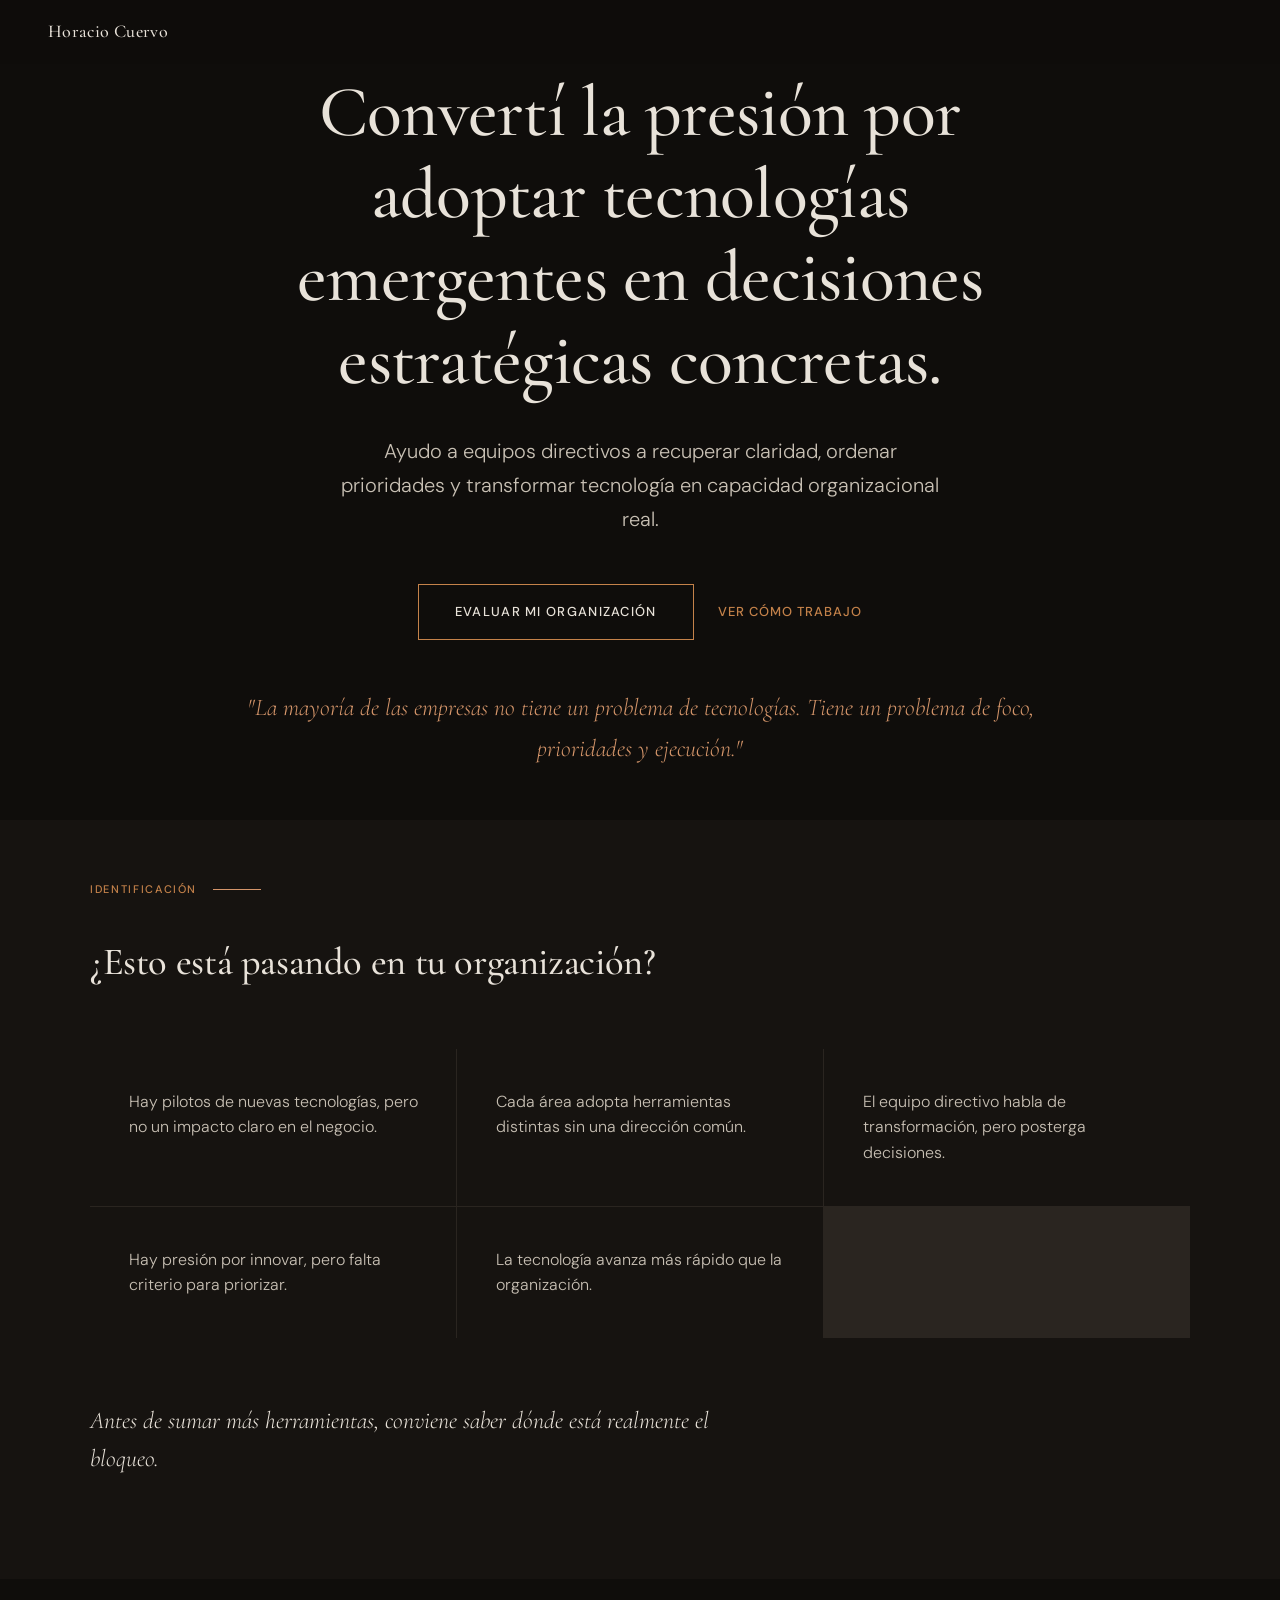
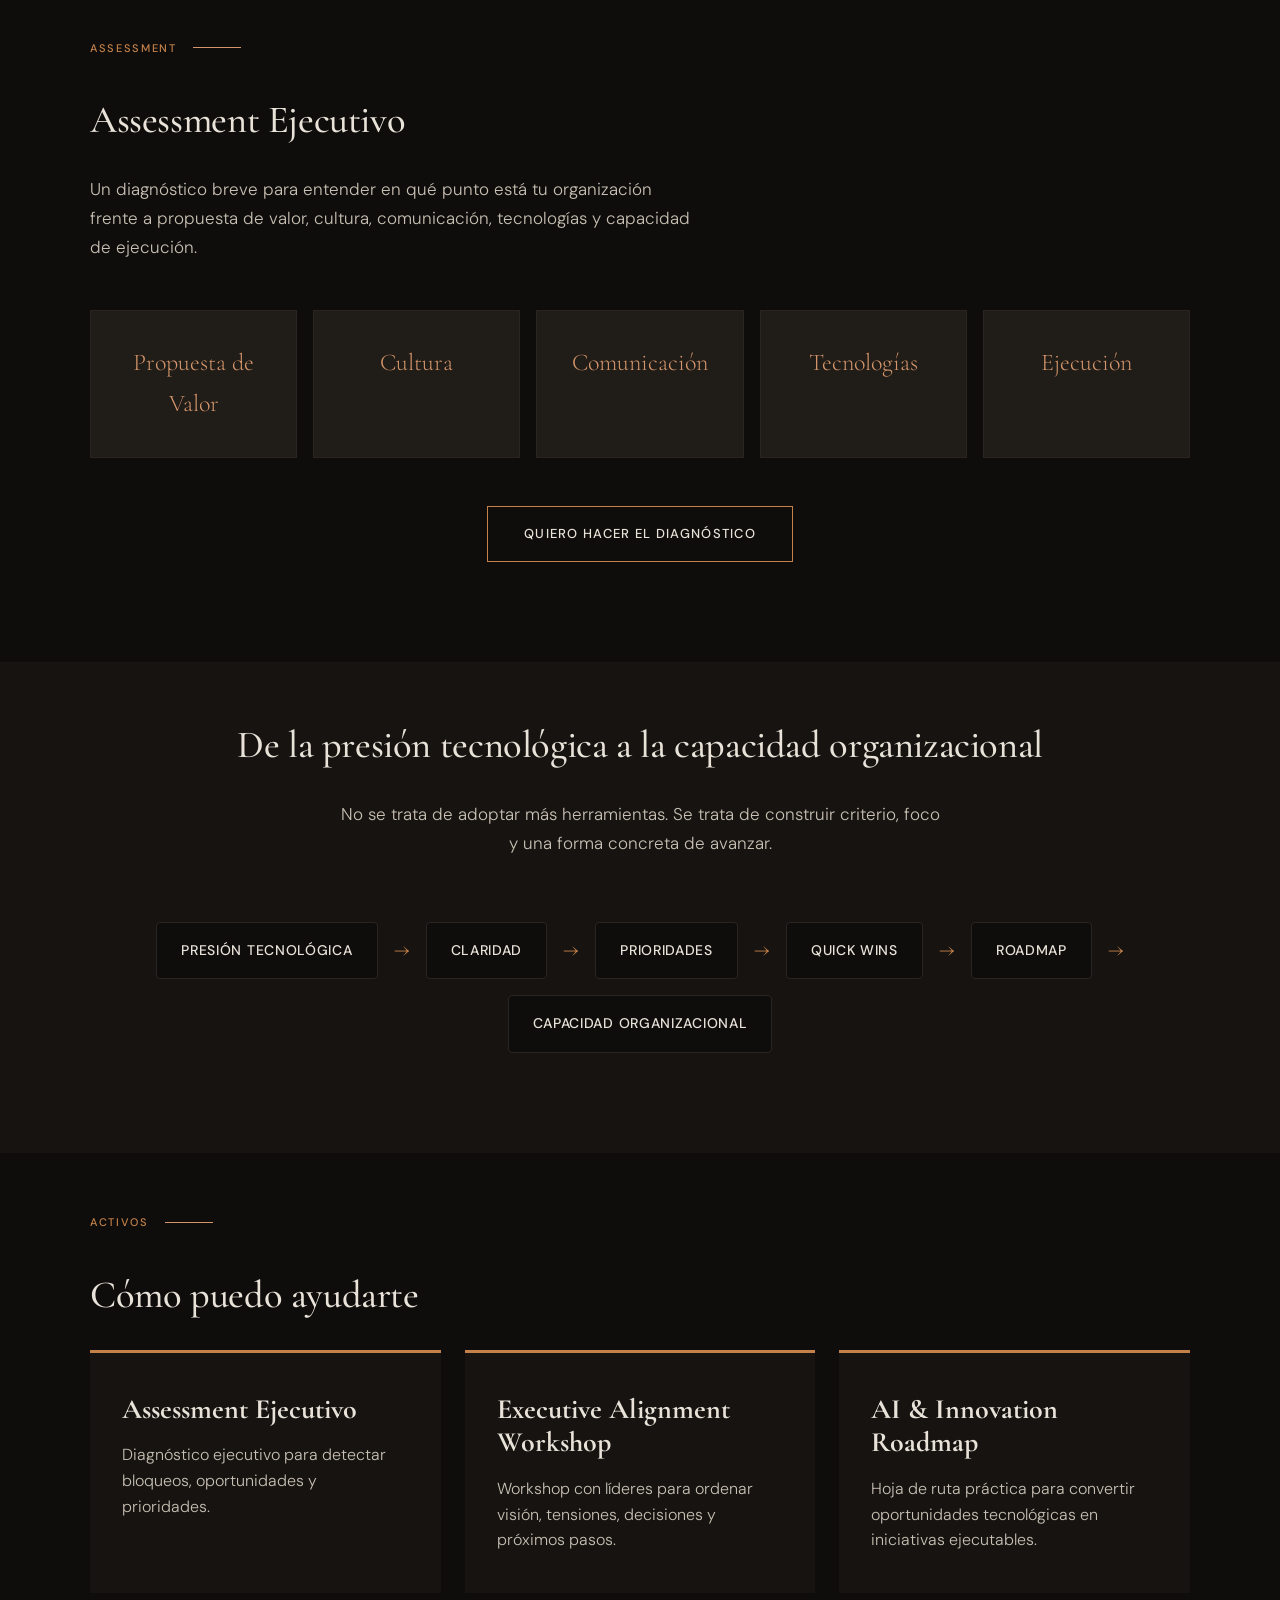
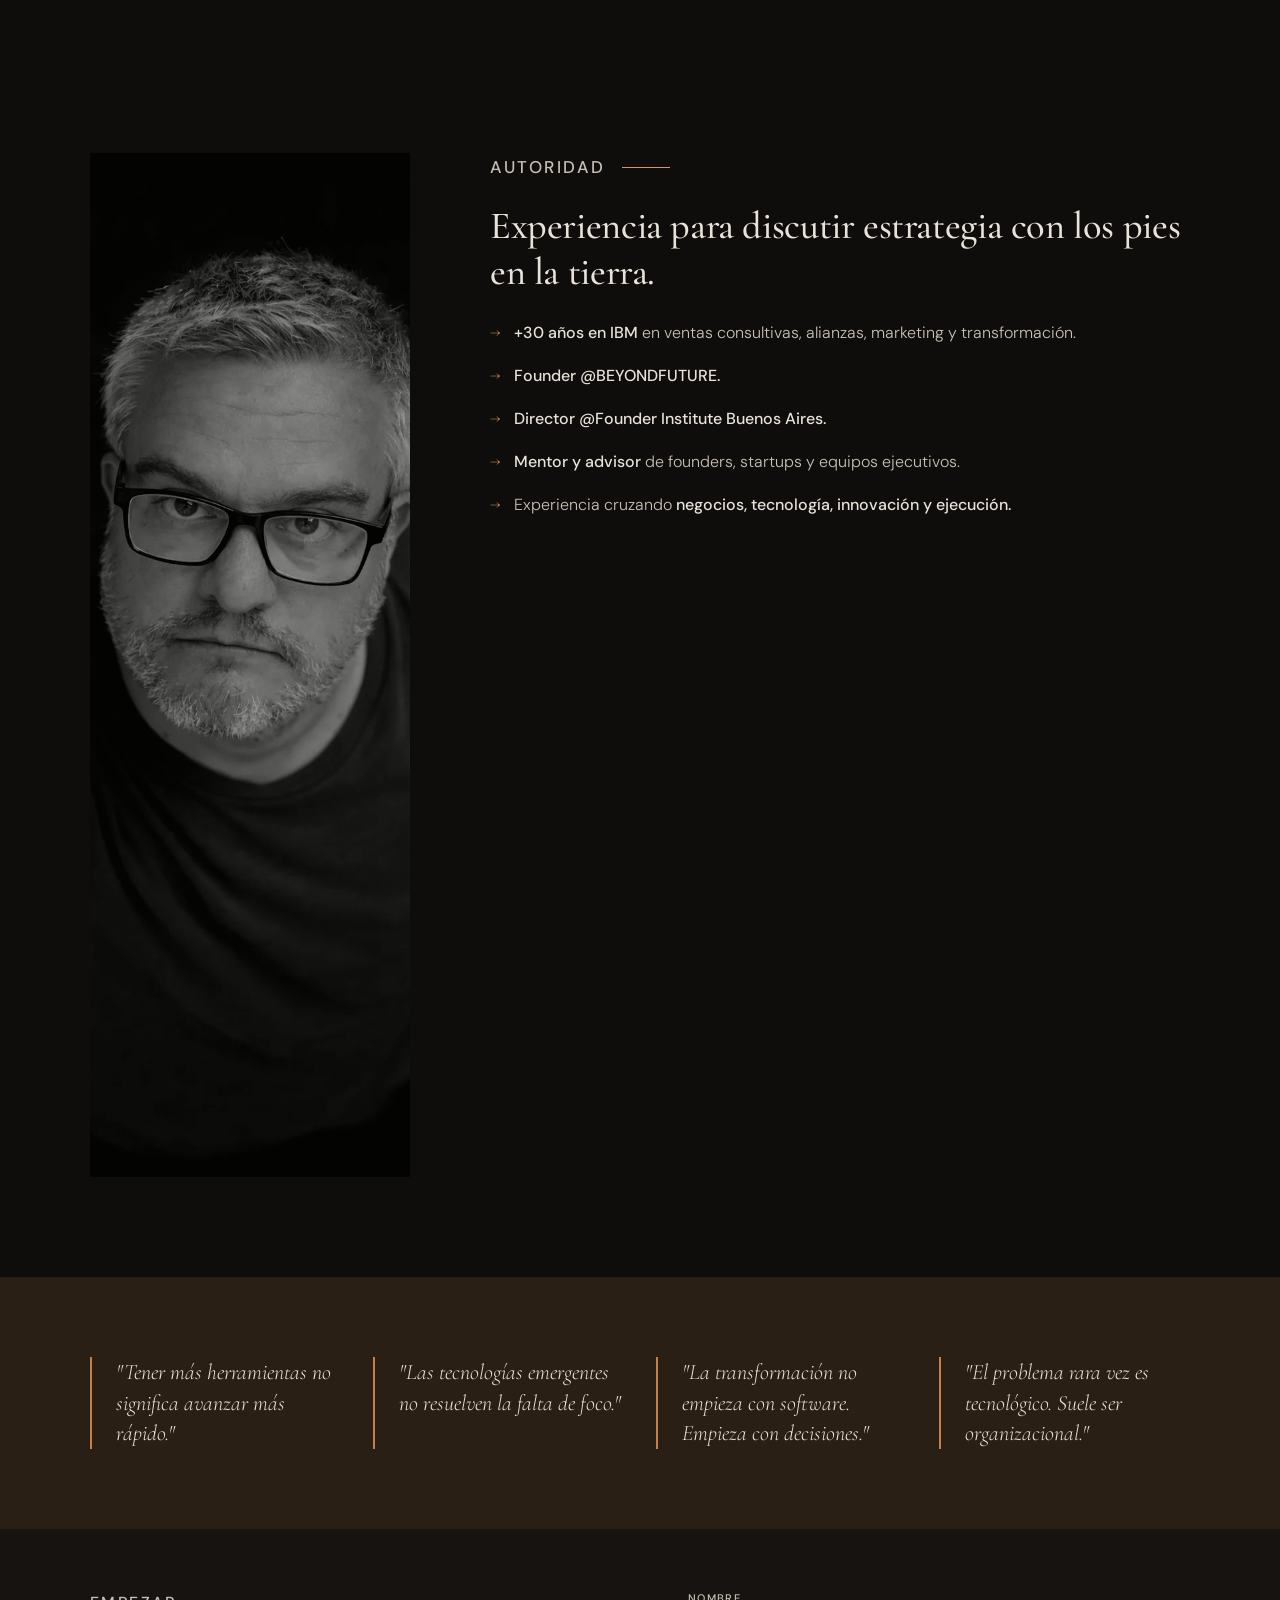
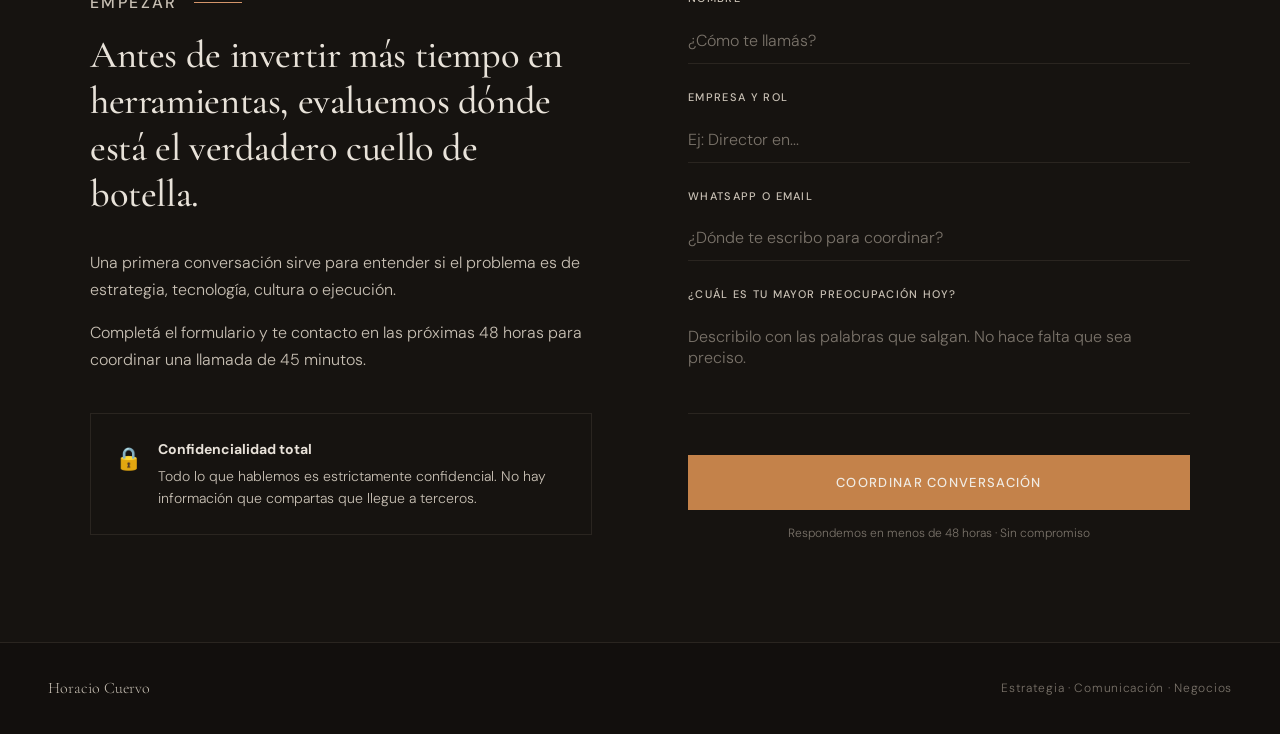
==== index.html @ ceb9e543 "Update copy to focus on technologies and update assessment terms" ====
<!DOCTYPE html>
<html lang="es">

<head>
    <meta charset="UTF-8">
    <!-- Google Tag Manager -->
    <script>(function(w,d,s,l,i){w[l]=w[l]||[];w[l].push({'gtm.start':
    new Date().getTime(),event:'gtm.js'});var f=d.getElementsByTagName(s)[0],
    j=d.createElement(s),dl=l!='dataLayer'?'&l='+l:'';j.async=true;j.src=
    'https://www.googletagmanager.com/gtm.js?id='+i+dl;f.parentNode.insertBefore(j,f);
    })(window,document,'script','dataLayer','GTM-P83WDJL');</script>
    <!-- End Google Tag Manager -->
    <!-- Google tag (gtag.js) -->
    <script async src="https://www.googletagmanager.com/gtag/js?id=G-YVP7J36B8G"></script>
    <script>
      window.dataLayer = window.dataLayer || [];
      function gtag(){dataLayer.push(arguments);}
      gtag('js', new Date());

      gtag('config', 'G-YVP7J36B8G');
    </script>
    <meta name="viewport" content="width=device-width, initial-scale=1.0">
    <title>Horacio Cuervo — Estrategia y Claridad para Empresas en Crecimiento</title>
    <meta name="description" content="Estrategia de negocios y comunicación para empresas que atraviesan cambios importantes. Claridad para decidir, ordenar prioridades y comunicar mejor.">
    <meta name="robots" content="index, follow">
    <link rel="canonical" href="https://horaciocuervo.netlify.app">

    <!-- Open Graph / Facebook -->
    <meta property="og:type" content="website">
    <meta property="og:url" content="https://horaciocuervo.netlify.app">
    <meta property="og:title" content="Horacio Cuervo — Estrategia y Claridad para Empresas en Crecimiento">
    <meta property="og:description" content="Estrategia de negocios y comunicación para empresas que atraviesan cambios importantes. Claridad para decidir, ordenar prioridades y comunicar mejor.">
    <meta property="og:image" content="https://horaciocuervo.netlify.app/img/social-share.webp">

    <!-- Twitter -->
    <meta property="twitter:card" content="summary_large_image">
    <meta property="twitter:url" content="https://horaciocuervo.netlify.app">
    <meta property="twitter:title" content="Horacio Cuervo — Estrategia y Claridad para Empresas en Crecimiento">
    <meta property="twitter:description" content="Estrategia de negocios y comunicación para empresas que atraviesan cambios importantes. Claridad para decidir, ordenar prioridades y comunicar mejor.">
    <meta property="twitter:image" content="https://horaciocuervo.netlify.app/img/social-share.webp">
    <link rel="preconnect" href="https://fonts.googleapis.com">
    <link rel="preconnect" href="https://fonts.gstatic.com" crossorigin>
    <link
        href="https://fonts.googleapis.com/css2?family=Cormorant+Garamond:ital,wght@0,400;0,500;0,600;1,400;1,500&family=DM+Sans:wght@300;400;500&display=swap"
        rel="stylesheet">
    <link rel="icon" type="image/png" href="img/favicon.png">

    <link rel="stylesheet" href="styles.css">

    <!-- Structured Data -->
    <script type="application/ld+json">
    {
      "@context": "https://schema.org",
      "@type": "Person",
      "name": "Horacio Cuervo",
      "jobTitle": "Consultor de Estrategia",
      "url": "https://horaciocuervo.netlify.app",
      "image": "https://horaciocuervo.netlify.app/img/hcuervo-hero.webp",
      "description": "Estrategia de negocios y comunicación para empresas que atraviesan cambios importantes. Claridad para decidir, ordenar prioridades y comunicar mejor.",
      "sameAs": [
        "http://linkedin.com/in/horaciocuervo"
      ]
    }
    </script>
</head>

<body>
    <!-- Google Tag Manager (noscript) -->
    <noscript><iframe src="https://www.googletagmanager.com/ns.html?id=GTM-P83WDJL"
    height="0" width="0" style="display:none;visibility:hidden"></iframe></noscript>
    <!-- End Google Tag Manager (noscript) -->

    <!-- NAV -->
    <nav id="main-nav">
        <a href="#hero" class="nav-name">Horacio Cuervo</a>
    </nav>

    <!-- HERO -->
    <section id="hero" style="display: flex; flex-direction: column; align-items: center; text-align: center; justify-content: center; padding-top: 120px;">
        <div class="hero-content" style="max-width: 800px;">
            <h1 class="hero-headline" style="font-size: clamp(48px, 6vw, 72px); margin-bottom: 32px;">
                Convertí la presión por adoptar tecnologías emergentes en decisiones estratégicas concretas.
            </h1>
            <p class="hero-sub" style="margin: 0 auto 48px auto; max-width: 600px; font-size: 20px;">
                Ayudo a equipos directivos a recuperar claridad, ordenar prioridades y transformar tecnología en capacidad organizacional real.
            </p>
            <div class="hero-actions" style="display: flex; gap: 24px; align-items: center; justify-content: center; flex-wrap: wrap;">
                <a href="#contacto" class="btn-primary">Evaluar mi organización</a>
                <a href="#reconocimiento" class="nav-cta" style="border: none; padding-bottom: 0;">Ver cómo trabajo</a>
            </div>
            <p class="hero-note" style="margin-top: 48px; font-family: var(--font-display); font-size: 24px; font-style: italic; color: var(--amber-light);">
                "La mayoría de las empresas no tiene un problema de tecnologías. Tiene un problema de foco, prioridades y ejecución."
            </p>
        </div>
    </section>

    <!-- RECONOCIMIENTO / PROBLEMA -->
    <section id="reconocimiento">
        <div class="section-inner">
            <p class="section-label">Identificación</p>
            <h2 style="font-family:var(--font-display); font-size:clamp(32px, 3vw, 48px); margin-bottom: 64px;">¿Esto está pasando en tu organización?</h2>
            <div class="rec-grid">
                <div class="rec-item">
                    <p class="rec-text">Hay pilotos de nuevas tecnologías, pero no un impacto claro en el negocio.</p>
                </div>
                <div class="rec-item">
                    <p class="rec-text">Cada área adopta herramientas distintas sin una dirección común.</p>
                </div>
                <div class="rec-item">
                    <p class="rec-text">El equipo directivo habla de transformación, pero posterga decisiones.</p>
                </div>
                <div class="rec-item">
                    <p class="rec-text">Hay presión por innovar, pero falta criterio para priorizar.</p>
                </div>
                <div class="rec-item">
                    <p class="rec-text">La tecnología avanza más rápido que la organización.</p>
                </div>
            </div>
            <p class="rec-intro" style="margin-top: 64px; margin-bottom: 0; font-size: 24px; color: var(--cream);">
                Antes de sumar más herramientas, conviene saber dónde está realmente el bloqueo.
            </p>
        </div>
    </section>

    <!-- DIAGNOSTICO -->
    <section id="diagnostico">
        <div class="section-inner">
            <p class="section-label">Assessment</p>
            <h2>Assessment Ejecutivo</h2>
            <p class="diag-intro">Un diagnóstico breve para entender en qué punto está tu organización frente a propuesta de valor, cultura, comunicación, tecnologías y capacidad de ejecución.</p>
            
            <div class="diag-grid">
                <div class="diag-item">Propuesta de Valor</div>
                <div class="diag-item">Cultura</div>
                <div class="diag-item">Comunicación</div>
                <div class="diag-item">Tecnologías</div>
                <div class="diag-item">Ejecución</div>
            </div>

            <div style="margin-top: 48px; text-align: center;">
                <a href="#contacto" class="btn-primary">Quiero hacer el diagnóstico</a>
            </div>
        </div>
    </section>

    <!-- METODO -->
    <section id="metodo">
        <div class="section-inner" style="text-align: center;">
            <h2>De la presión tecnológica a la capacidad organizacional</h2>
            <p class="metodo-intro">No se trata de adoptar más herramientas. Se trata de construir criterio, foco y una forma concreta de avanzar.</p>
            
            <div class="metodo-flow">
                <div class="metodo-step">Presión tecnológica</div>
                <div class="metodo-arrow">→</div>
                <div class="metodo-step">Claridad</div>
                <div class="metodo-arrow">→</div>
                <div class="metodo-step">Prioridades</div>
                <div class="metodo-arrow">→</div>
                <div class="metodo-step">Quick wins</div>
                <div class="metodo-arrow">→</div>
                <div class="metodo-step">Roadmap</div>
                <div class="metodo-arrow">→</div>
                <div class="metodo-step">Capacidad organizacional</div>
            </div>
        </div>
    </section>

    <!-- SERVICIOS / QUE HAGO -->
    <section id="que-hago">
        <div class="section-inner">
            <p class="section-label">Activos</p>
            <h2>Cómo puedo ayudarte</h2>
            
            <div class="srv-grid">
                <div class="srv-card">
                    <h3>Assessment Ejecutivo</h3>
                    <p>Diagnóstico ejecutivo para detectar bloqueos, oportunidades y prioridades.</p>
                </div>
                <div class="srv-card">
                    <h3>Executive Alignment Workshop</h3>
                    <p>Workshop con líderes para ordenar visión, tensiones, decisiones y próximos pasos.</p>
                </div>
                <div class="srv-card">
                    <h3>AI & Innovation Roadmap</h3>
                    <p>Hoja de ruta práctica para convertir oportunidades tecnológicas en iniciativas ejecutables.</p>
                </div>
            </div>
        </div>
    </section>

    <!-- CONTEXTO / AUTORIDAD -->
    <section id="contexto">
        <div class="section-inner">
            <div class="ctx-layout">
                <div class="ctx-photo-wrap">
                    <img src="img/hcuervo-hero.webp" alt="Horacio Cuervo"
                        class="ctx-photo" loading="lazy" width="1024" height="1024"
                        onerror="this.style.display='none'; this.nextElementSibling.style.display='flex';">
                    <div class="ctx-photo-placeholder" style="display:none;">
                        <span>HC</span>
                    </div>
                </div>
                <div class="ctx-content">
                    <p class="section-label">Autoridad</p>
                    <h2>Experiencia para discutir estrategia con los pies en la tierra.</h2>
                    <ul class="ctx-bullets">
                        <li><strong>+30 años en IBM</strong> en ventas consultivas, alianzas, marketing y transformación.</li>
                        <li><strong>Founder @BEYONDFUTURE.</strong></li>
                        <li><strong>Director @Founder Institute Buenos Aires.</strong></li>
                        <li><strong>Mentor y advisor</strong> de founders, startups y equipos ejecutivos.</li>
                        <li>Experiencia cruzando <strong>negocios, tecnología, innovación y ejecución.</strong></li>
                    </ul>
                </div>
            </div>
        </div>
    </section>

    <!-- TENSION -->
    <section id="tension">
        <div class="section-inner tension-grid">
            <div class="tension-card">"Tener más herramientas no significa avanzar más rápido."</div>
            <div class="tension-card">"Las tecnologías emergentes no resuelven la falta de foco."</div>
            <div class="tension-card">"La transformación no empieza con software. Empieza con decisiones."</div>
            <div class="tension-card">"El problema rara vez es tecnológico. Suele ser organizacional."</div>
        </div>
    </section>

    <!-- CONTACTO -->
    <section id="contacto">
        <div class="section-inner">
            <div class="contact-layout">
                <div class="contact-left">
                    <p class="section-label">Empezar</p>
                    <h2>Antes de invertir más tiempo en herramientas, evaluemos dónde está el verdadero cuello de botella.</h2>
                    <p>
                        Una primera conversación sirve para entender si el problema es de estrategia, tecnología, cultura o ejecución.
                    </p>
                    <p>
                        Completá el formulario y te contacto en las próximas 48 horas para coordinar una llamada de 45 minutos.
                    </p>
                    <div class="contact-promise">
                        <div class="contact-promise-icon">🔒</div>
                        <div class="contact-promise-text">
                            <strong>Confidencialidad total</strong>
                            Todo lo que hablemos es estrictamente confidencial. No hay información que compartas que
                            llegue a terceros.
                        </div>
                    </div>
                </div>

                <div class="contact-right">
                    <form id="contact-form" action="https://api.web3forms.com/submit" method="POST">
                        <input type="hidden" name="access_key" value="aba62cd6-cd6f-48d6-8502-794e293ac5af">
                        <input type="hidden" name="subject" value="Nuevo contacto desde horaciocuervo.netlify.app">
                        <!-- Honeypot Antispam -->
                        <input type="checkbox" name="botcheck" class="hidden" style="display: none;">
                        <div class="form-group">
                            <label for="nombre">Nombre</label>
                            <input type="text" id="nombre" name="nombre" placeholder="¿Cómo te llamás?" required>
                        </div>
                        <div class="form-group">
                            <label for="empresa">Empresa y rol</label>
                            <input type="text" id="empresa" name="empresa" placeholder="Ej: Director en..."
                                required>
                        </div>
                        <div class="form-group">
                            <label for="contacto-input">WhatsApp o email</label>
                            <input type="text" id="contacto-input" name="contacto"
                                placeholder="¿Dónde te escribo para coordinar?" required>
                        </div>
                        <div class="form-group">
                            <label for="preocupacion">¿Cuál es tu mayor preocupación hoy?</label>
                            <textarea id="preocupacion" name="preocupacion"
                                placeholder="Describilo con las palabras que salgan. No hace falta que sea preciso."
                                required></textarea>
                        </div>
                        <button type="submit" class="btn-submit">Coordinar conversación</button>
                        <p class="form-disclaimer">Respondemos en menos de 48 horas · Sin compromiso</p>
                    </form>

                    <div class="form-success" id="form-success">
                        <div class="form-success-icon">✓</div>
                        <h3>Mensaje recibido.</h3>
                        <p>Me contacto con vos en las próximas 48 horas para coordinar la conversación.</p>
                    </div>
                </div>
            </div>
        </div>
    </section>

    <!-- FOOTER -->
    <footer>
        <a href="http://linkedin.com/in/horaciocuervo" target="_blank" rel="noopener noreferrer" class="footer-link">
            <span class="footer-name">Horacio Cuervo</span>
            <span class="footer-tagline">Estrategia · Comunicación · Negocios</span>
        </a>
    </footer>

    <script src="script.js" defer></script>
</body>

</html>
---- styles.css ----
:root {
    --bg: #0F0D0B;
    --bg-2: #161310;
    --bg-3: #1C1814;
    --bg-card: #201C18;
    --cream: #E8E2D9;
    --text: #C8C0B4;
    --text-dim: #7A736A;
    --amber: #C4824A;
    --amber-light: #D4956A;
    --amber-pale: #2A1F14;
    --rule: #2A2520;
    --white: #F0EBE3;

    --font-display: 'Cormorant Garamond', Georgia, serif;
    --font-body: 'DM Sans', sans-serif;
}

*,
*::before,
*::after {
    box-sizing: border-box;
    margin: 0;
    padding: 0;
}

html {
    scroll-behavior: smooth;
}

body {
    background: var(--bg);
    color: var(--text);
    font-family: var(--font-body);
    font-weight: 300;
    font-size: 17px;
    line-height: 1.7;
    overflow-x: hidden;
}

/* ── NAV ── */
nav {
    position: fixed;
    top: 0;
    left: 0;
    right: 0;
    z-index: 100;
    display: flex;
    justify-content: space-between;
    align-items: center;
    padding: 16px 48px;
    background: rgba(15, 13, 11, 0.95);
    backdrop-filter: blur(8px);
    border-bottom: 1px solid transparent;
    transition: border-color 0.3s;
}

nav.scrolled {
    border-bottom-color: var(--rule);
}

.nav-name {
    font-family: var(--font-display);
    font-size: 18px;
    font-weight: 500;
    letter-spacing: 0.02em;
    color: var(--cream);
    text-decoration: none;
}

.nav-cta {
    font-family: var(--font-body);
    font-size: 13px;
    font-weight: 500;
    letter-spacing: 0.08em;
    text-transform: uppercase;
    color: var(--amber);
    text-decoration: none;
    border-bottom: 1px solid var(--amber-light);
    padding-bottom: 2px;
    transition: color 0.2s, border-color 0.2s;
}

.nav-cta:hover {
    color: var(--cream);
    border-color: var(--cream);
}

/* ── HERO ── */
#hero {
    min-height: calc(100vh - 80px);
    max-height: 750px;
    display: grid;
    grid-template-columns: 1fr 1fr;
    padding-top: 80px;
}

.hero-left {
    padding: 60px 48px 80px 48px;
    display: flex;
    flex-direction: column;
    justify-content: center;
}

.hero-eyebrow {
    font-family: var(--font-body);
    font-size: 11px;
    font-weight: 500;
    letter-spacing: 0.15em;
    text-transform: uppercase;
    color: var(--amber);
    margin-bottom: 28px;
}

.hero-headline {
    font-family: var(--font-display);
    font-size: clamp(40px, 4.5vw, 64px);
    font-weight: 500;
    line-height: 1.15;
    letter-spacing: -0.01em;
    color: var(--cream);
    margin-bottom: 28px;
}

.hero-headline em {
    font-style: italic;
    color: var(--amber);
}

.hero-sub {
    font-size: 17px;
    line-height: 1.7;
    color: var(--text);
    max-width: 420px;
    margin-bottom: 48px;
}

.btn-primary {
    display: inline-block;
    background: transparent;
    color: var(--cream);
    border: 1px solid var(--amber);
    font-family: var(--font-body);
    font-size: 13px;
    font-weight: 500;
    letter-spacing: 0.1em;
    text-transform: uppercase;
    text-decoration: none;
    padding: 16px 36px;
    transition: background 0.3s ease, color 0.3s ease, transform 0.2s ease;
    width: fit-content;
}

.btn-primary:hover {
    background: var(--amber);
    color: var(--white);
    transform: translateY(-1px);
}

.btn-primary:active {
    transform: translateY(0);
}

.hero-note {
    margin-top: 20px;
    font-size: 13px;
    color: var(--text-dim);
}

.hero-right {
    background: var(--bg);
    position: relative;
    overflow: hidden;
    display: flex;
    align-items: center;
    justify-content: center;
}

.hero-photo {
    width: 80%;
    height: 80%;
    object-fit: cover;
    object-position: top center;
    display: block;
    opacity: 0.75;
    mix-blend-mode: luminosity;
    filter: contrast(1.1) brightness(0.9) grayscale(100%);
}

.hero-photo-fallback {
    width: 100%;
    height: 100%;
    display: flex;
    align-items: center;
    justify-content: center;
    background: linear-gradient(160deg, #1C1410 0%, #2A1A0A 100%);
}

.hero-photo-initials {
    font-family: var(--font-display);
    font-size: 120px;
    font-weight: 400;
    color: var(--amber-light);
    opacity: 0.4;
    user-select: none;
}

/* ── SECTIONS GENERAL ── */
section {
    padding: 60px 48px 100px;
}

.section-inner {
    max-width: 1100px;
    margin: 0 auto;
}

.section-label {
    font-family: var(--font-body);
    font-size: 11px;
    font-weight: 500;
    letter-spacing: 0.15em;
    text-transform: uppercase;
    color: var(--amber);
    margin-bottom: 40px;
    display: flex;
    align-items: center;
    gap: 16px;
}

.section-label::after {
    content: '';
    display: block;
    height: 1px;
    width: 48px;
    background: var(--amber-light);
}

h2 {
    font-family: var(--font-display);
    font-size: clamp(32px, 3vw, 48px);
    font-weight: 500;
    line-height: 1.2;
    letter-spacing: -0.01em;
    margin-bottom: 32px;
    color: var(--cream);
}

/* ── RECONOCIMIENTO ── */
#reconocimiento {
    background: var(--bg-2);
}

.rec-intro {
    font-size: 20px;
    line-height: 1.6;
    color: var(--text);
    max-width: 640px;
    margin-bottom: 64px;
    font-family: var(--font-display);
    font-style: italic;
}

.rec-grid {
    display: grid;
    grid-template-columns: repeat(auto-fit, minmax(280px, 1fr));
    gap: 1px;
    background: var(--rule);
}

.rec-item {
    background: var(--bg-2);
    padding: 40px 36px;
    border-left: 3px solid transparent;
    transition: border-color 0.2s, background 0.2s;
}

.rec-item:hover {
    border-left-color: var(--amber);
    background: var(--bg-3);
}

.rec-number {
    font-family: var(--font-display);
    font-size: 48px;
    font-weight: 400;
    color: var(--amber);
    opacity: 0.4;
    line-height: 1;
    margin-bottom: 16px;
}

.rec-text {
    font-size: 16px;
    line-height: 1.6;
    color: var(--text);
}

/* ── QUÉ HAGO ── */
#que-hago {
    background: var(--bg);
}

.qh-layout {
    display: grid;
    grid-template-columns: 1fr 1fr;
    gap: 80px;
    align-items: start;
}

.qh-left p {
    font-size: 17px;
    line-height: 1.75;
    color: var(--text);
    margin-bottom: 20px;
}

.qh-left p strong {
    color: var(--cream);
    font-weight: 500;
}

.qh-mechanics {
    background: var(--bg-3);
    padding: 40px;
    border-left: 3px solid var(--amber);
}

.qh-mechanics-title {
    font-family: var(--font-body);
    font-size: 11px;
    font-weight: 500;
    letter-spacing: 0.12em;
    text-transform: uppercase;
    color: var(--amber);
    margin-bottom: 24px;
}

.qh-mechanic-item {
    display: flex;
    gap: 16px;
    margin-bottom: 24px;
    padding-bottom: 24px;
    border-bottom: 1px solid var(--rule);
}

.qh-mechanic-item:last-child {
    margin-bottom: 0;
    padding-bottom: 0;
    border-bottom: none;
}

.qh-mechanic-icon {
    font-family: var(--font-display);
    font-size: 22px;
    color: var(--amber);
    flex-shrink: 0;
    margin-top: 2px;
}

.qh-mechanic-text strong {
    display: block;
    font-size: 15px;
    font-weight: 500;
    color: var(--cream);
    margin-bottom: 4px;
}

.qh-mechanic-text span {
    font-size: 14px;
    color: var(--text);
    line-height: 1.5;
}

/* ── TESTIMONIOS ── */
#testimonios {
    background: var(--bg-2);
}

.test-grid {
    display: grid;
    grid-template-columns: repeat(3, 1fr);
    gap: 32px;
    margin-top: 48px;
}

.test-card {
    background: var(--bg-card);
    padding: 36px 32px;
    position: relative;
}

.test-card::before {
    content: '\201C';
    font-family: var(--font-display);
    font-size: 72px;
    color: var(--amber);
    opacity: 0.2;
    position: absolute;
    top: 16px;
    left: 24px;
    line-height: 1;
}

.test-quote {
    font-family: var(--font-display);
    font-size: 18px;
    font-style: italic;
    line-height: 1.6;
    color: var(--cream);
    margin-bottom: 24px;
    padding-top: 20px;
}

.test-rule {
    height: 1px;
    background: var(--rule);
    margin-bottom: 20px;
}

.test-author {
    font-size: 13px;
    color: var(--text-dim);
}

.test-author strong {
    display: block;
    font-size: 14px;
    font-weight: 500;
    color: var(--text);
    margin-bottom: 2px;
}

/* ── CONTEXTO / BIO ── */
#contexto {
    background: var(--bg);
}

.ctx-layout {
    display: grid;
    grid-template-columns: 320px 1fr;
    gap: 80px;
    align-items: start;
}

.ctx-photo-wrap {
    position: sticky;
    top: 120px;
}

.ctx-photo {
    width: 100%;
    aspect-ratio: 3/4;
    object-fit: cover;
    object-position: top center;
    display: block;
    opacity: 0.75;
    mix-blend-mode: luminosity;
    filter: contrast(1.1) brightness(0.9) grayscale(100%);
}

.ctx-photo-placeholder {
    width: 100%;
    aspect-ratio: 3/4;
    background: linear-gradient(150deg, #1C1410 0%, #2A1A0A 100%);
    display: flex;
    align-items: center;
    justify-content: center;
}

.ctx-photo-placeholder span {
    font-family: var(--font-display);
    font-size: 96px;
    color: var(--amber);
    opacity: 0.2;
}

.ctx-content h2 {
    margin-bottom: 24px;
    color: var(--cream);
}

.ctx-content p {
    font-size: 17px;
    line-height: 1.75;
    color: var(--text);
    margin-bottom: 20px;
}

.ctx-content p strong {
    color: var(--cream);
    font-weight: 500;
}

.ctx-tags {
    display: flex;
    flex-wrap: wrap;
    gap: 10px;
    margin-top: 40px;
}

.ctx-tag {
    font-size: 12px;
    font-weight: 500;
    letter-spacing: 0.06em;
    text-transform: uppercase;
    color: var(--text-dim);
    border: 1px solid var(--rule);
    padding: 6px 14px;
}

/* ── CONTACTO ── */
#contacto {
    background: var(--bg-2);
}

.contact-layout {
    display: grid;
    grid-template-columns: 1fr 1fr;
    gap: 96px;
    align-items: start;
}

.contact-left h2 {
    color: var(--cream);
}

.contact-left p {
    font-size: 16px;
    line-height: 1.7;
    color: var(--text);
    margin-bottom: 16px;
}

.contact-promise {
    margin-top: 40px;
    padding: 24px;
    border: 1px solid var(--rule);
    display: flex;
    gap: 16px;
    align-items: flex-start;
}

.contact-promise-icon {
    font-size: 22px;
    flex-shrink: 0;
    margin-top: 2px;
}

.contact-promise-text {
    font-size: 14px;
    line-height: 1.6;
    color: var(--text);
}

.contact-promise-text strong {
    display: block;
    color: var(--cream);
    margin-bottom: 4px;
}

/* Form */
.form-group {
    margin-bottom: 24px;
}

label {
    display: block;
    font-size: 11px;
    font-weight: 500;
    letter-spacing: 0.12em;
    text-transform: uppercase;
    color: var(--ink-faint);
    margin-bottom: 10px;
}

input,
textarea,
select {
    width: 100%;
    background: transparent;
    border: none;
    border-bottom: 1px solid var(--rule);
    color: var(--cream);
    font-family: var(--font-body);
    font-size: 16px;
    font-weight: 300;
    padding: 12px 0;
    outline: none;
    transition: border-color 0.2s;
    appearance: none;
    -webkit-appearance: none;
    -moz-appearance: none;
    border-radius: 0;
}

input::placeholder,
textarea::placeholder {
    color: var(--text-dim);
}

input:focus,
textarea:focus {
    border-bottom-color: var(--amber-light);
    outline: none;
}

/* Accessibility focus states */
a:focus-visible,
button:focus-visible {
    outline: 2px solid var(--amber);
    outline-offset: 4px;
}

textarea {
    resize: none;
    height: 100px;
}

.btn-submit {
    background: var(--amber);
    color: var(--white);
    border: 1px solid var(--amber);
    font-family: var(--font-body);
    font-size: 13px;
    font-weight: 500;
    letter-spacing: 0.1em;
    text-transform: uppercase;
    padding: 18px 48px;
    cursor: pointer;
    width: 100%;
    margin-top: 8px;
    transition: background 0.3s ease, border-color 0.3s ease, transform 0.2s ease;
}

.btn-submit:hover {
    background: transparent;
    color: var(--cream);
    border-color: var(--cream);
    transform: translateY(-1px);
}

.btn-submit:active {
    transform: translateY(0);
}

.form-disclaimer {
    margin-top: 14px;
    font-size: 12px;
    color: var(--text-dim);
    line-height: 1.5;
    text-align: center;
}

.form-success {
    display: none;
    text-align: center;
    padding: 48px 24px;
}

.form-success-icon {
    font-size: 40px;
    margin-bottom: 20px;
    color: var(--amber);
}

.form-success h3 {
    font-family: var(--font-display);
    font-size: 28px;
    color: var(--cream);
    margin-bottom: 12px;
}

.form-success p {
    font-size: 15px;
    color: var(--text);
}

/* ── FOOTER ── */
footer {
    background: rgba(22, 19, 16, 0.5); /* Lighter background with 50% transparency */
    padding: 32px 48px;
    border-top: 1px solid var(--rule);
    backdrop-filter: blur(8px);
}

.footer-link {
    display: flex;
    justify-content: space-between;
    align-items: center;
    text-decoration: none;
    width: 100%;
    transition: opacity 0.25s ease;
}

.footer-link:hover .footer-name {
    color: var(--amber-light);
}

.footer-name {
    font-family: var(--font-display);
    font-size: 16px;
    color: var(--text); /* More visible than text-dim */
    transition: color 0.25s ease;
}

.footer-tagline {
    font-size: 12px;
    color: var(--text-dim); /* Significantly more visible than #3A3530 */
    letter-spacing: 0.06em;
}

/* ── NUEVAS SECCIONES LANDING CONVERSION ── */

/* DIAGNOSTICO */
#diagnostico {
    background: var(--bg);
}

.diag-intro {
    font-size: 17px;
    line-height: 1.7;
    color: var(--text);
    max-width: 600px;
    margin-bottom: 48px;
}

.diag-grid {
    display: grid;
    grid-template-columns: repeat(auto-fit, minmax(200px, 1fr));
    gap: 16px;
}

.diag-item {
    background: var(--bg-card);
    border: 1px solid var(--rule);
    padding: 32px 24px;
    text-align: center;
    font-family: var(--font-display);
    font-size: 24px;
    color: var(--amber-light);
    transition: background 0.3s;
}

.diag-item:hover {
    background: var(--bg-3);
    border-color: var(--amber);
}

/* METODO */
#metodo {
    background: var(--bg-2);
}

.metodo-intro {
    font-size: 17px;
    color: var(--text);
    margin: 0 auto 64px auto;
    max-width: 600px;
}

.metodo-flow {
    display: flex;
    flex-wrap: wrap;
    align-items: center;
    justify-content: center;
    gap: 16px;
}

.metodo-step {
    background: var(--bg);
    border: 1px solid var(--rule);
    padding: 16px 24px;
    font-weight: 500;
    font-size: 14px;
    text-transform: uppercase;
    letter-spacing: 0.05em;
    color: var(--cream);
    border-radius: 4px;
}

.metodo-arrow {
    color: var(--amber);
    font-size: 24px;
    font-family: var(--font-display);
}

/* SERVICIOS / ACTIVOS */
#que-hago {
    background: var(--bg);
}

.srv-grid {
    display: grid;
    grid-template-columns: repeat(auto-fit, minmax(300px, 1fr));
    gap: 24px;
}

.srv-card {
    background: var(--bg-2);
    border-top: 3px solid var(--amber);
    padding: 40px 32px;
}

.srv-card h3 {
    font-family: var(--font-display);
    font-size: 28px;
    color: var(--cream);
    margin-bottom: 16px;
    line-height: 1.2;
}

.srv-card p {
    font-size: 16px;
    color: var(--text);
    line-height: 1.6;
}

/* AUTORIDAD (Contexto update) */
.ctx-bullets {
    list-style: none;
    margin-top: 24px;
}

.ctx-bullets li {
    margin-bottom: 16px;
    font-size: 16px;
    color: var(--text);
    position: relative;
    padding-left: 24px;
}

.ctx-bullets li::before {
    content: '→';
    position: absolute;
    left: 0;
    color: var(--amber);
    font-family: var(--font-display);
}

.ctx-bullets strong {
    color: var(--cream);
    font-weight: 500;
}

/* TENSION */
#tension {
    background: var(--amber-pale);
    padding: 80px 48px;
}

.tension-grid {
    display: grid;
    grid-template-columns: repeat(auto-fit, minmax(250px, 1fr));
    gap: 32px;
}

.tension-card {
    font-family: var(--font-display);
    font-size: 22px;
    font-style: italic;
    color: var(--cream);
    line-height: 1.4;
    border-left: 2px solid var(--amber);
    padding-left: 24px;
}

/* ── ANIMATIONS ── */
/* Simplificadas para evitar el efecto artificial de IA */

/* Hero animation on load */
@keyframes heroIn {
    from {
        opacity: 0;
        transform: translateY(20px);
    }

    to {
        opacity: 1;
        transform: translateY(0);
    }
}

.hero-eyebrow {
    animation: heroIn 0.8s ease 0.2s both;
}

.hero-headline {
    animation: heroIn 0.8s ease 0.4s both;
}

.hero-sub {
    animation: heroIn 0.8s ease 0.55s both;
}

.hero-actions {
    animation: heroIn 0.8s ease 0.7s both;
}

@keyframes photoIn {
    from {
        opacity: 0;
    }

    to {
        opacity: 0.92;
    }
}

.hero-right {
    animation: heroIn 1s ease 0.3s both;
}

/* ── RESPONSIVE ── */
/* ── RESPONSIVE ── */
@media (max-width: 768px) {
    /* General */
    body {
        font-size: 16px;
    }

    section {
        padding: 56px 20px;
    }

    h2 {
        font-size: 28px;
        line-height: 1.2;
        margin-bottom: 20px;
    }

    /* Nav */
    nav {
        padding: 12px 20px;
    }
    
    .nav-name {
        font-size: 16px;
    }

    /* Hero */
    #hero {
        grid-template-columns: 1fr;
        min-height: auto;
        max-height: none;
        padding-top: 60px;
    }

    .hero-left {
        padding: 40px 0 0;
        text-align: left;
    }

    .hero-eyebrow {
        font-size: 10px;
        margin-bottom: 16px;
    }

    .hero-headline {
        font-size: 34px;
        line-height: 1.15;
        margin-bottom: 20px;
    }

    .hero-sub {
        font-size: 16px;
        margin-bottom: 28px;
        max-width: 100%;
    }

    .hero-actions {
        display: flex;
        flex-direction: column;
        gap: 16px;
    }

    .btn-primary {
        width: 100%;
        text-align: center;
        padding: 18px 24px;
    }

    .hero-note {
        margin-top: 0;
        font-size: 12px;
    }

    .hero-right {
        height: 300px;
        margin-top: 40px;
        padding: 0;
    }

    .hero-photo {
        width: 100%;
        height: 100%;
        object-fit: cover;
        object-position: top center;
        opacity: 0.8;
    }

    /* El Problema */
    .rec-intro {
        font-size: 18px;
        margin-bottom: 32px;
    }

    .rec-grid {
        background: transparent;
        display: block;
    }

    .rec-item {
        padding: 24px 0;
        border-left: none;
        border-bottom: 1px solid var(--rule);
        background: transparent !important;
    }

    .rec-item:last-child {
        border-bottom: none;
    }

    .rec-number {
        font-size: 28px;
        margin-bottom: 8px;
        opacity: 0.6;
    }

    .rec-text {
        font-size: 15px;
    }



    /* Cómo Trabajo */
    .qh-layout {
        grid-template-columns: 1fr;
        gap: 40px;
    }

    .qh-left h2 {
        font-size: 26px;
    }

    .qh-left p {
        font-size: 16px;
        margin-bottom: 16px;
    }

    .qh-mechanics {
        padding: 24px;
    }

    .qh-mechanic-item {
        gap: 12px;
        margin-bottom: 16px;
        padding-bottom: 16px;
    }

    .qh-mechanic-text strong {
        font-size: 14px;
    }

    .qh-mechanic-text span {
        font-size: 13px;
    }

    /* Trayectoria */
    .ctx-layout {
        grid-template-columns: 1fr;
        gap: 0;
    }

    .ctx-photo-wrap {
        display: none;
    }

    .ctx-content h2 {
        font-size: 24px;
        margin-bottom: 16px;
    }

    .ctx-content p {
        font-size: 16px;
        margin-bottom: 16px;
    }

    .ctx-tags {
        margin-top: 24px;
        gap: 6px;
    }

    .ctx-tag {
        font-size: 10px;
        padding: 4px 10px;
    }

    /* Contacto */
    .contact-layout {
        display: flex;
        flex-direction: column;
    }

    .contact-left {
        order: 1;
        margin-bottom: 32px;
    }

    .contact-right {
        order: 2;
    }

    .contact-left p {
        display: none; /* Hide long paragraphs on mobile to prioritize the form */
    }

    .contact-left .section-label, 
    .contact-left h2 {
        display: block; /* Keep the headline */
    }

    .contact-promise {
        margin-top: 24px;
        padding: 16px;
        order: 3; /* Move promise below the form */
    }

    input, textarea {
        font-size: 16px;
        padding: 14px 0;
    }

    .btn-submit {
        padding: 20px;
        font-size: 14px;
    }

    /* Footer */
    footer {
        padding: 32px 20px;
    }

    .footer-link {
        flex-direction: column;
        gap: 8px;
        text-align: center;
    }

    .footer-tagline {
        font-size: 11px;
    }

}

@media (max-width: 480px) {
    .hero-headline {
        font-size: 30px;
    }
}

@media (prefers-reduced-motion: reduce) {
    * {
        animation: none !important;
        transition: none !important;
    }
}
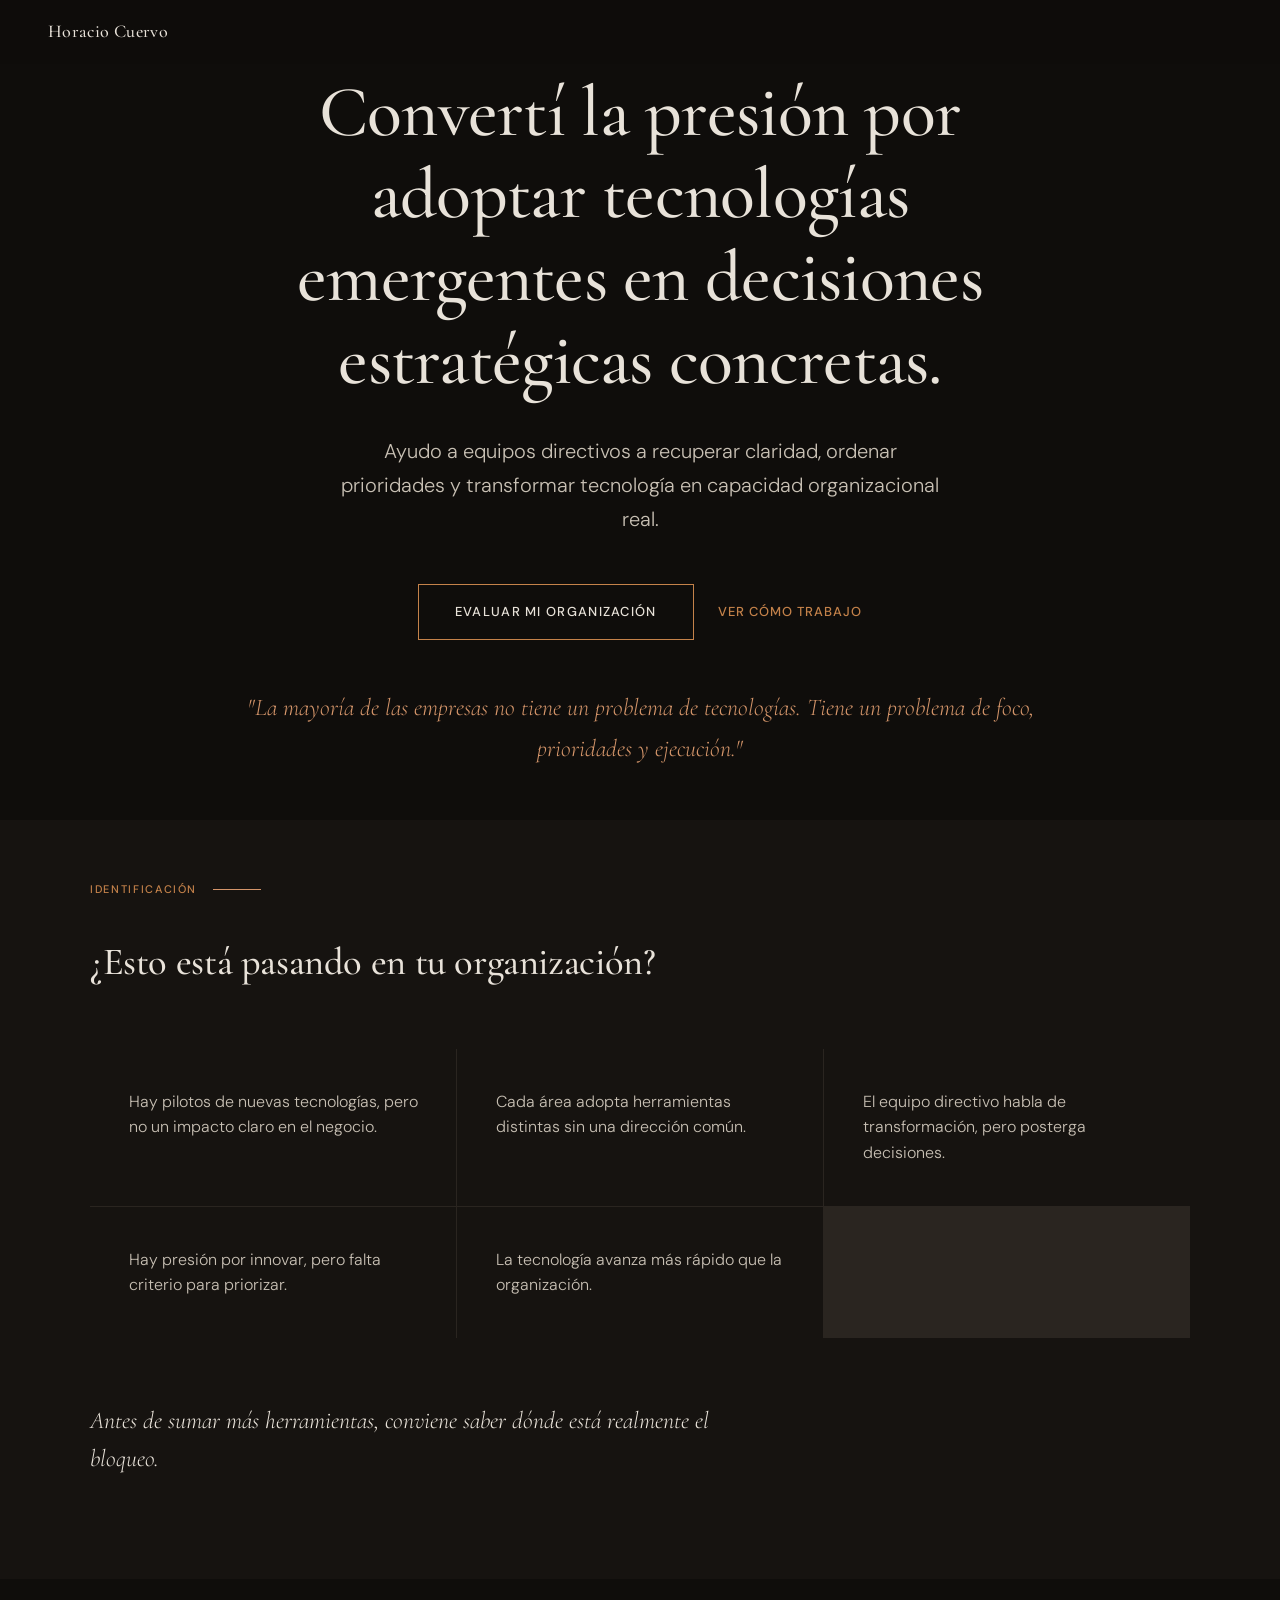
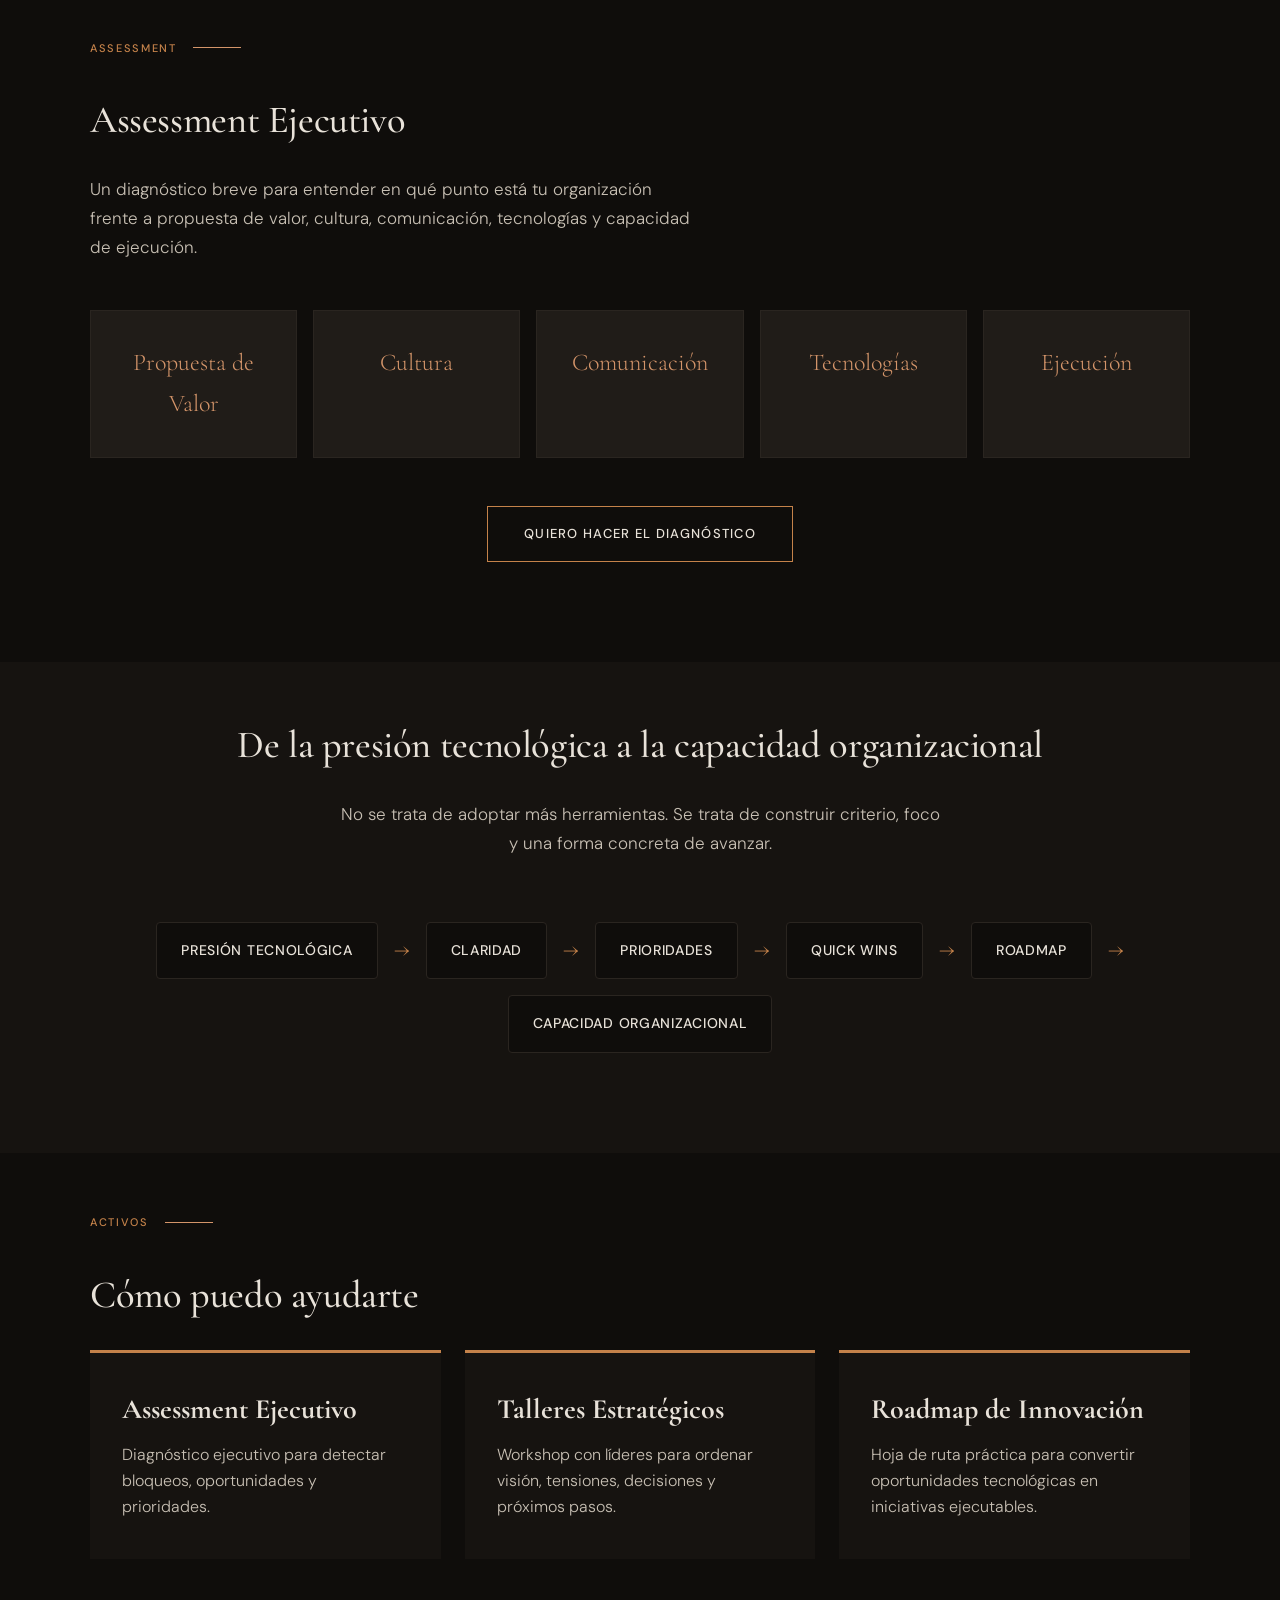
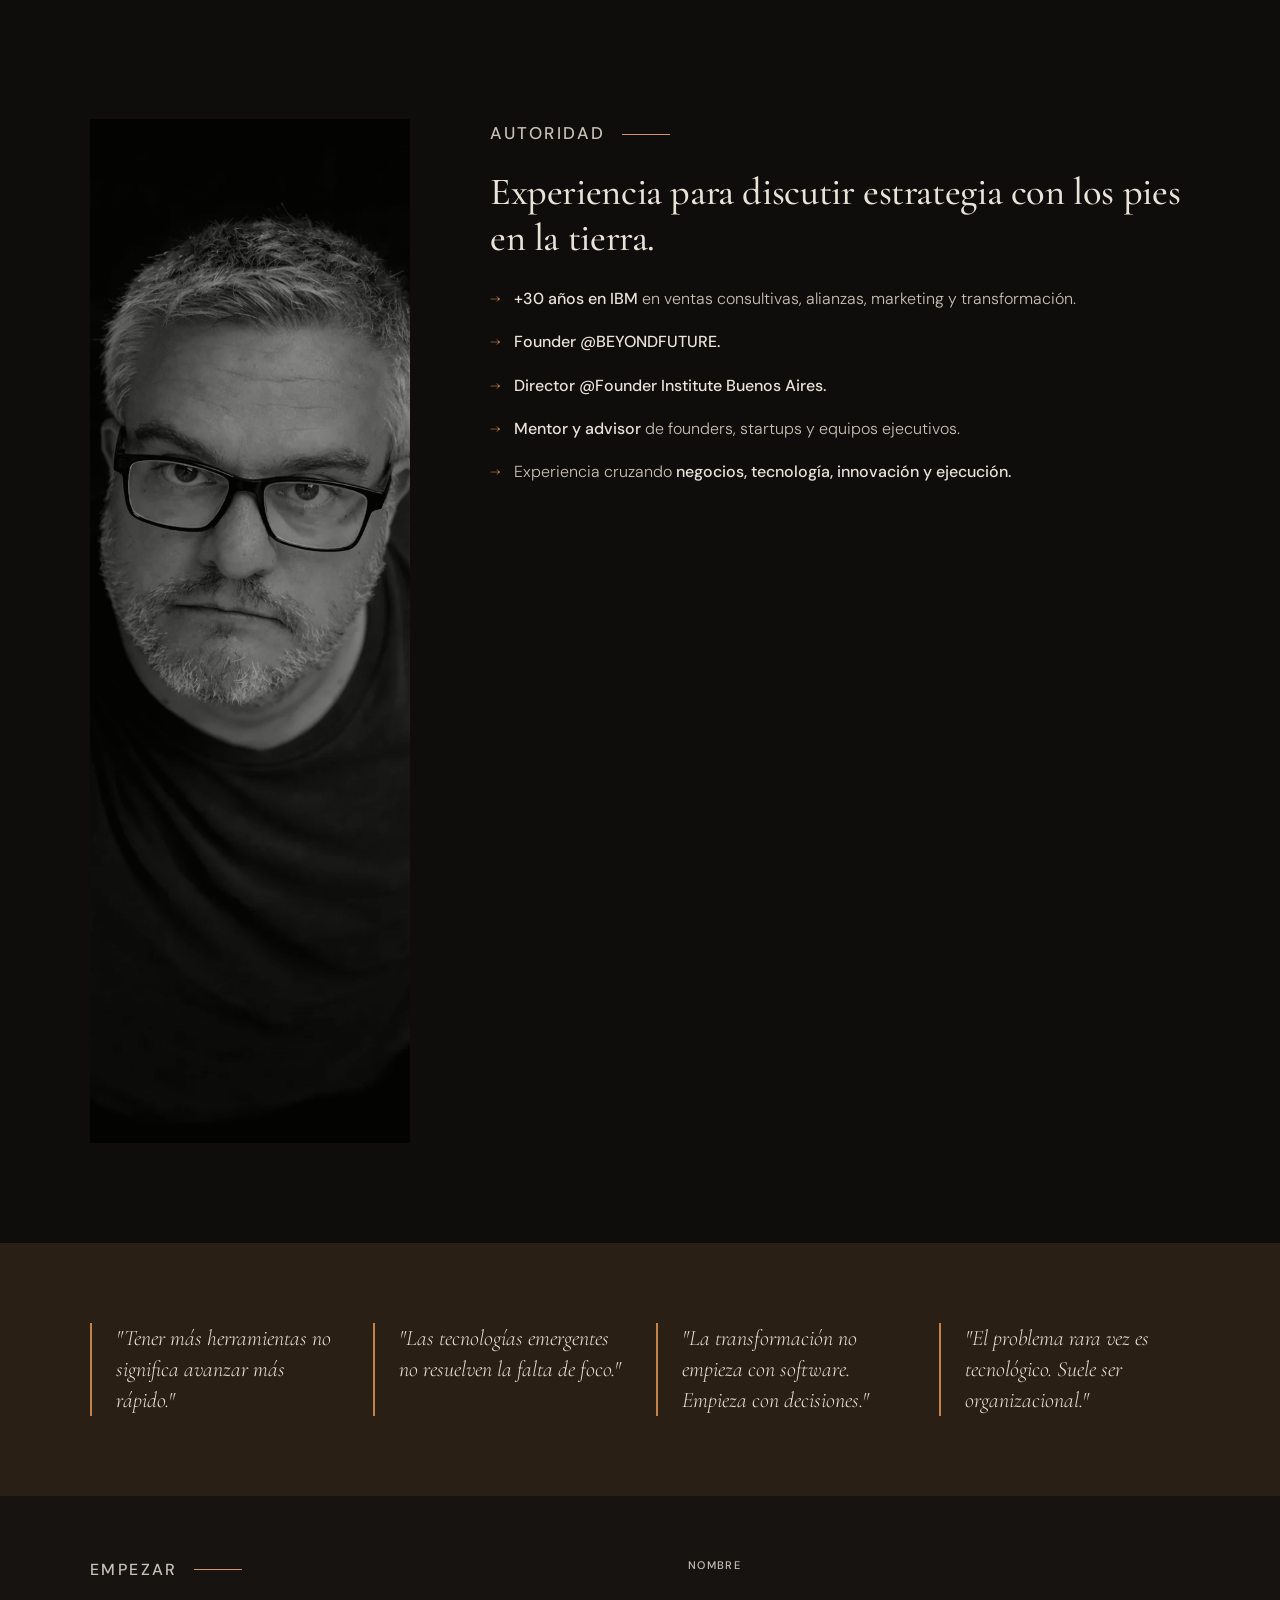
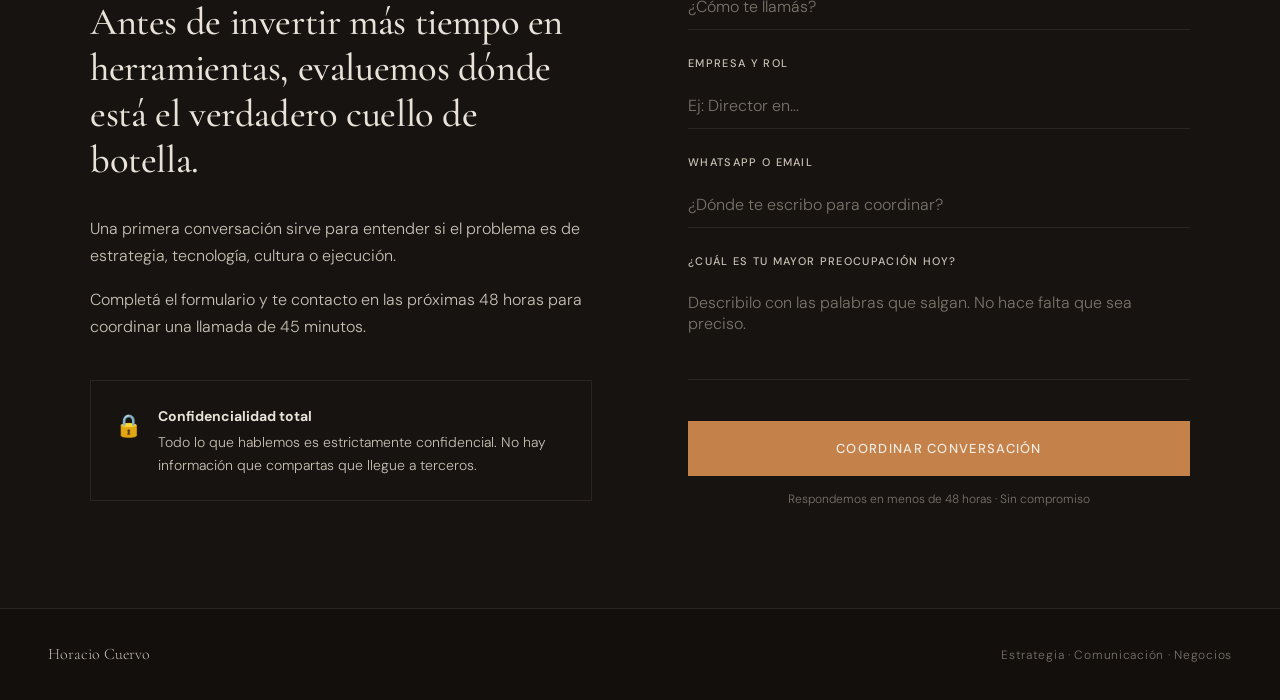
==== commit a3036aa0: "Update service titles to Spanish" ====
--- a/index.html
+++ b/index.html
@@ -177,11 +177,11 @@
                     <p>Diagnóstico ejecutivo para detectar bloqueos, oportunidades y prioridades.</p>
                 </div>
                 <div class="srv-card">
-                    <h3>Executive Alignment Workshop</h3>
+                    <h3>Talleres Estratégicos</h3>
                     <p>Workshop con líderes para ordenar visión, tensiones, decisiones y próximos pasos.</p>
                 </div>
                 <div class="srv-card">
-                    <h3>AI & Innovation Roadmap</h3>
+                    <h3>Roadmap de Innovación</h3>
                     <p>Hoja de ruta práctica para convertir oportunidades tecnológicas en iniciativas ejecutables.</p>
                 </div>
             </div>
--- a/styles.css
+++ b/styles.css
@@ -777,6 +777,7 @@
     letter-spacing: 0.05em;
     color: var(--cream);
     border-radius: 4px;
+    white-space: nowrap;
 }
 
 .metodo-arrow {
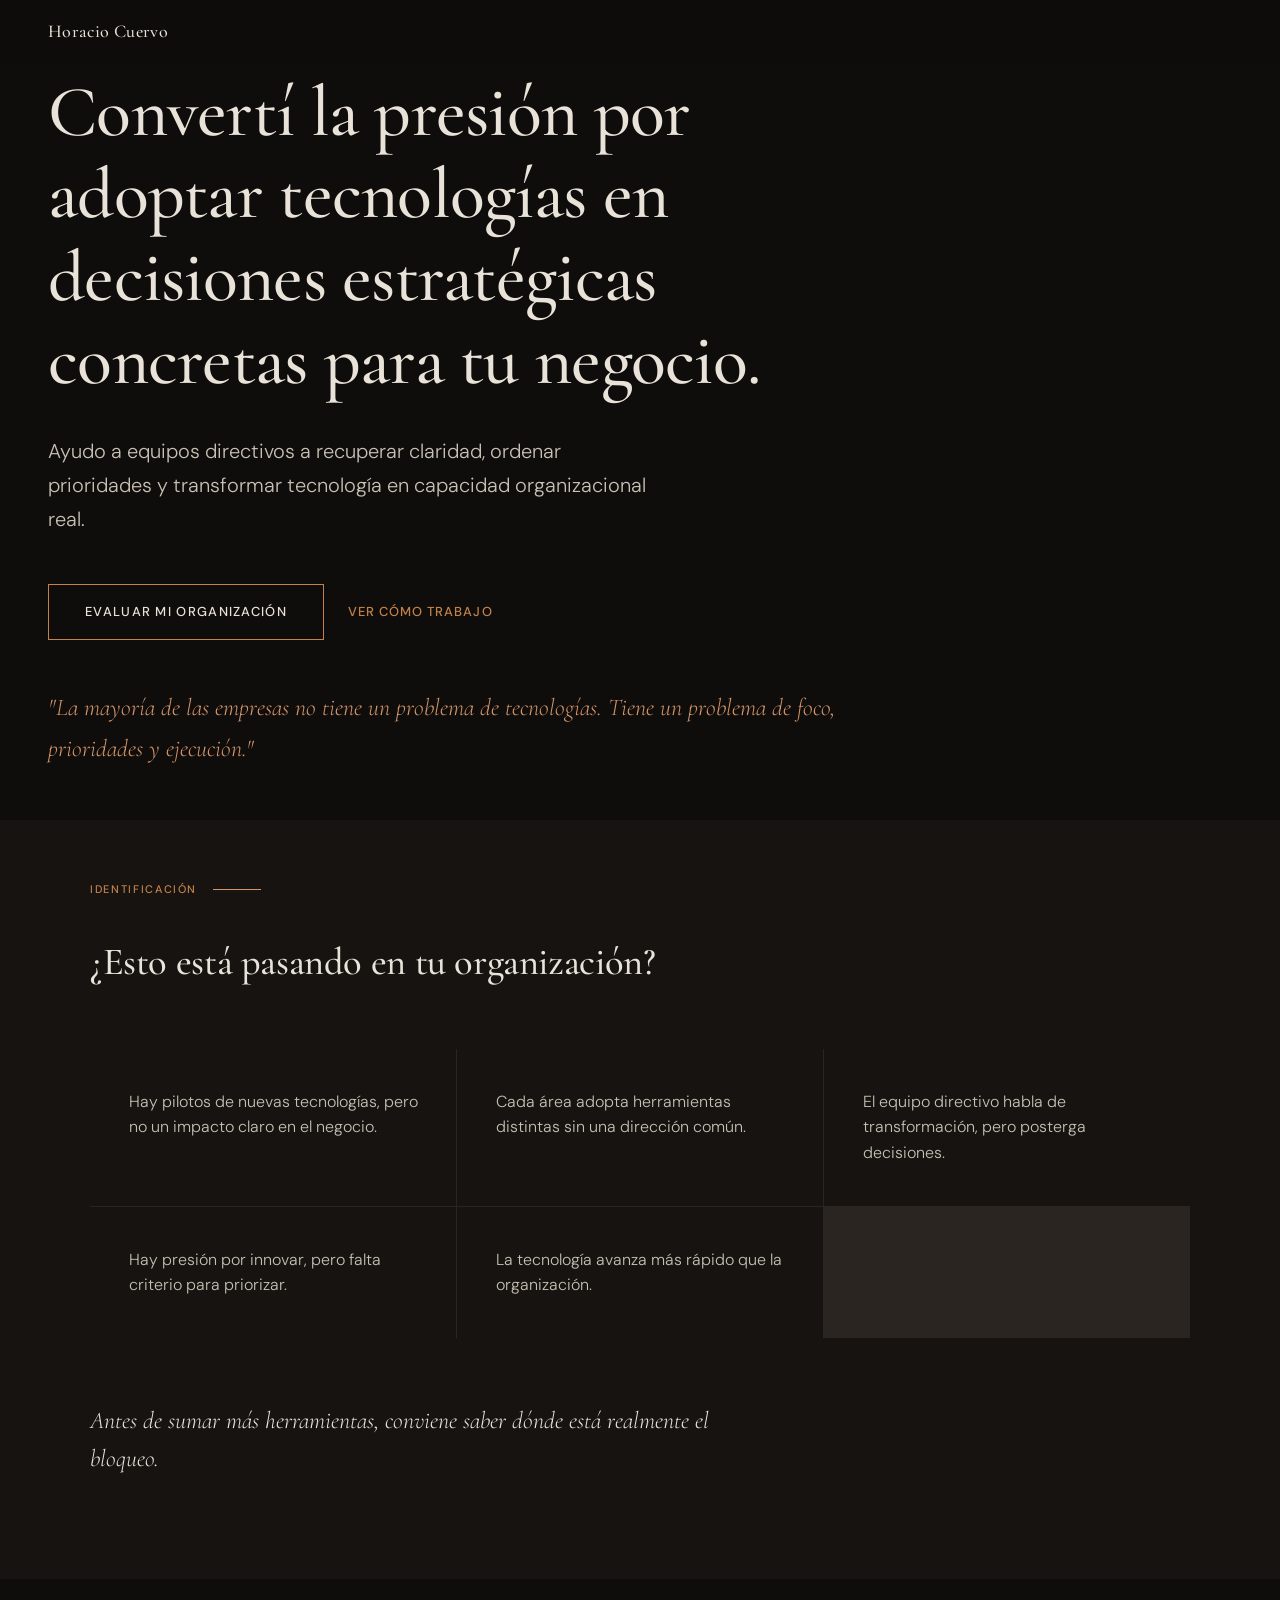
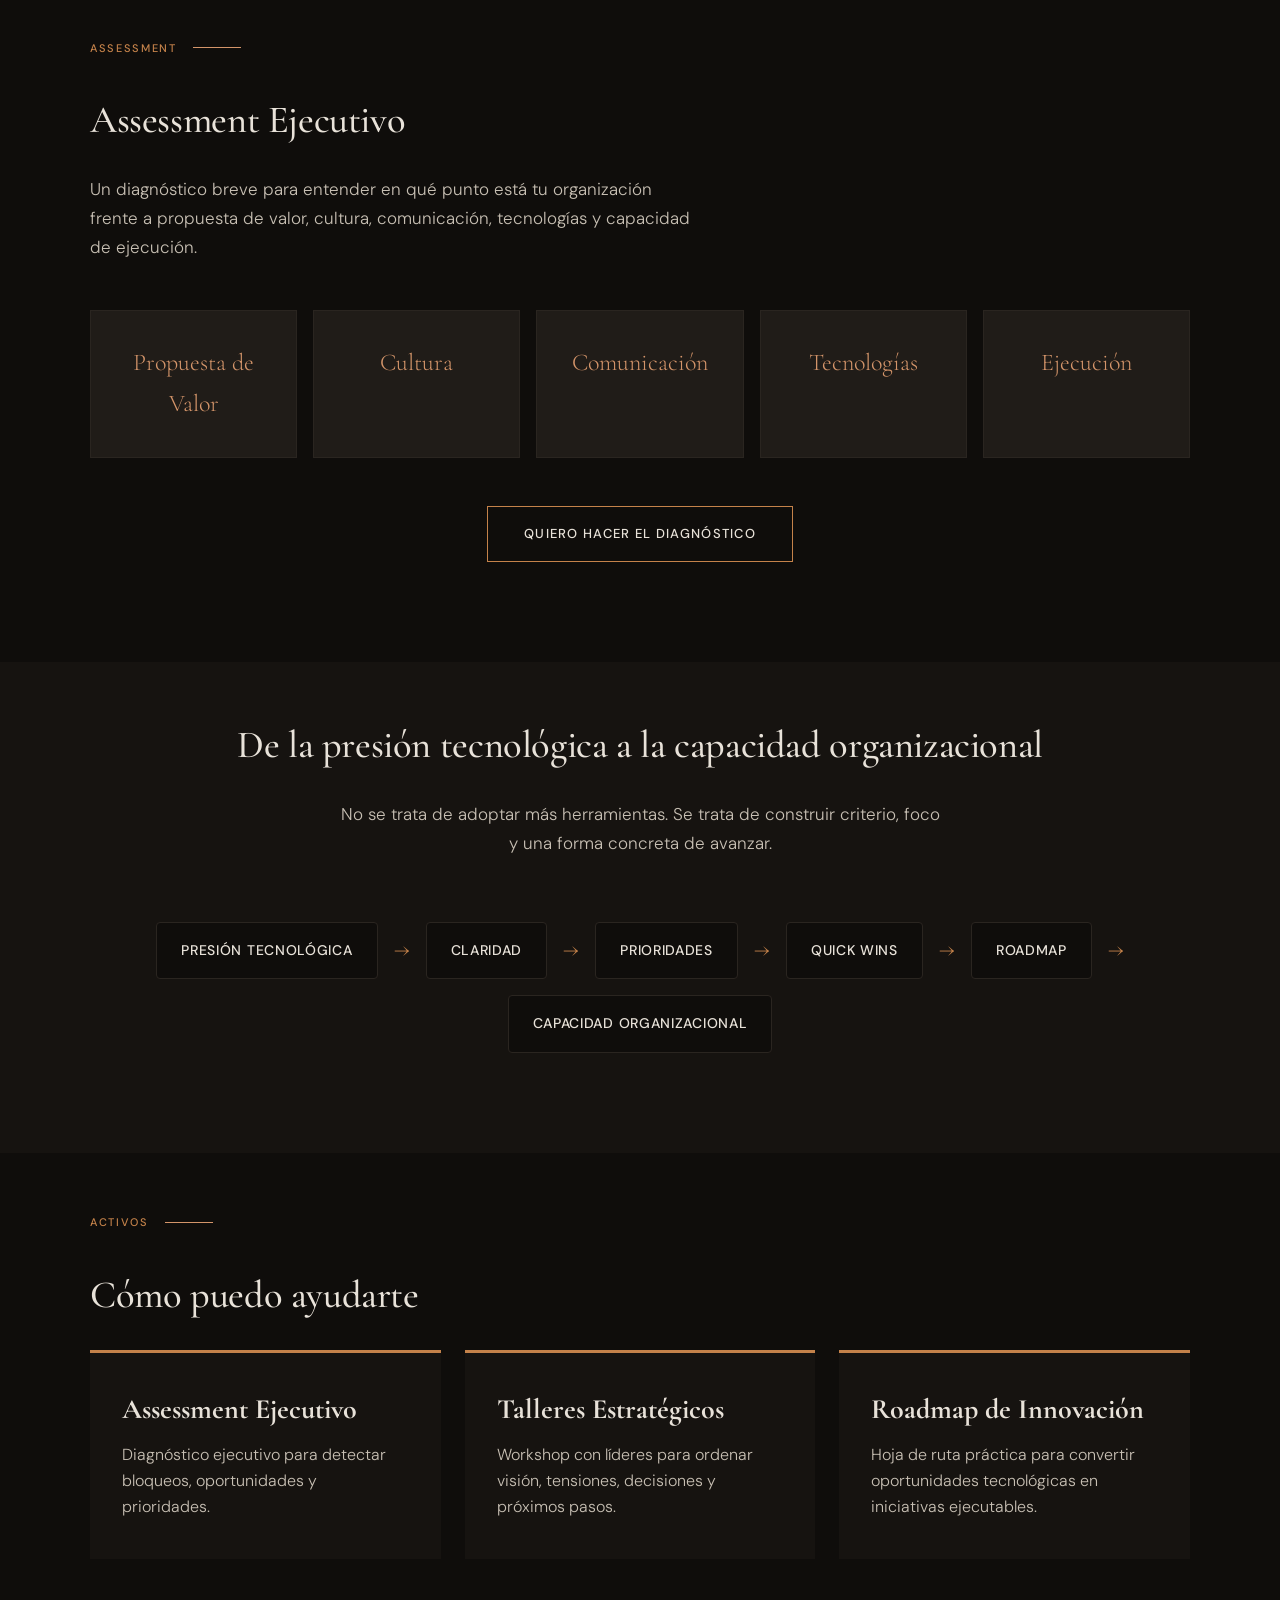
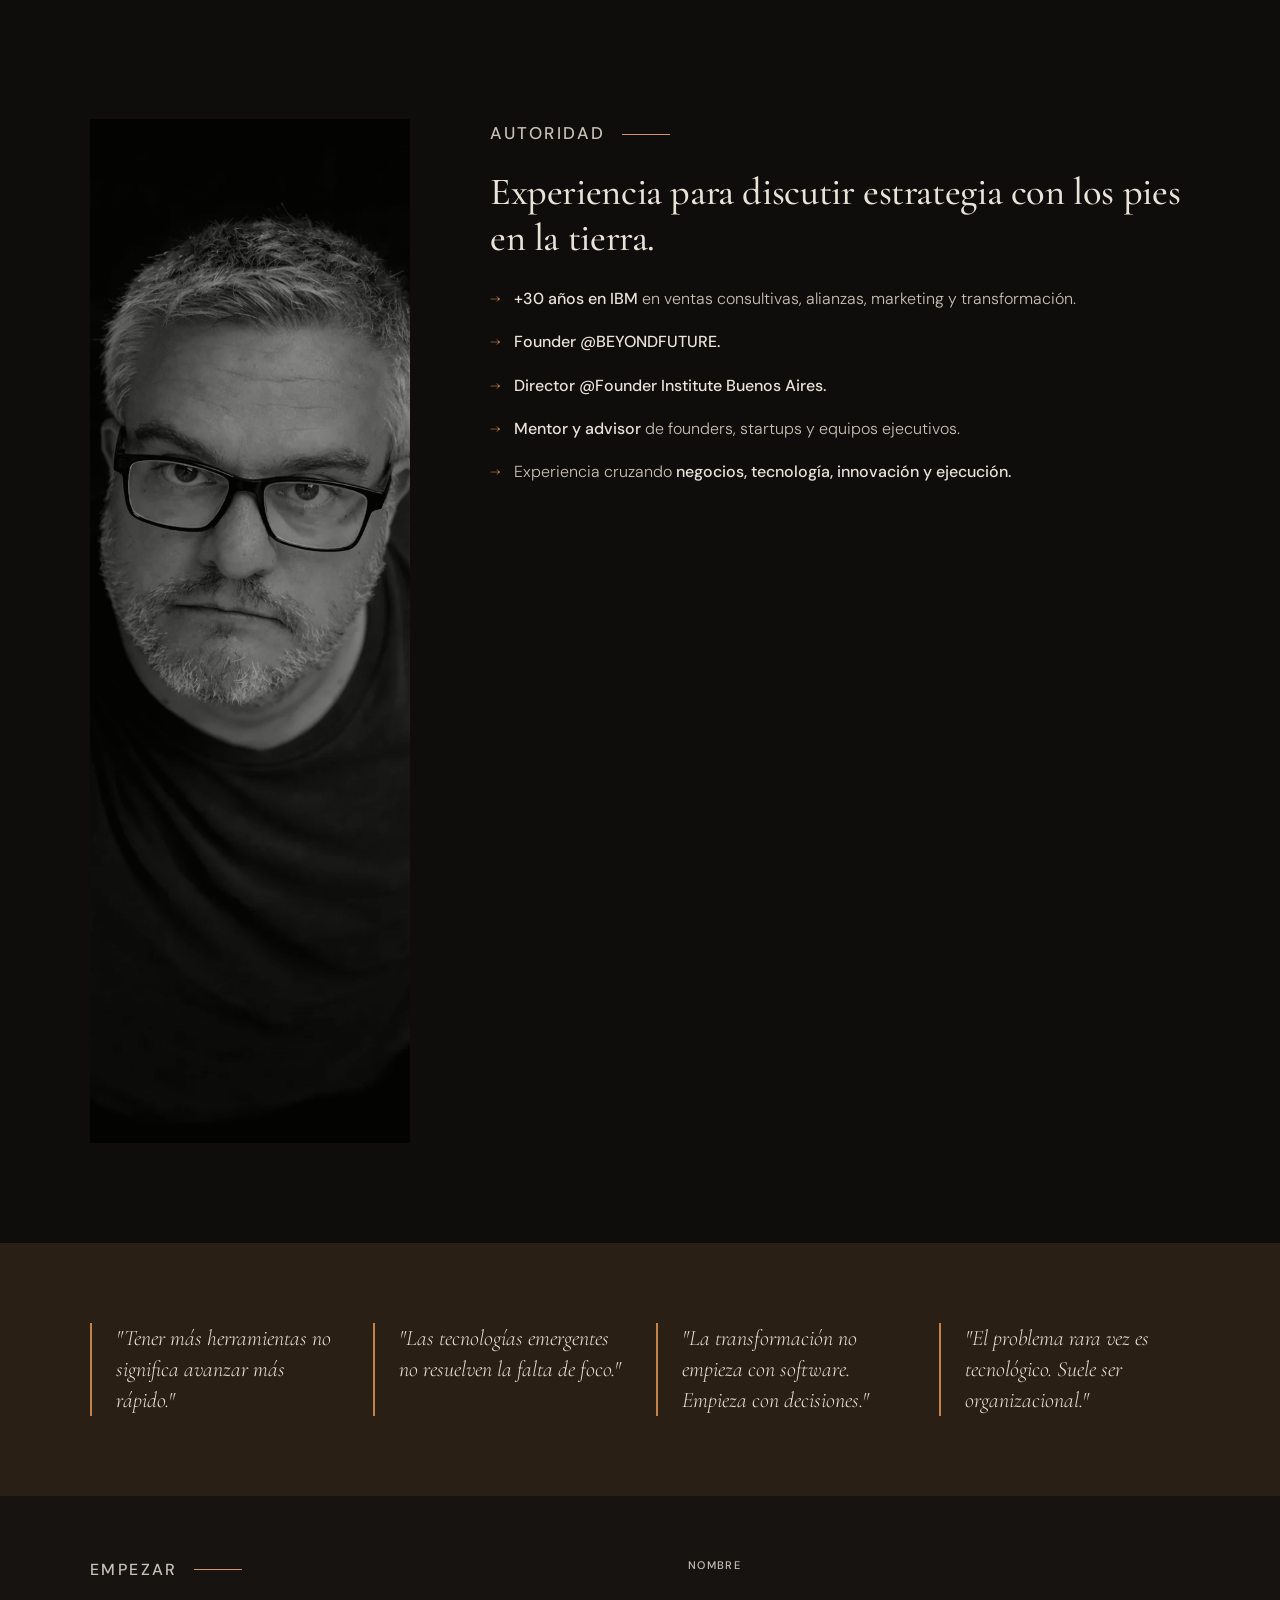
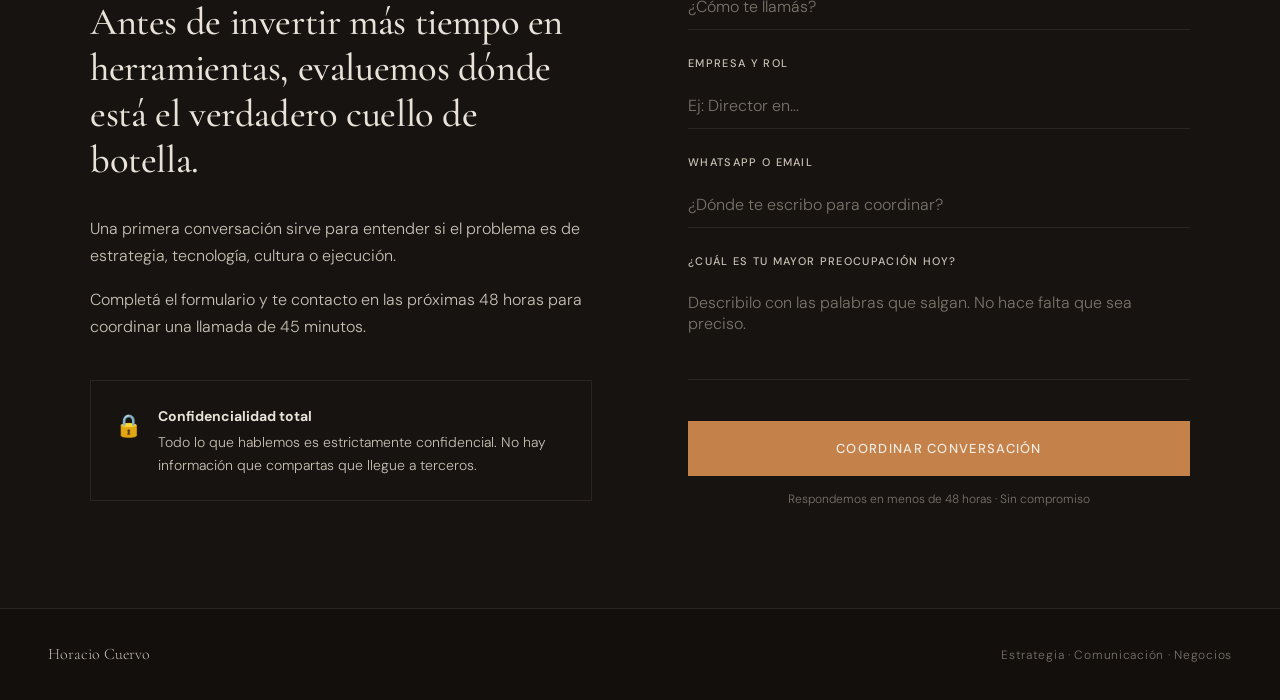
==== commit f8c61ae6: "Align hero to left and update copy" ====
--- a/index.html
+++ b/index.html
@@ -76,15 +76,15 @@
     </nav>
 
     <!-- HERO -->
-    <section id="hero" style="display: flex; flex-direction: column; align-items: center; text-align: center; justify-content: center; padding-top: 120px;">
+    <section id="hero" style="display: flex; flex-direction: column; align-items: flex-start; text-align: left; justify-content: center; padding-top: 120px;">
         <div class="hero-content" style="max-width: 800px;">
             <h1 class="hero-headline" style="font-size: clamp(48px, 6vw, 72px); margin-bottom: 32px;">
-                Convertí la presión por adoptar tecnologías emergentes en decisiones estratégicas concretas.
+                Convertí la presión por adoptar tecnologías en decisiones estratégicas concretas para tu negocio.
             </h1>
-            <p class="hero-sub" style="margin: 0 auto 48px auto; max-width: 600px; font-size: 20px;">
+            <p class="hero-sub" style="margin: 0 0 48px 0; max-width: 600px; font-size: 20px;">
                 Ayudo a equipos directivos a recuperar claridad, ordenar prioridades y transformar tecnología en capacidad organizacional real.
             </p>
-            <div class="hero-actions" style="display: flex; gap: 24px; align-items: center; justify-content: center; flex-wrap: wrap;">
+            <div class="hero-actions" style="display: flex; gap: 24px; align-items: center; justify-content: flex-start; flex-wrap: wrap;">
                 <a href="#contacto" class="btn-primary">Evaluar mi organización</a>
                 <a href="#reconocimiento" class="nav-cta" style="border: none; padding-bottom: 0;">Ver cómo trabajo</a>
             </div>
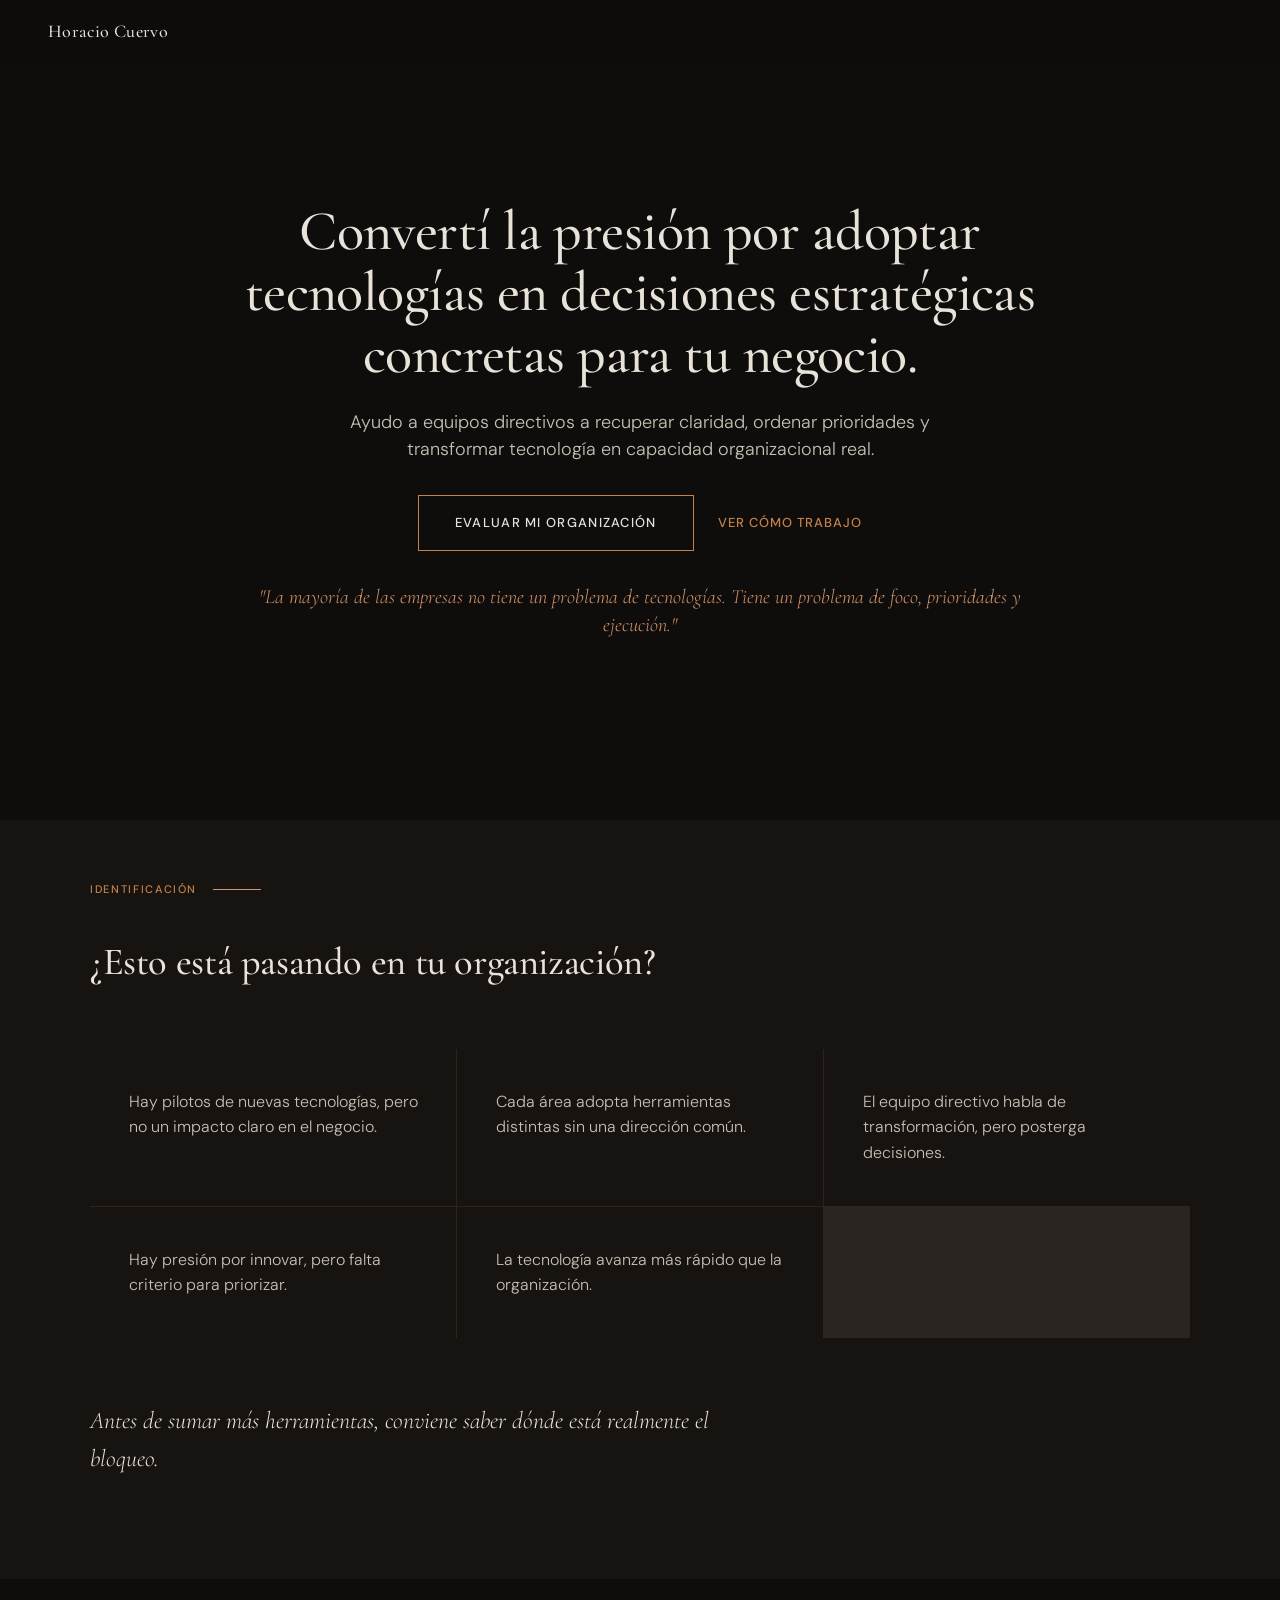
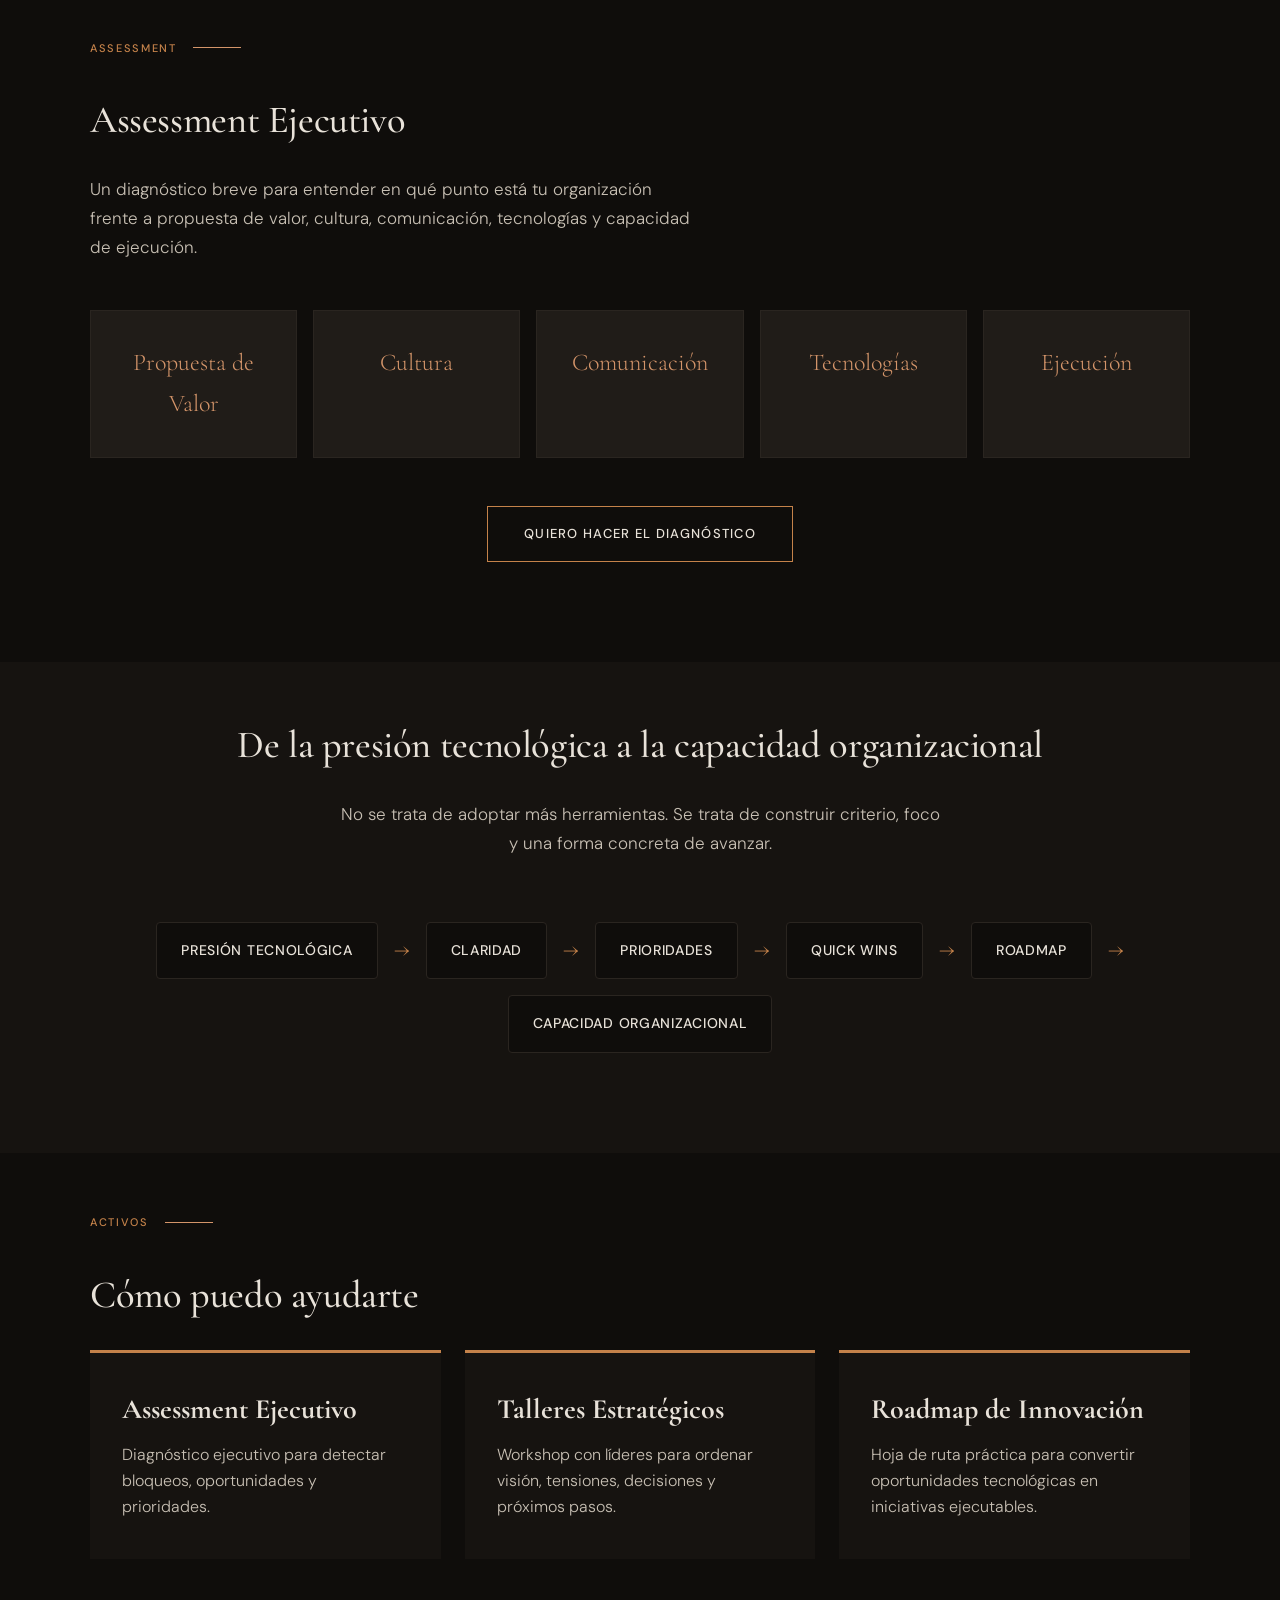
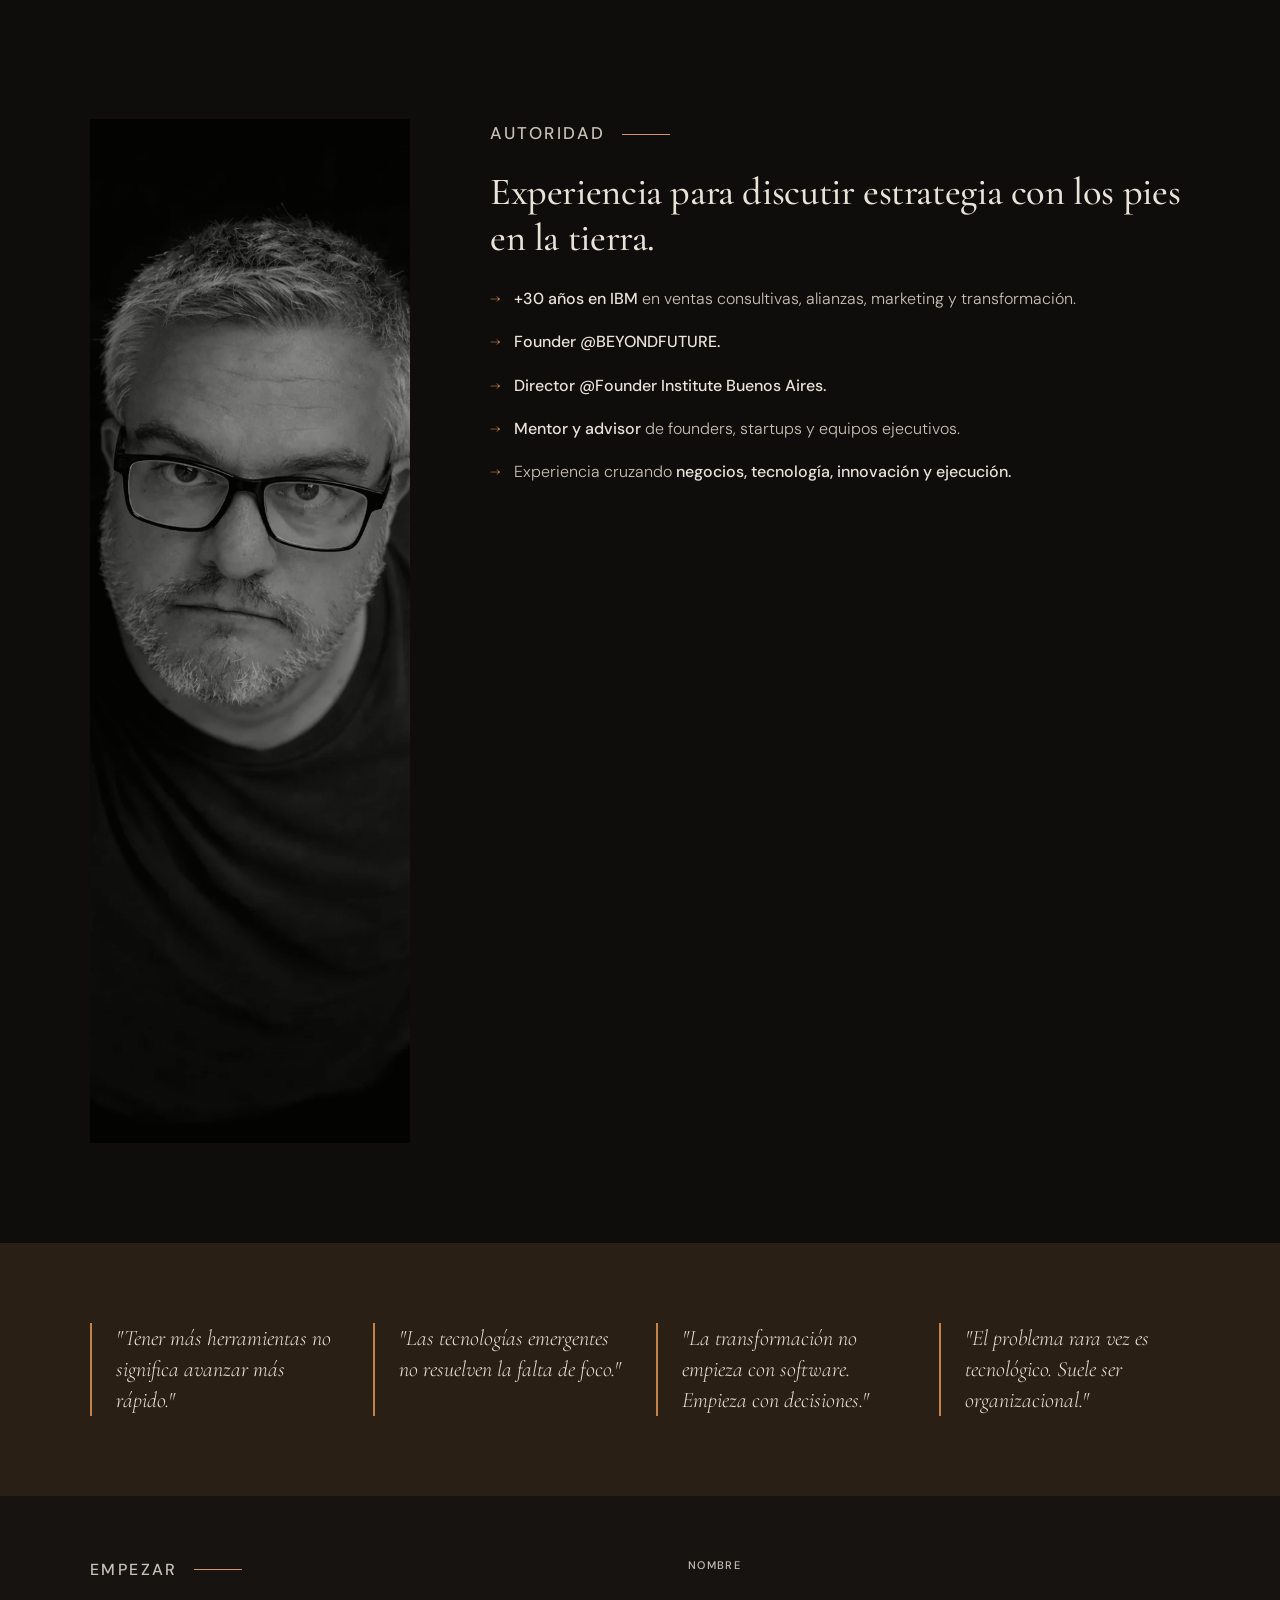
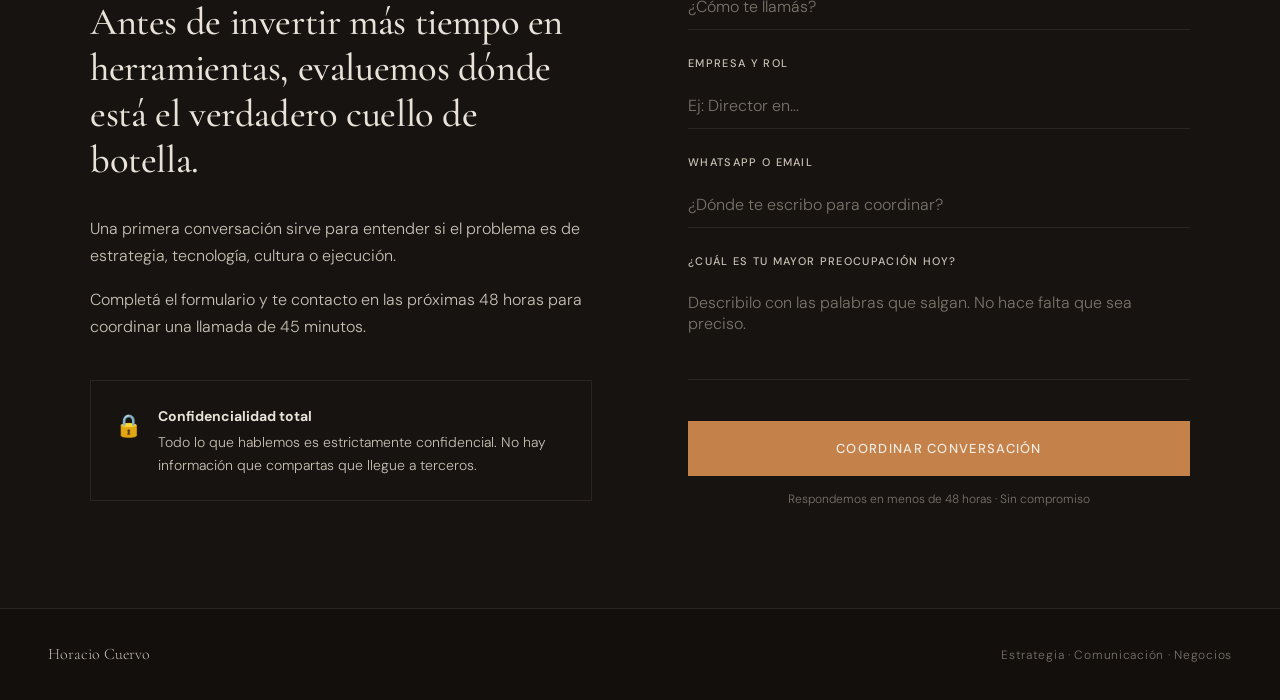
==== commit dda26cab: "Recenter hero and reduce sizes to fit screen" ====
--- a/index.html
+++ b/index.html
@@ -76,19 +76,19 @@
     </nav>
 
     <!-- HERO -->
-    <section id="hero" style="display: flex; flex-direction: column; align-items: flex-start; text-align: left; justify-content: center; padding-top: 120px;">
+    <section id="hero" style="display: flex; flex-direction: column; align-items: center; text-align: center; justify-content: center; padding-top: 80px; padding-bottom: 60px;">
         <div class="hero-content" style="max-width: 800px;">
-            <h1 class="hero-headline" style="font-size: clamp(48px, 6vw, 72px); margin-bottom: 32px;">
+            <h1 class="hero-headline" style="font-size: clamp(36px, 5vw, 56px); line-height: 1.1; margin-bottom: 24px;">
                 Convertí la presión por adoptar tecnologías en decisiones estratégicas concretas para tu negocio.
             </h1>
-            <p class="hero-sub" style="margin: 0 0 48px 0; max-width: 600px; font-size: 20px;">
+            <p class="hero-sub" style="margin: 0 auto 32px auto; max-width: 600px; font-size: 18px; line-height: 1.5;">
                 Ayudo a equipos directivos a recuperar claridad, ordenar prioridades y transformar tecnología en capacidad organizacional real.
             </p>
-            <div class="hero-actions" style="display: flex; gap: 24px; align-items: center; justify-content: flex-start; flex-wrap: wrap;">
+            <div class="hero-actions" style="display: flex; gap: 24px; align-items: center; justify-content: center; flex-wrap: wrap;">
                 <a href="#contacto" class="btn-primary">Evaluar mi organización</a>
                 <a href="#reconocimiento" class="nav-cta" style="border: none; padding-bottom: 0;">Ver cómo trabajo</a>
             </div>
-            <p class="hero-note" style="margin-top: 48px; font-family: var(--font-display); font-size: 24px; font-style: italic; color: var(--amber-light);">
+            <p class="hero-note" style="margin-top: 32px; font-family: var(--font-display); font-size: 20px; font-style: italic; color: var(--amber-light); line-height: 1.4;">
                 "La mayoría de las empresas no tiene un problema de tecnologías. Tiene un problema de foco, prioridades y ejecución."
             </p>
         </div>
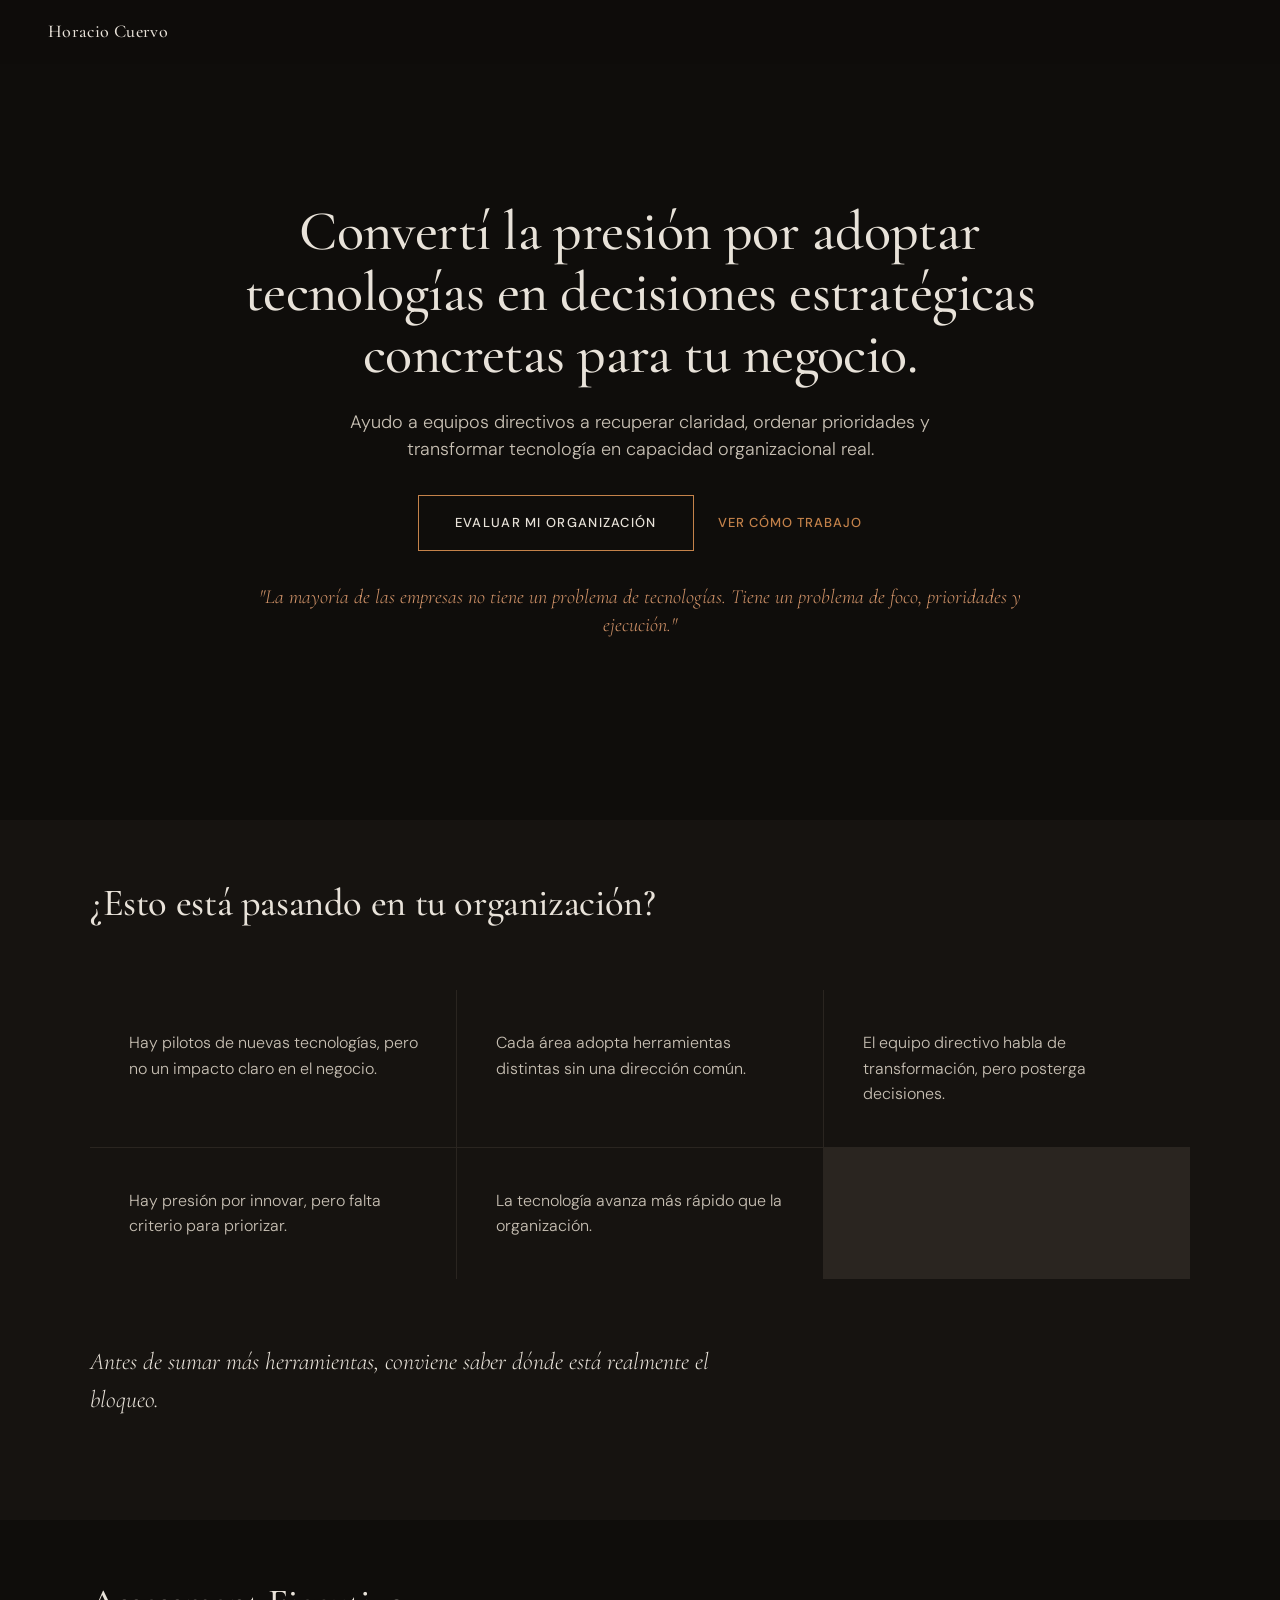
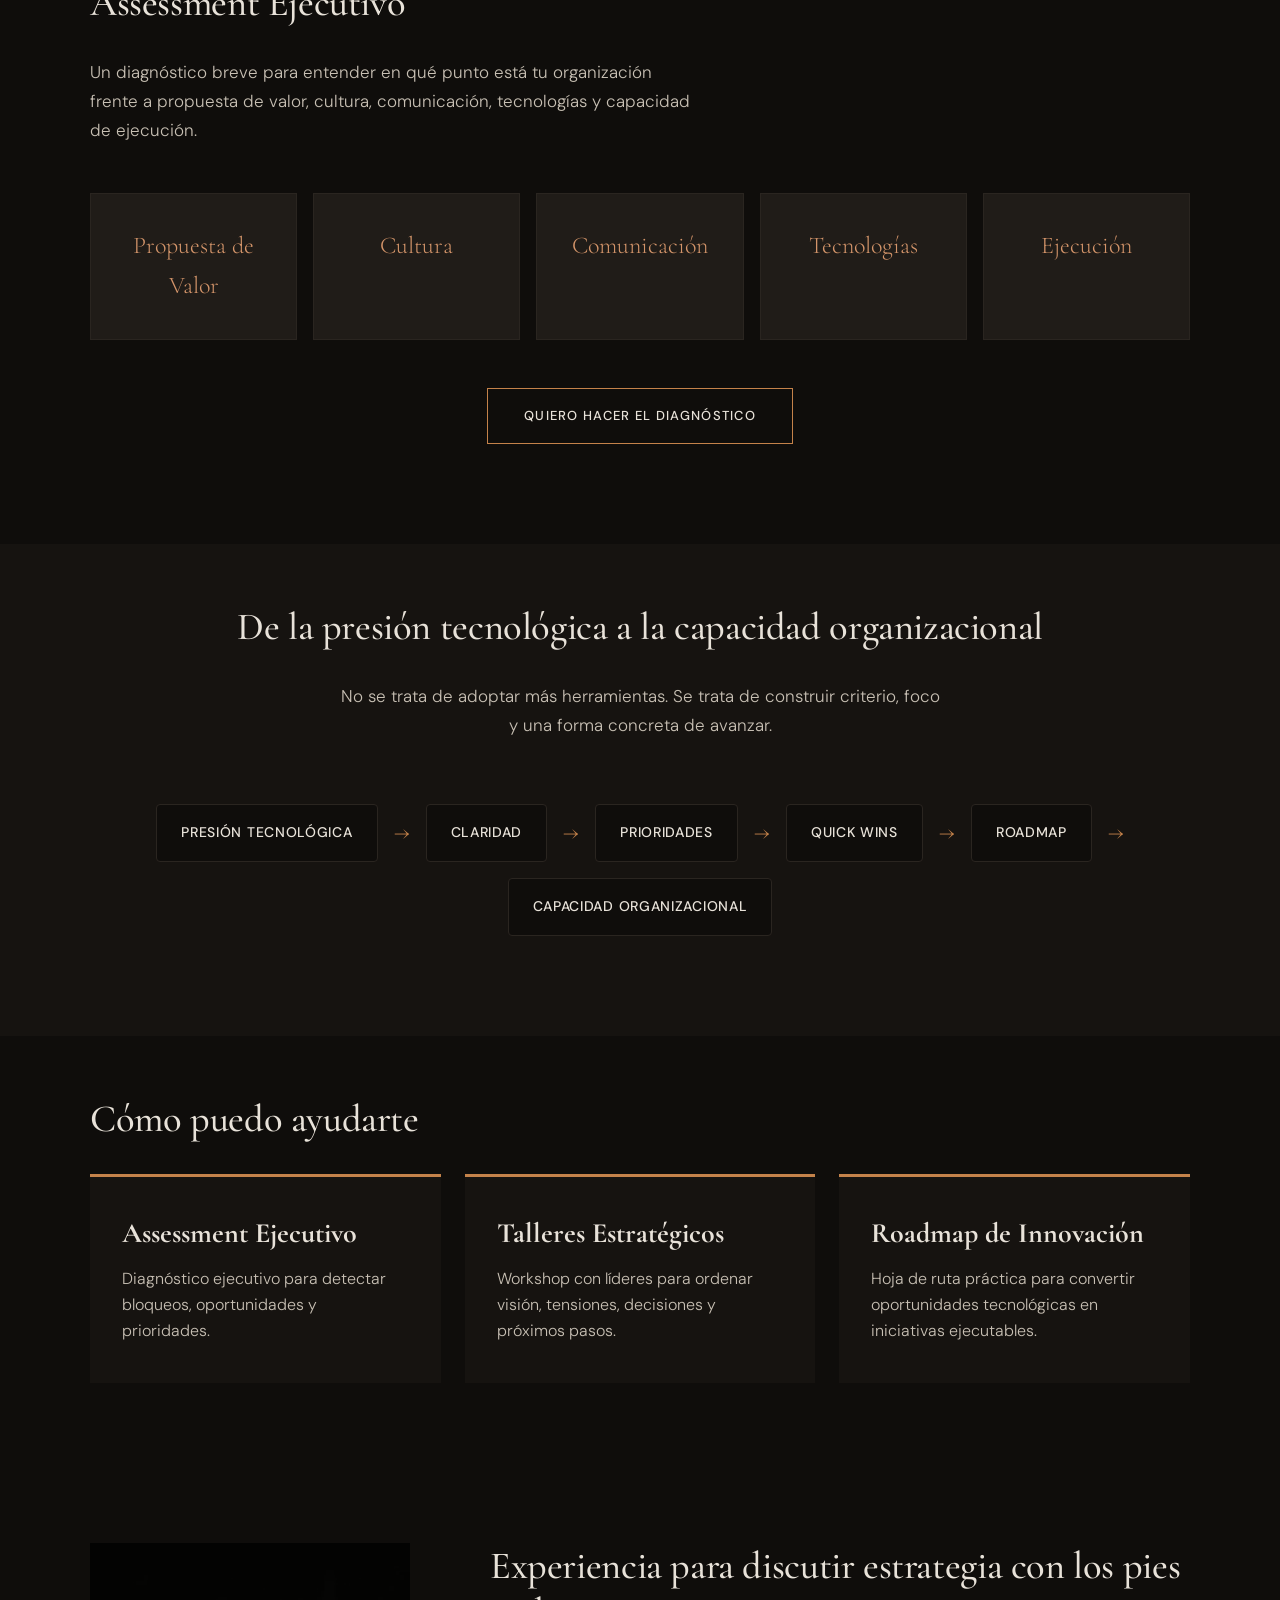
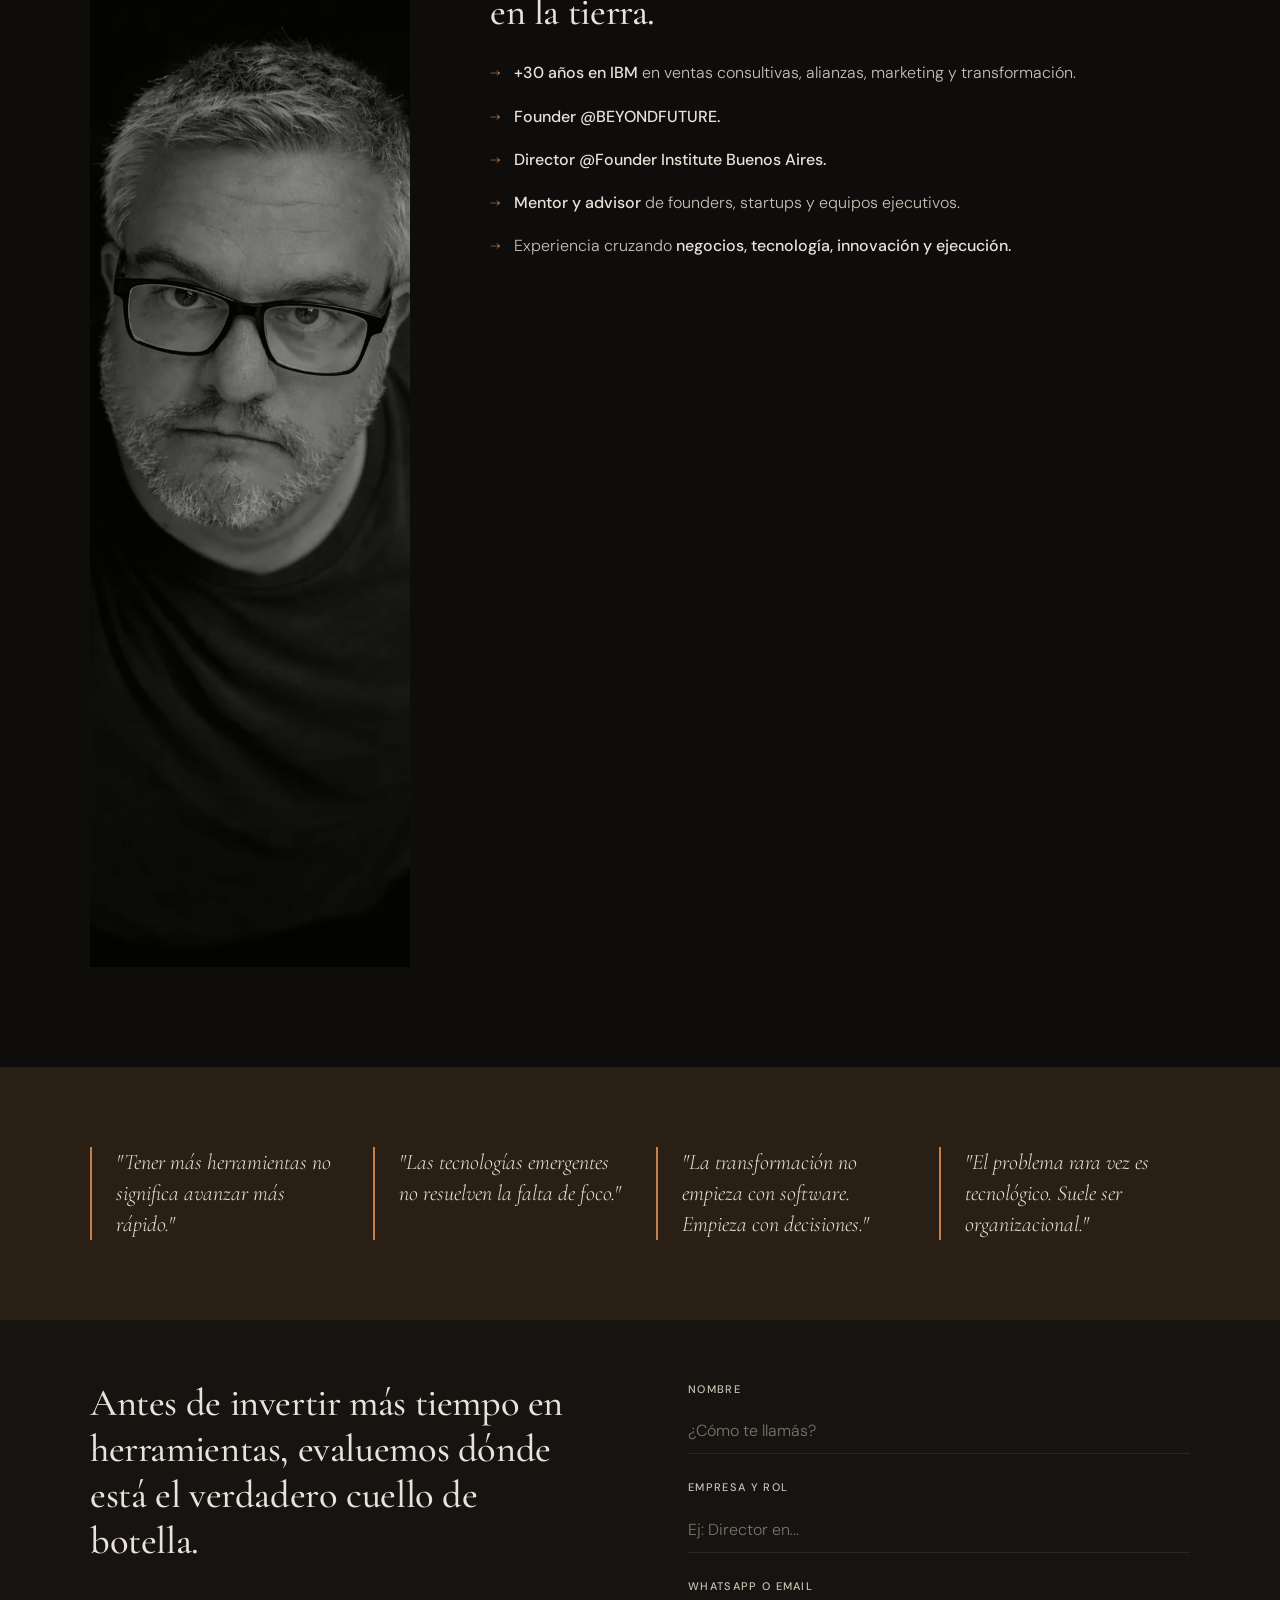
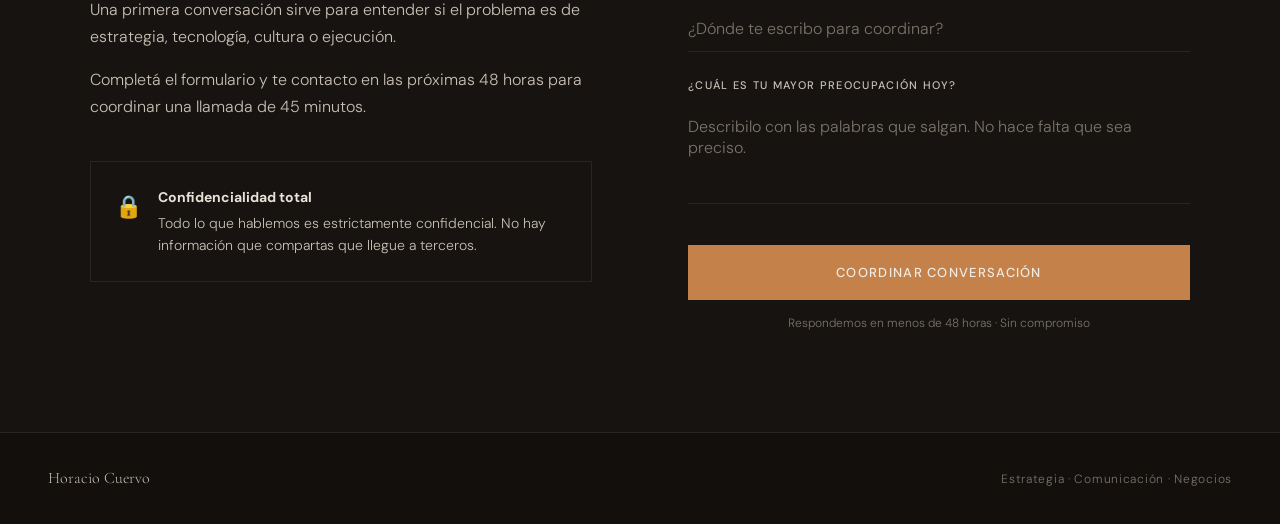
==== commit de5c63d4: "Eliminar todas las section-label de la pagina" ====
--- a/index.html
+++ b/index.html
@@ -97,7 +97,7 @@
     <!-- RECONOCIMIENTO / PROBLEMA -->
     <section id="reconocimiento">
         <div class="section-inner">
-            <p class="section-label">Identificación</p>
+
             <h2 style="font-family:var(--font-display); font-size:clamp(32px, 3vw, 48px); margin-bottom: 64px;">¿Esto está pasando en tu organización?</h2>
             <div class="rec-grid">
                 <div class="rec-item">
@@ -125,7 +125,7 @@
     <!-- DIAGNOSTICO -->
     <section id="diagnostico">
         <div class="section-inner">
-            <p class="section-label">Assessment</p>
+
             <h2>Assessment Ejecutivo</h2>
             <p class="diag-intro">Un diagnóstico breve para entender en qué punto está tu organización frente a propuesta de valor, cultura, comunicación, tecnologías y capacidad de ejecución.</p>
             
@@ -168,7 +168,7 @@
     <!-- SERVICIOS / QUE HAGO -->
     <section id="que-hago">
         <div class="section-inner">
-            <p class="section-label">Activos</p>
+
             <h2>Cómo puedo ayudarte</h2>
             
             <div class="srv-grid">
@@ -201,7 +201,7 @@
                     </div>
                 </div>
                 <div class="ctx-content">
-                    <p class="section-label">Autoridad</p>
+
                     <h2>Experiencia para discutir estrategia con los pies en la tierra.</h2>
                     <ul class="ctx-bullets">
                         <li><strong>+30 años en IBM</strong> en ventas consultivas, alianzas, marketing y transformación.</li>
@@ -230,7 +230,7 @@
         <div class="section-inner">
             <div class="contact-layout">
                 <div class="contact-left">
-                    <p class="section-label">Empezar</p>
+
                     <h2>Antes de invertir más tiempo en herramientas, evaluemos dónde está el verdadero cuello de botella.</h2>
                     <p>
                         Una primera conversación sirve para entender si el problema es de estrategia, tecnología, cultura o ejecución.
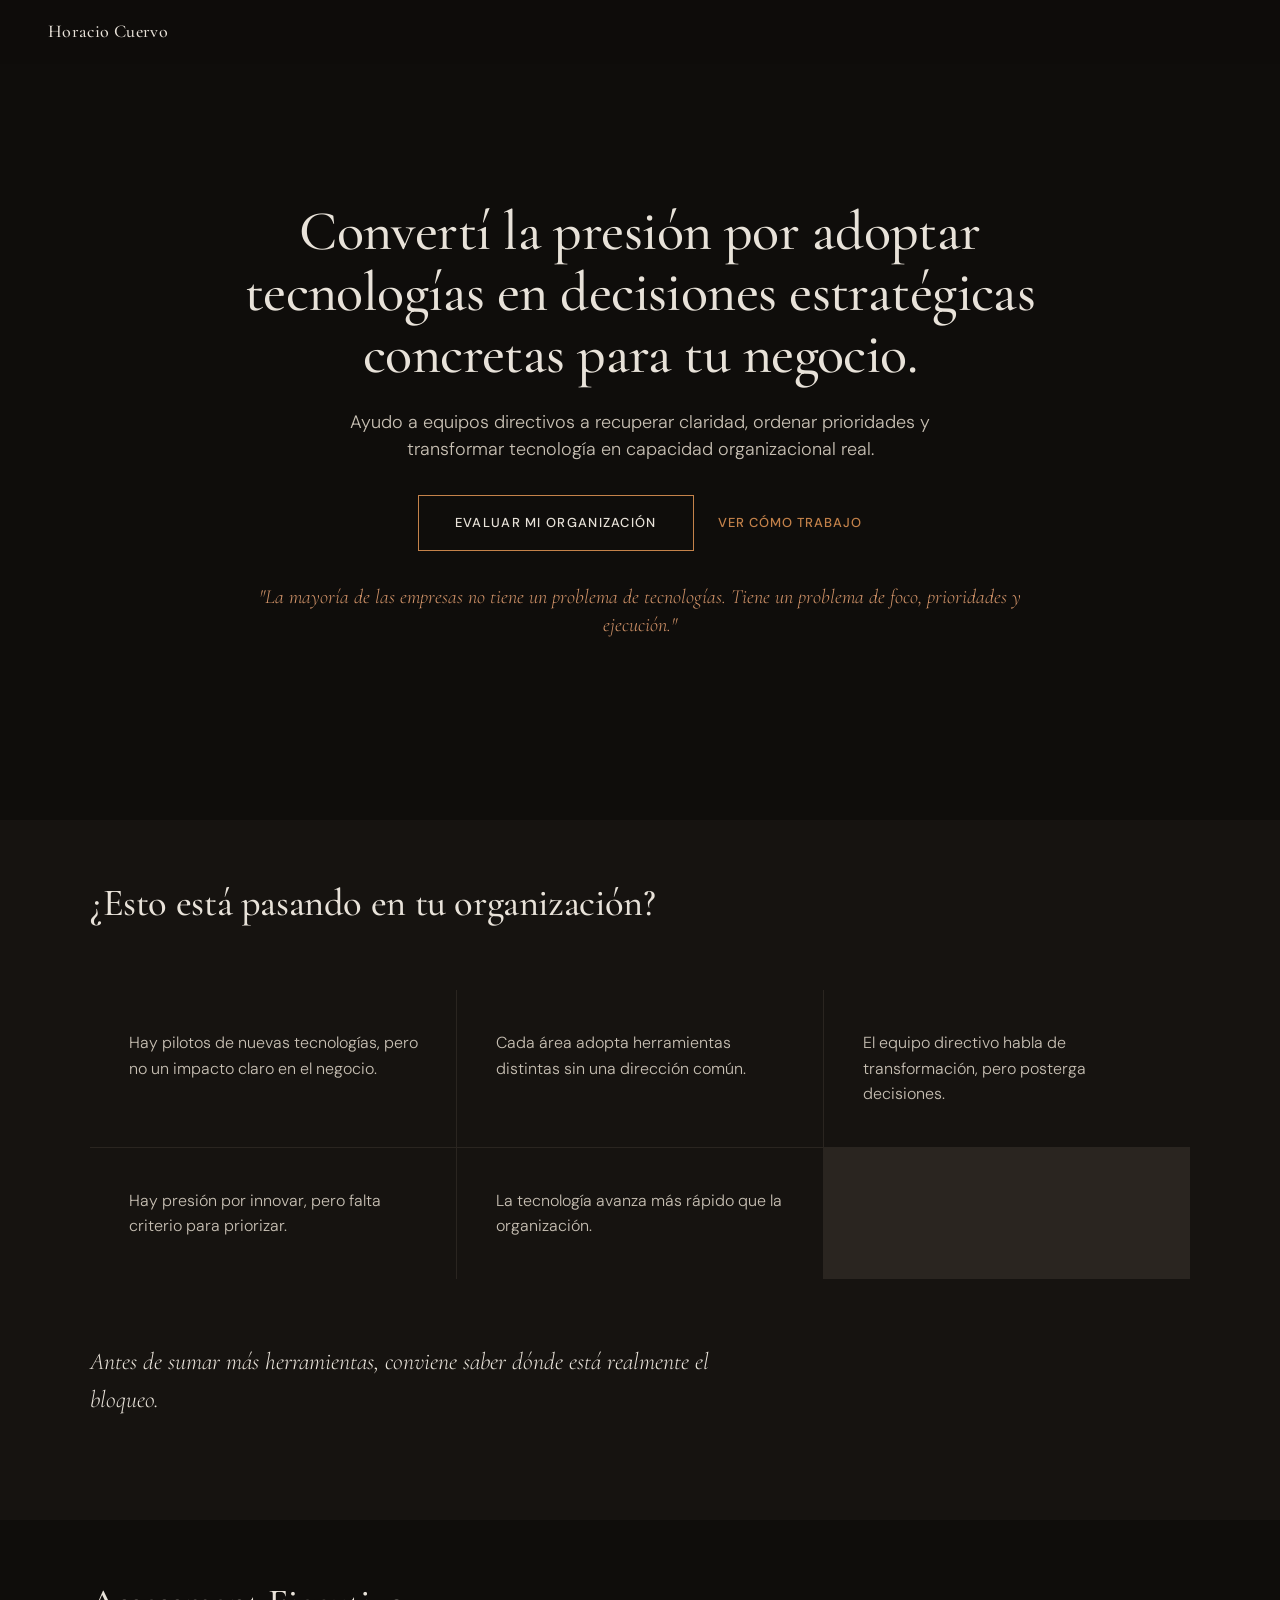
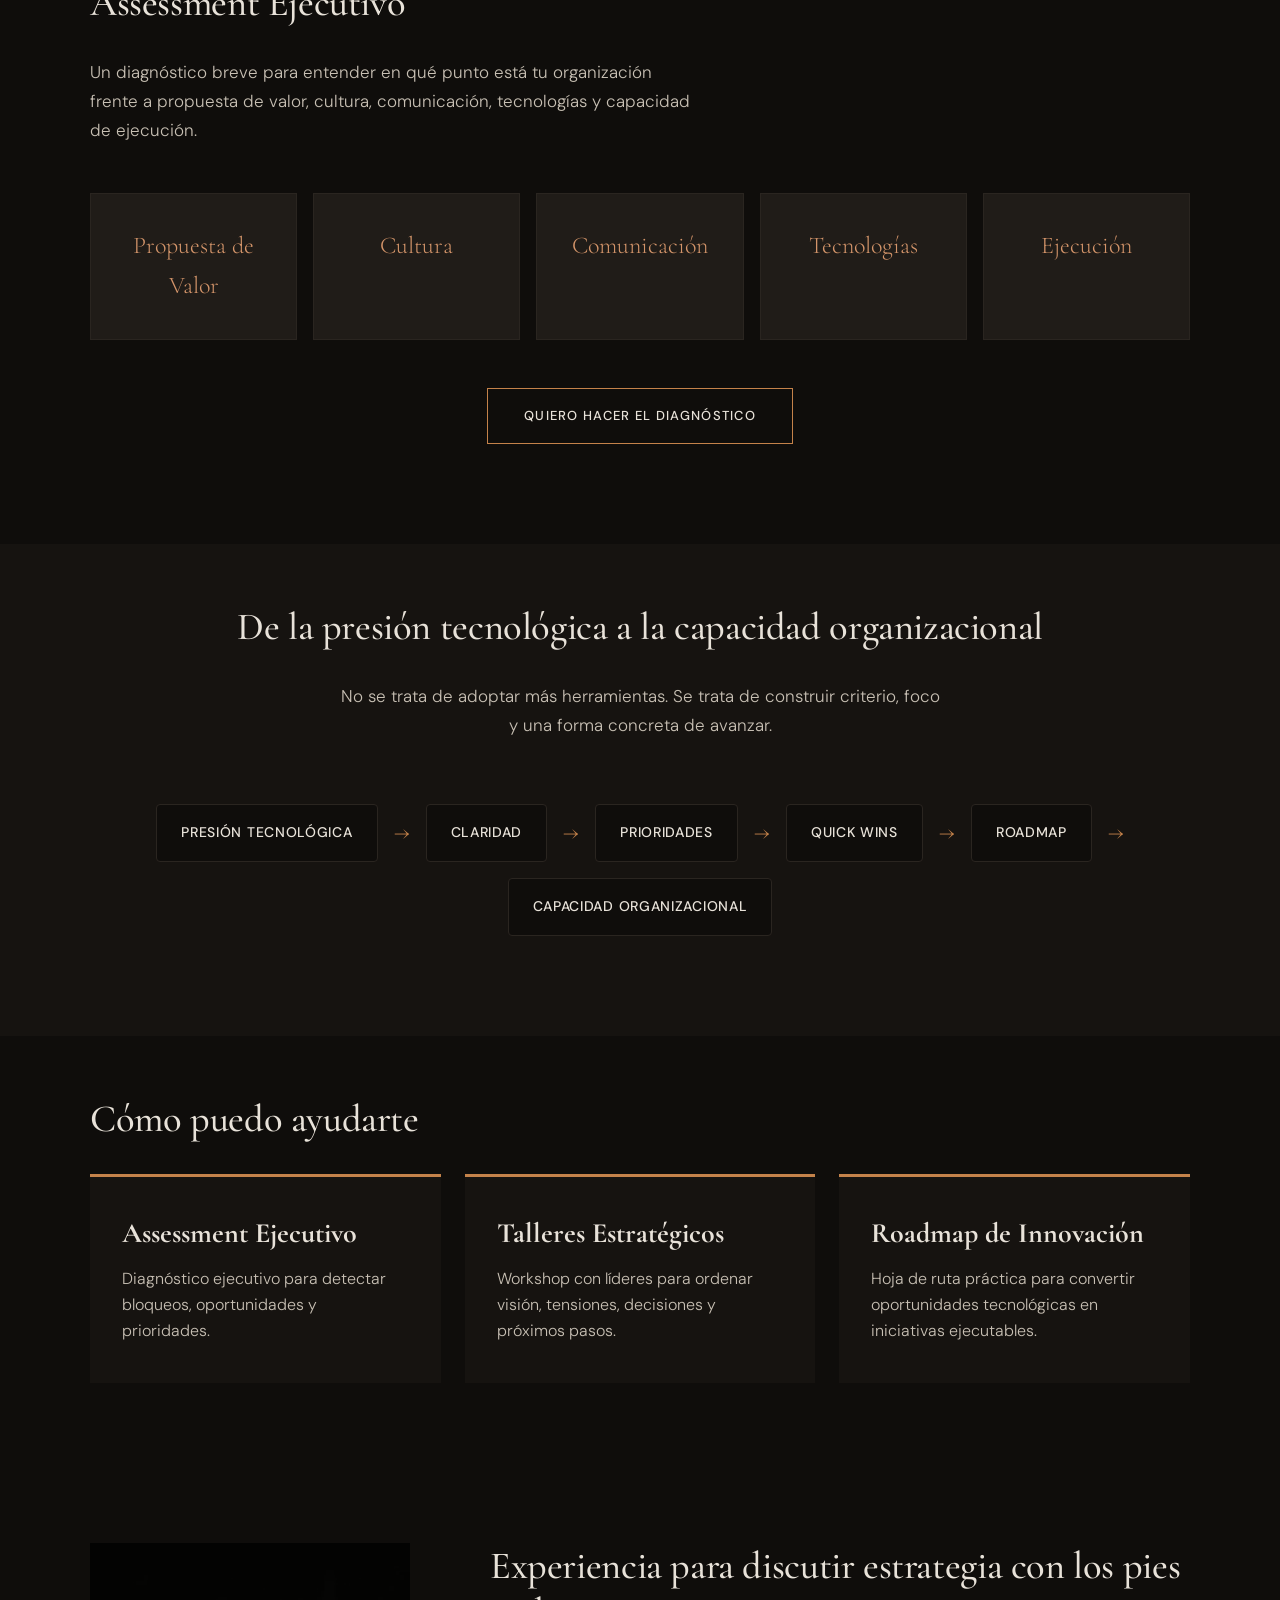
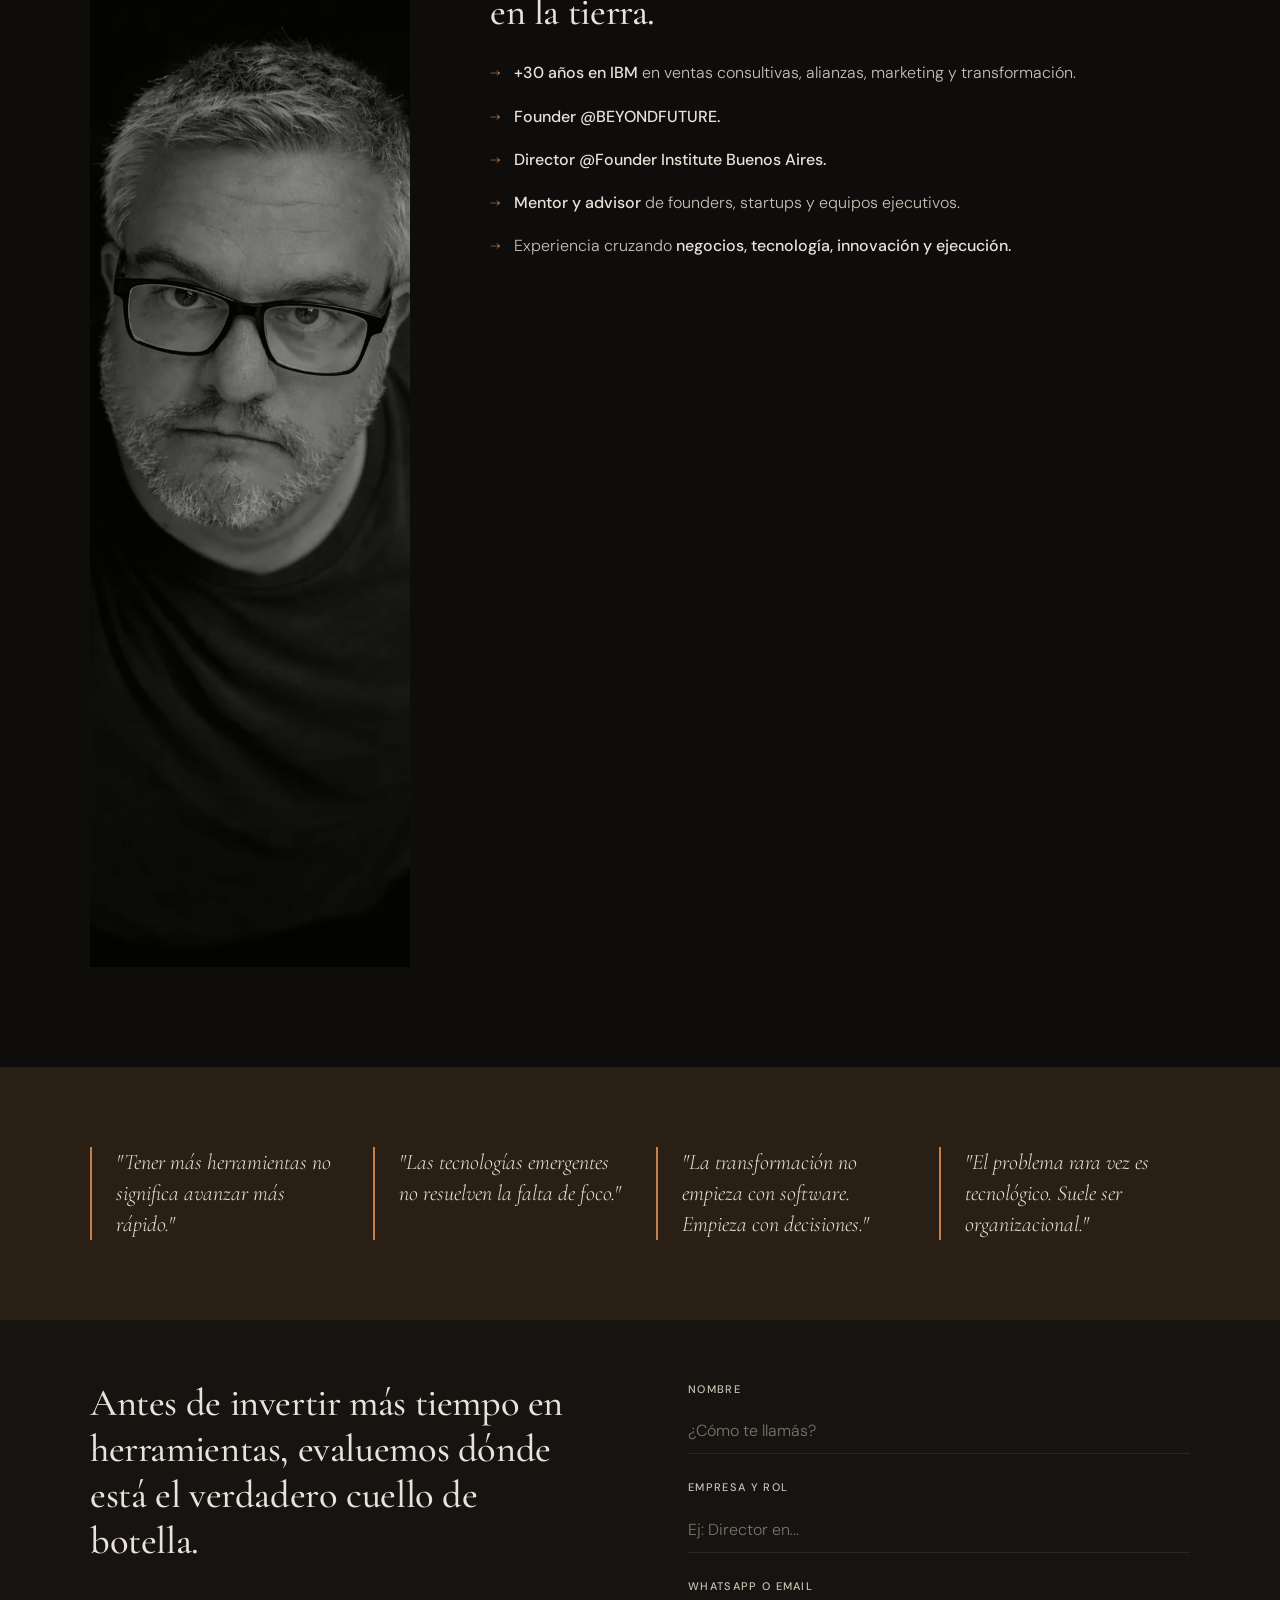
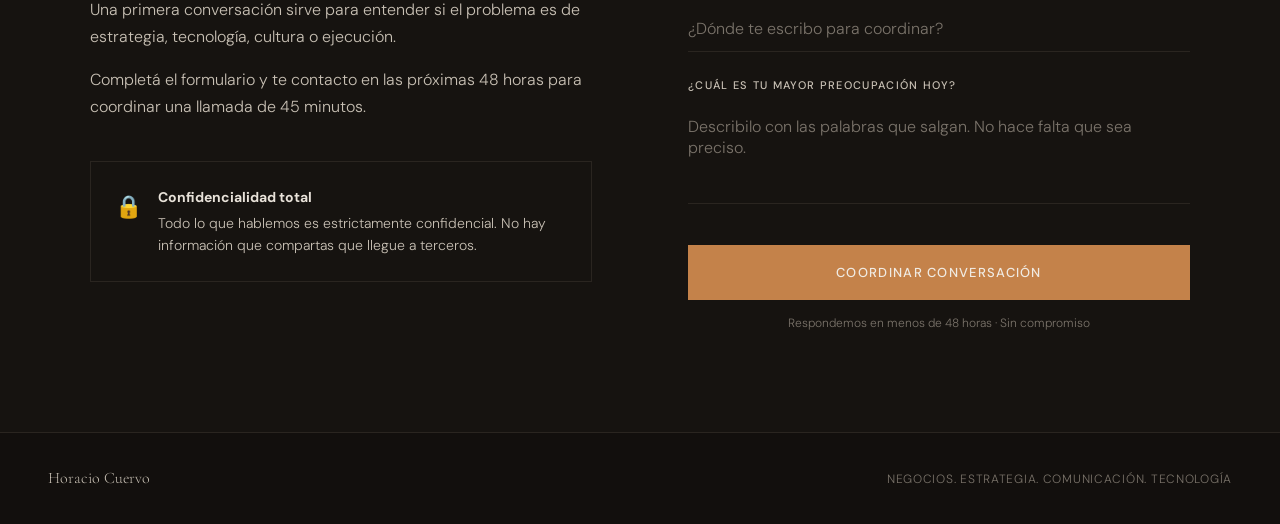
==== commit fa03f4ce: "Update footer tagline" ====
--- a/index.html
+++ b/index.html
@@ -292,7 +292,7 @@
     <footer>
         <a href="http://linkedin.com/in/horaciocuervo" target="_blank" rel="noopener noreferrer" class="footer-link">
             <span class="footer-name">Horacio Cuervo</span>
-            <span class="footer-tagline">Estrategia · Comunicación · Negocios</span>
+            <span class="footer-tagline">NEGOCIOS. ESTRATEGIA. COMUNICACIÓN. TECNOLOGÍA</span>
         </a>
     </footer>
 
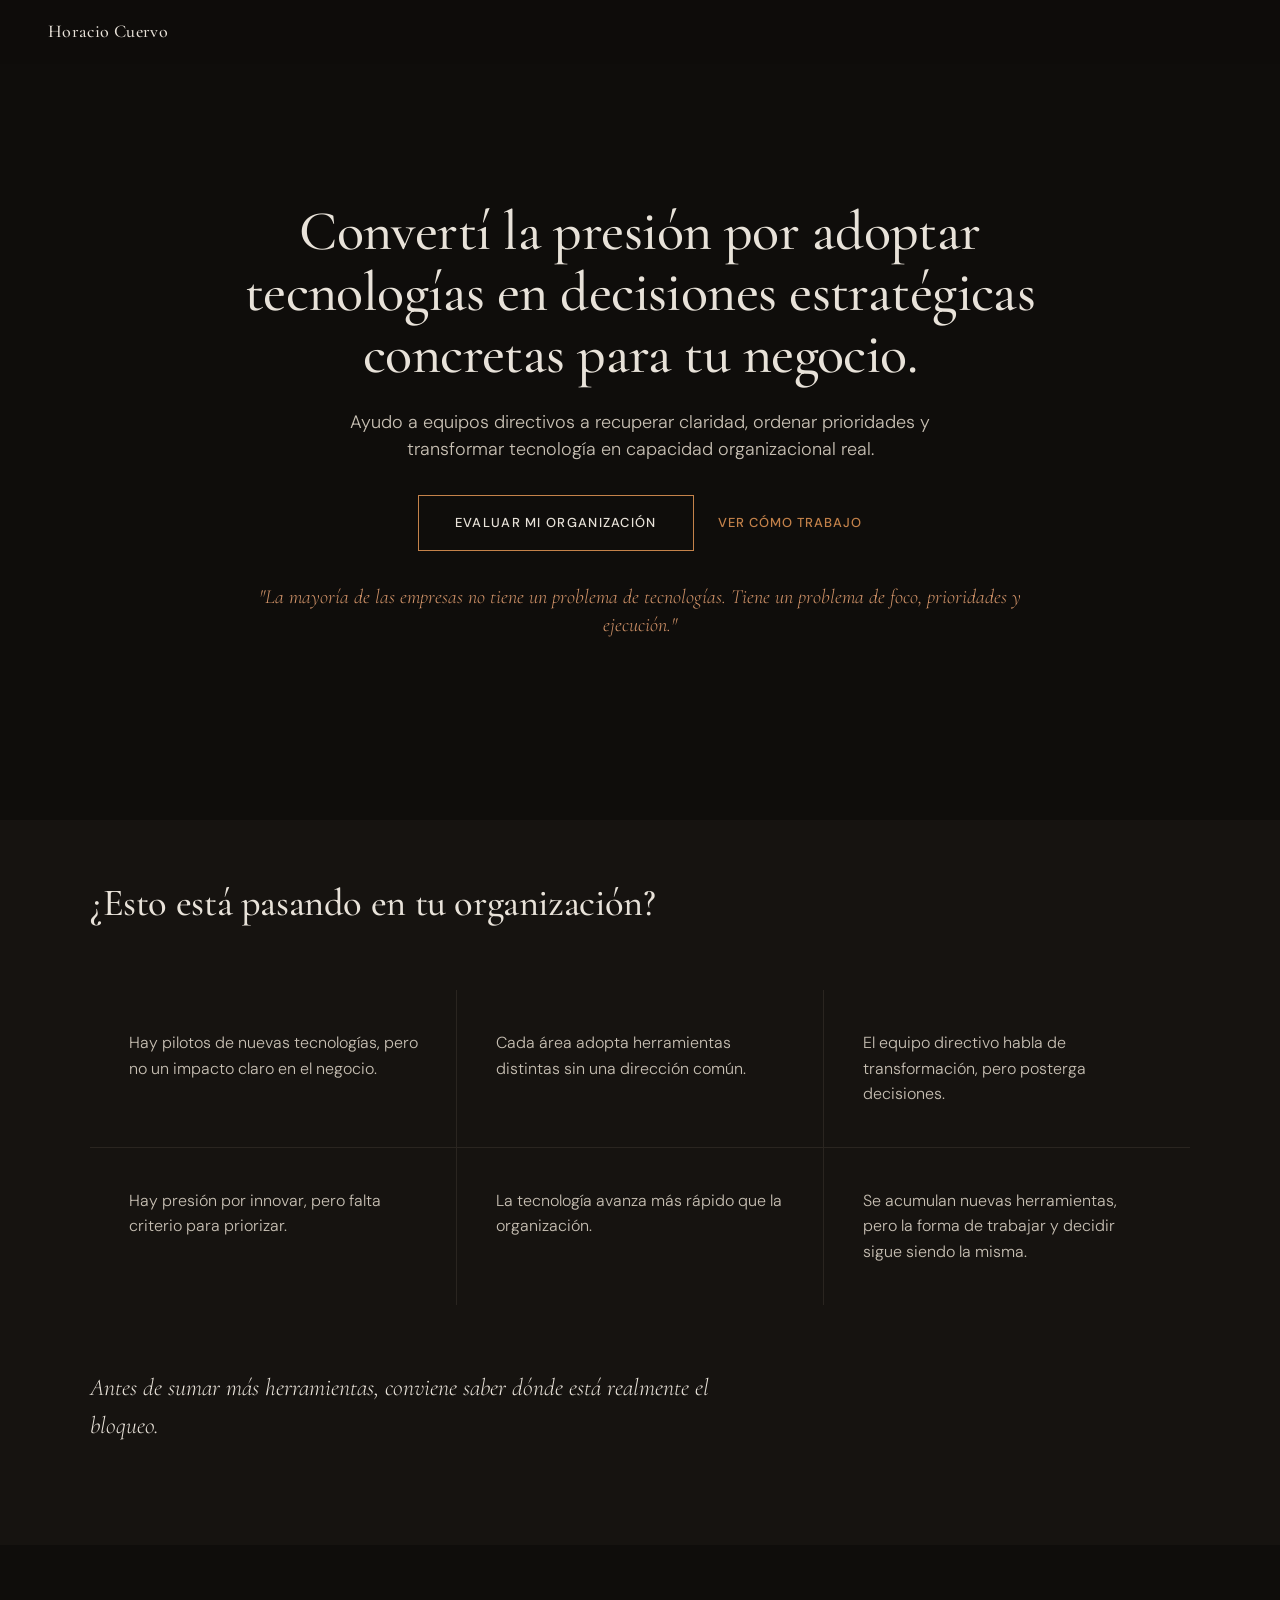
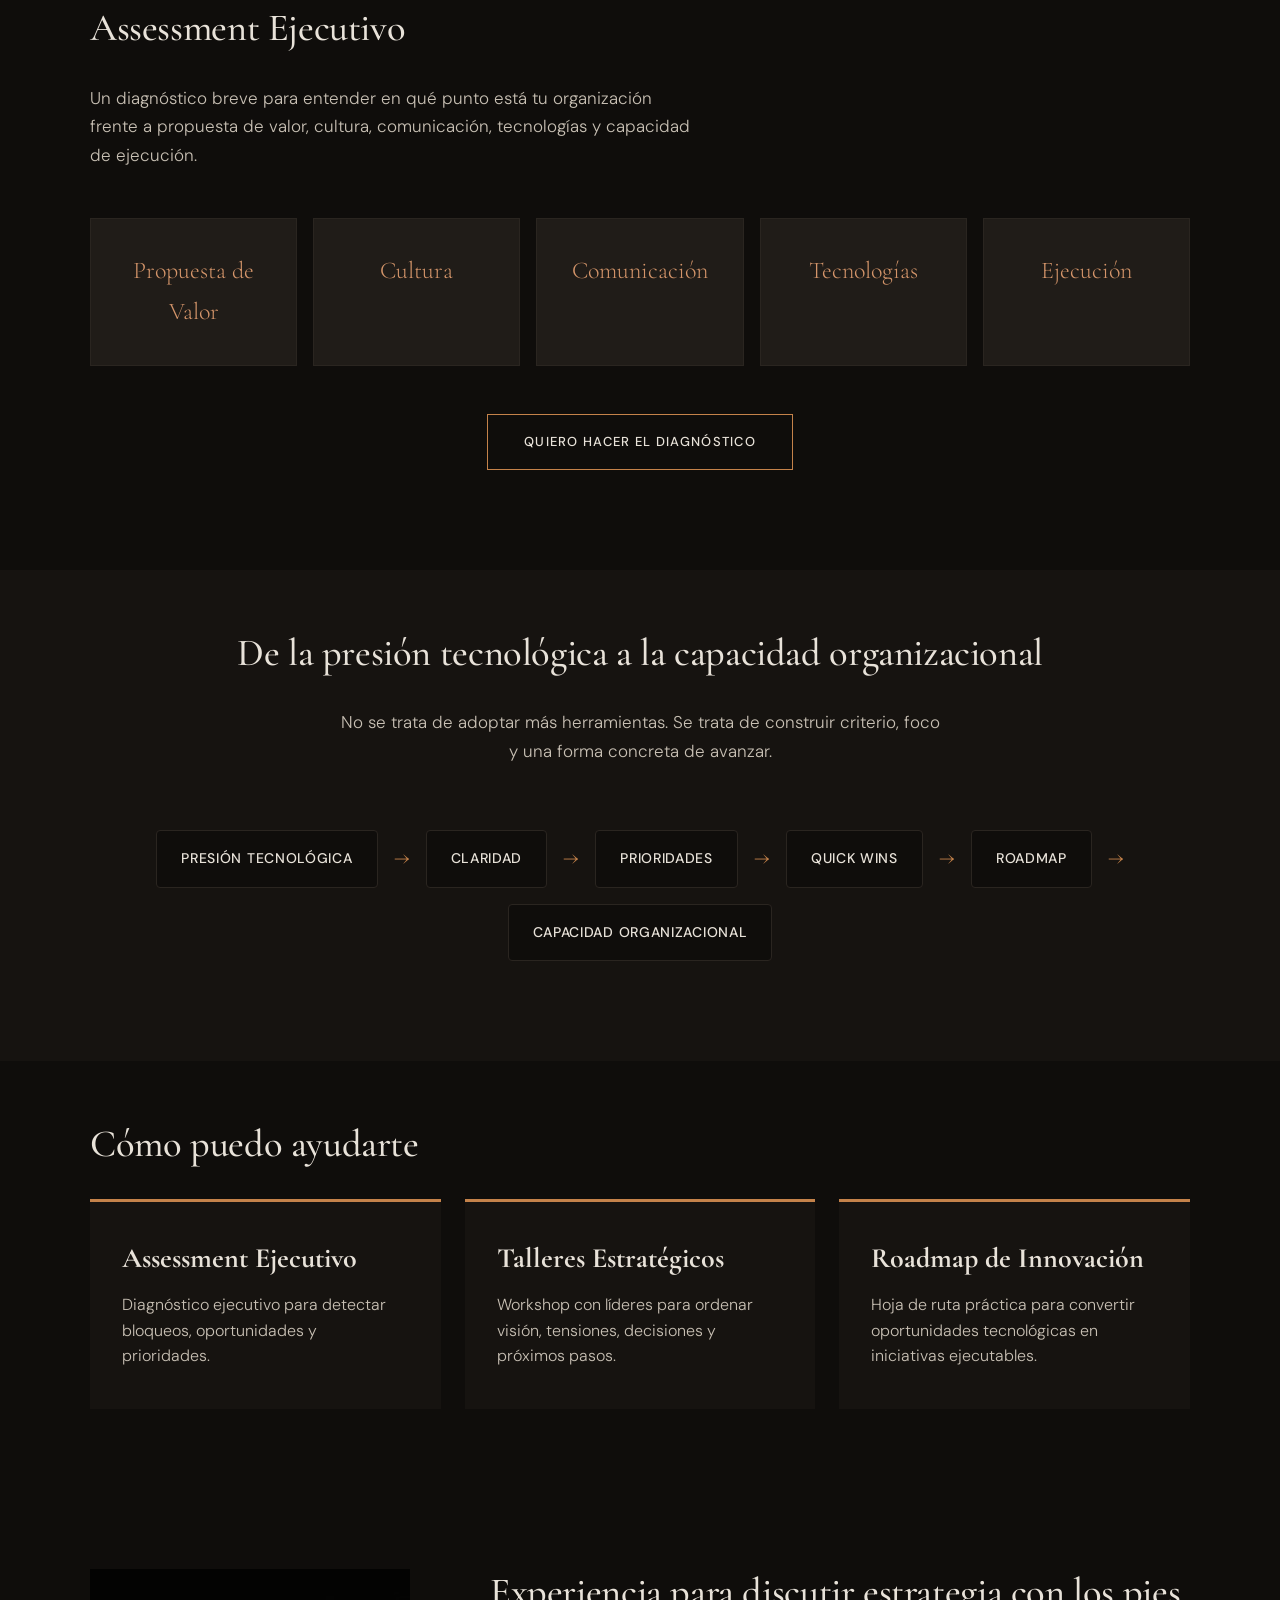
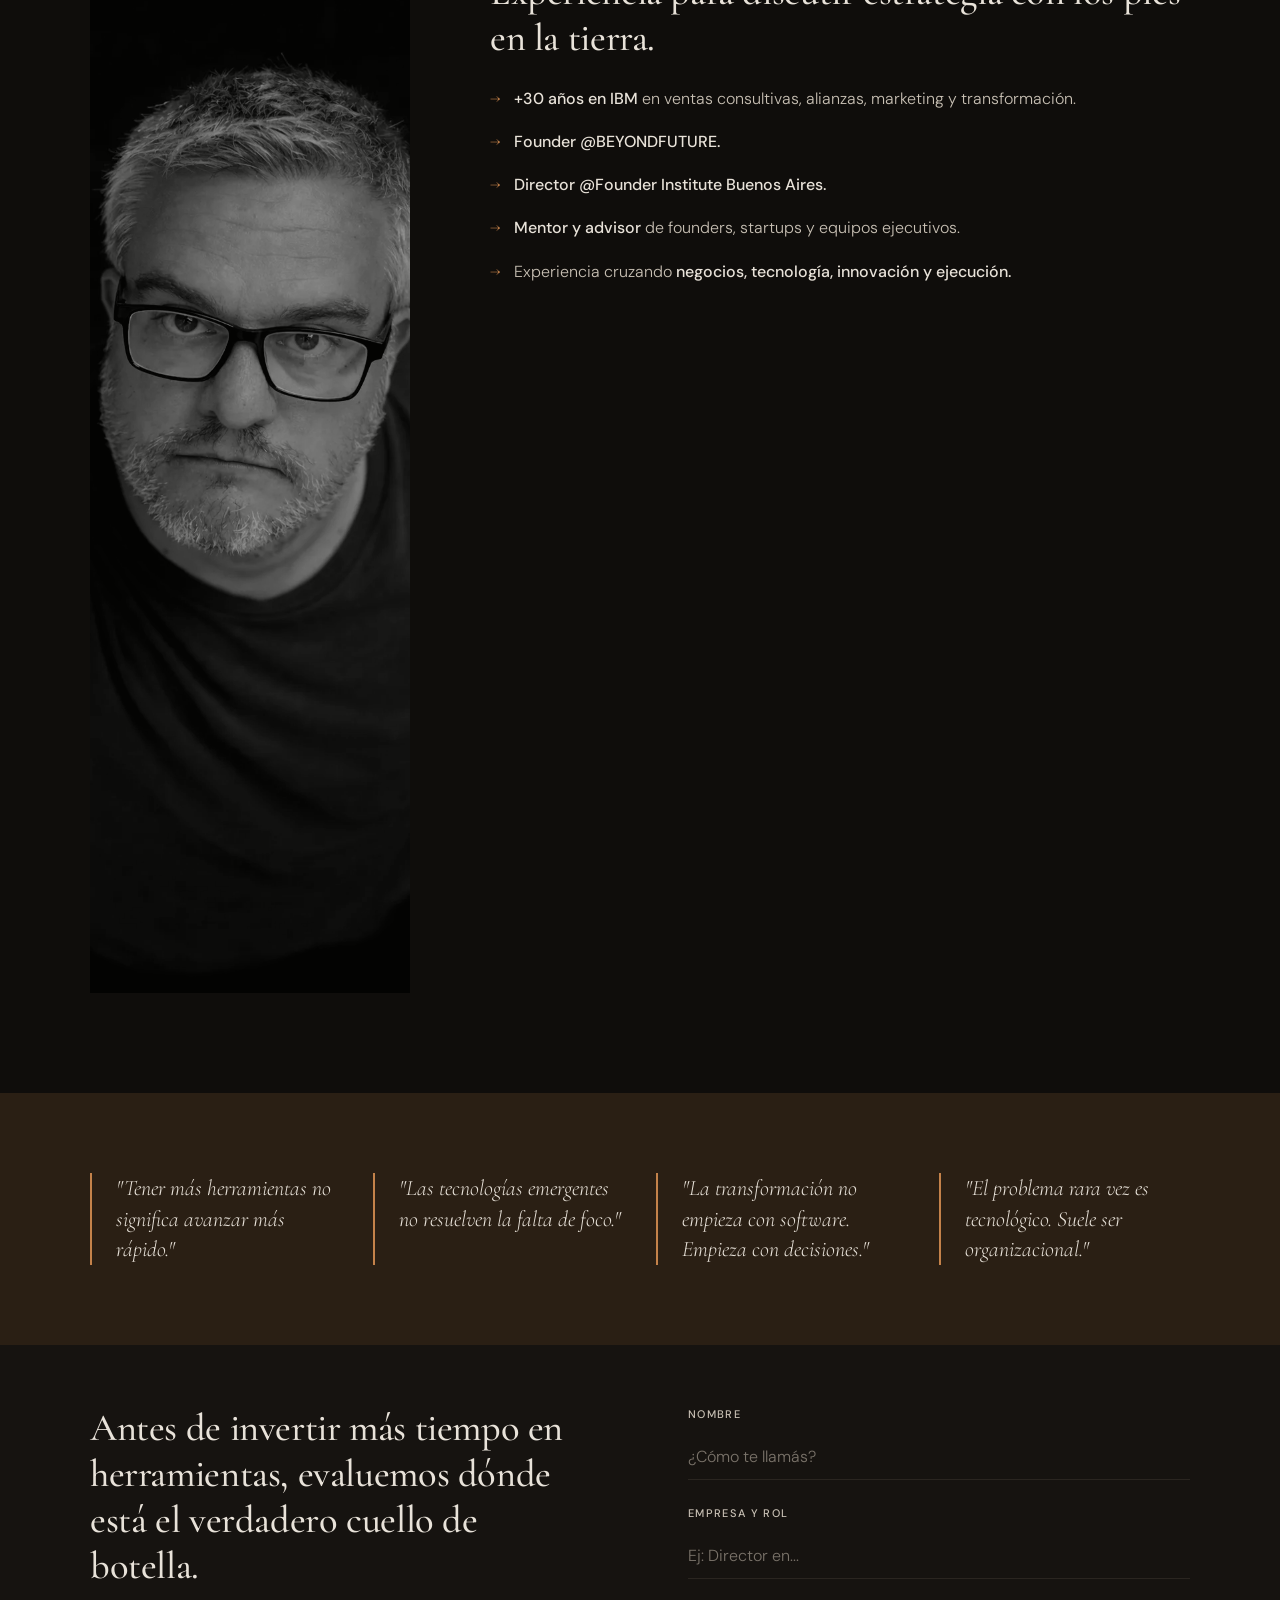
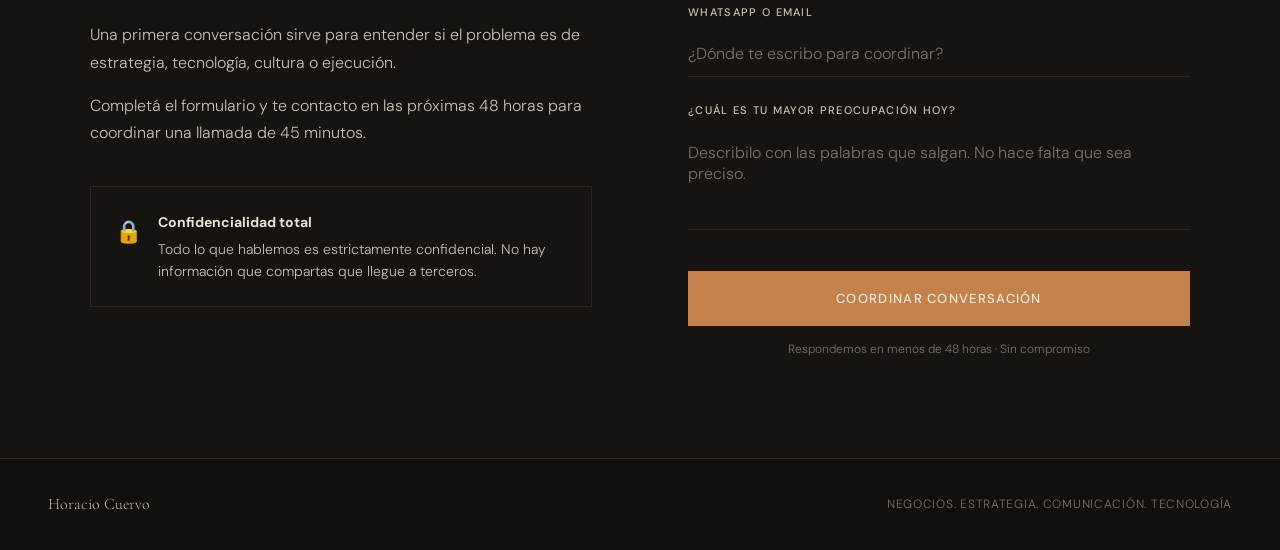
==== commit 8d9d27fe: "Add 6th phrase to the rec-grid" ====
--- a/index.html
+++ b/index.html
@@ -115,6 +115,9 @@
                 <div class="rec-item">
                     <p class="rec-text">La tecnología avanza más rápido que la organización.</p>
                 </div>
+                <div class="rec-item">
+                    <p class="rec-text">Se acumulan nuevas herramientas, pero la forma de trabajar y decidir sigue siendo la misma.</p>
+                </div>
             </div>
             <p class="rec-intro" style="margin-top: 64px; margin-bottom: 0; font-size: 24px; color: var(--cream);">
                 Antes de sumar más herramientas, conviene saber dónde está realmente el bloqueo.
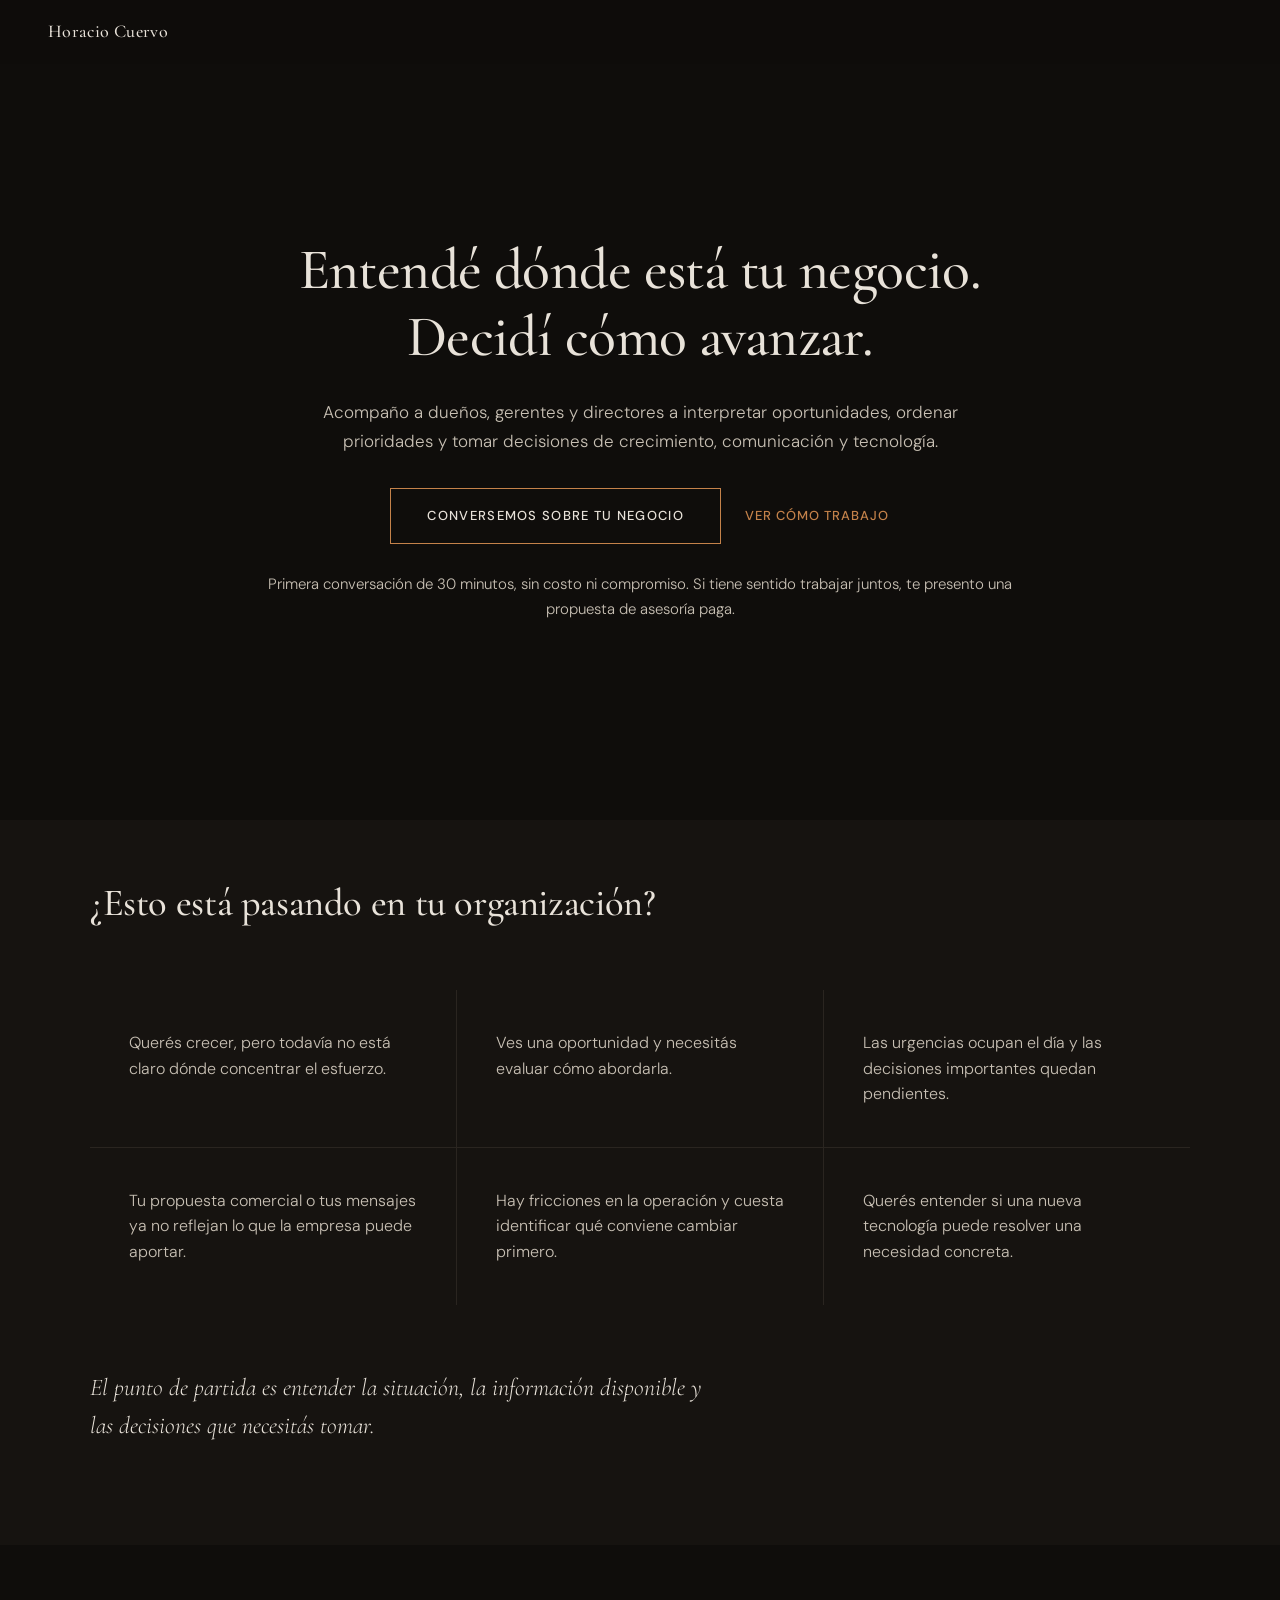
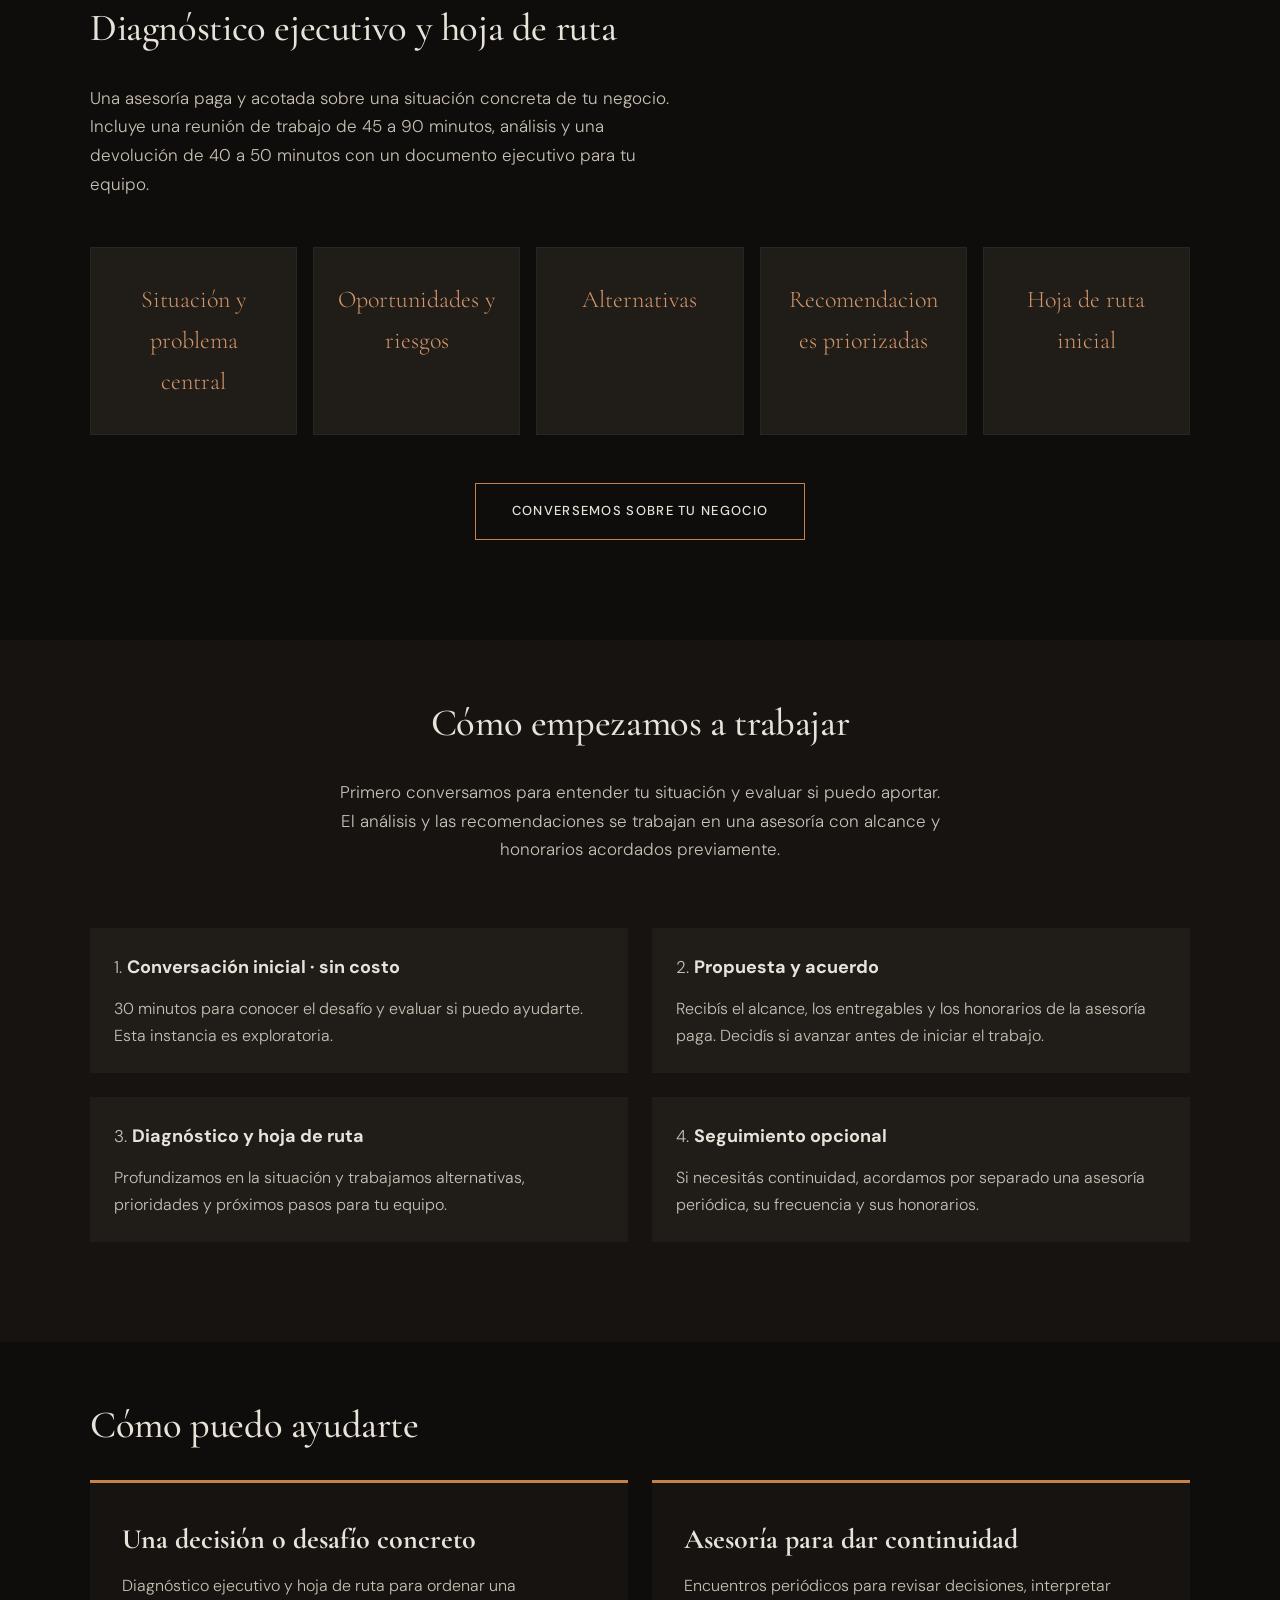
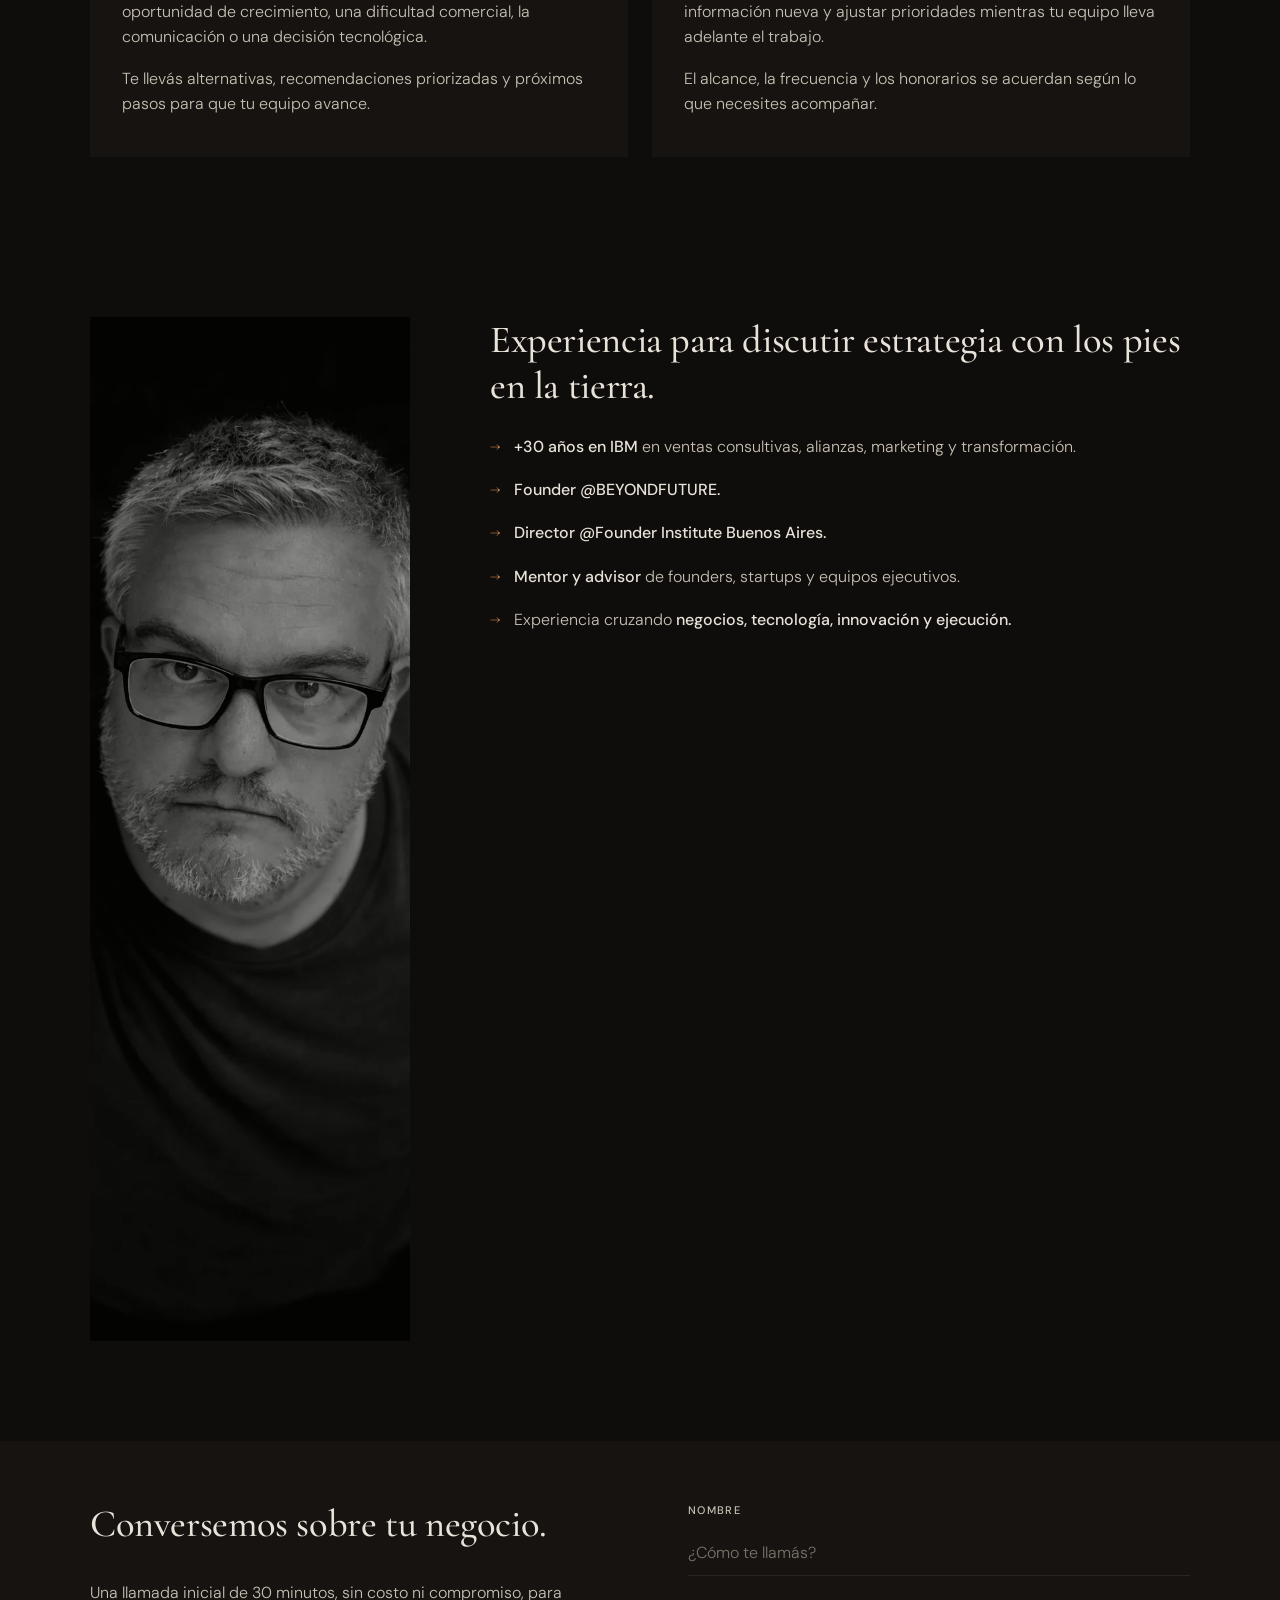
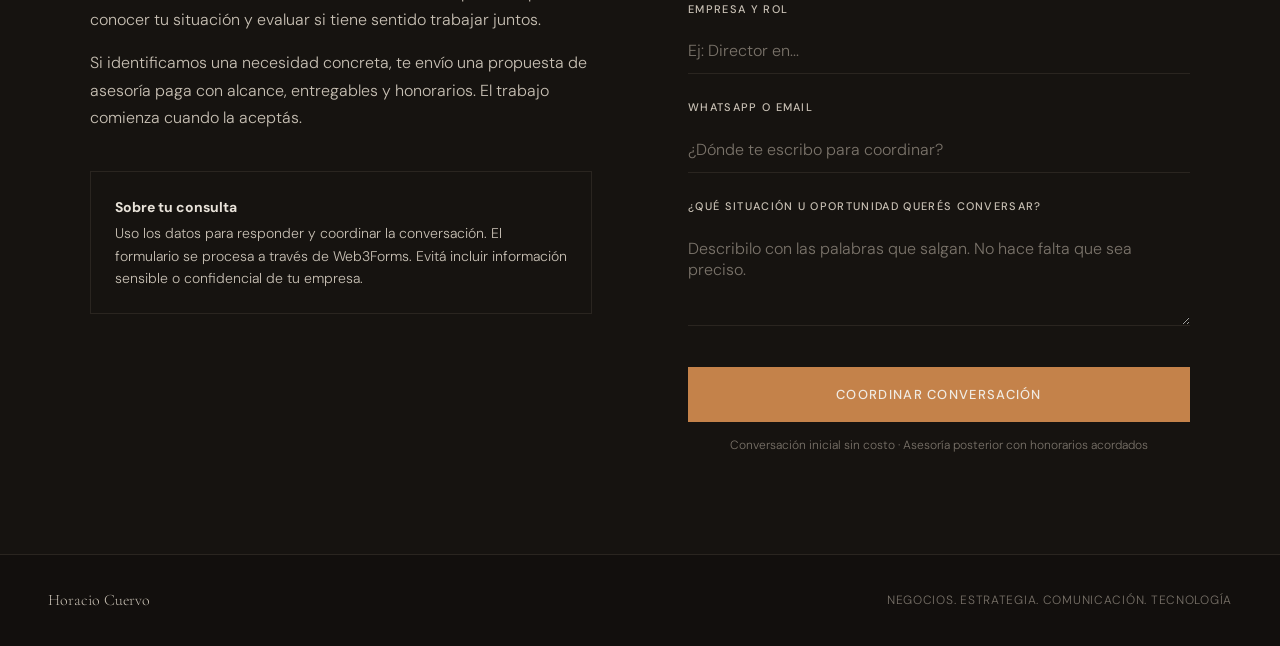
==== commit 0e6ab058: "Clarify advisory offering and paid engagement; fix responsive layout and form feedback" ====
--- a/index.html
+++ b/index.html
@@ -21,7 +21,7 @@
     </script>
     <meta name="viewport" content="width=device-width, initial-scale=1.0">
     <title>Horacio Cuervo — Estrategia y Claridad para Empresas en Crecimiento</title>
-    <meta name="description" content="Estrategia de negocios y comunicación para empresas que atraviesan cambios importantes. Claridad para decidir, ordenar prioridades y comunicar mejor.">
+    <meta name="description" content="Asesoría para dueños y líderes que necesitan interpretar oportunidades, ordenar prioridades y decidir cómo avanzar. Conversación inicial sin costo.">
     <meta name="robots" content="index, follow">
     <link rel="canonical" href="https://horaciocuervo.netlify.app">
 
@@ -29,14 +29,14 @@
     <meta property="og:type" content="website">
     <meta property="og:url" content="https://horaciocuervo.netlify.app">
     <meta property="og:title" content="Horacio Cuervo — Estrategia y Claridad para Empresas en Crecimiento">
-    <meta property="og:description" content="Estrategia de negocios y comunicación para empresas que atraviesan cambios importantes. Claridad para decidir, ordenar prioridades y comunicar mejor.">
+    <meta property="og:description" content="Asesoría para dueños y líderes que necesitan interpretar oportunidades, ordenar prioridades y decidir cómo avanzar. Conversación inicial sin costo.">
     <meta property="og:image" content="https://horaciocuervo.netlify.app/img/social-share.webp">
 
     <!-- Twitter -->
     <meta property="twitter:card" content="summary_large_image">
     <meta property="twitter:url" content="https://horaciocuervo.netlify.app">
     <meta property="twitter:title" content="Horacio Cuervo — Estrategia y Claridad para Empresas en Crecimiento">
-    <meta property="twitter:description" content="Estrategia de negocios y comunicación para empresas que atraviesan cambios importantes. Claridad para decidir, ordenar prioridades y comunicar mejor.">
+    <meta property="twitter:description" content="Asesoría para dueños y líderes que necesitan interpretar oportunidades, ordenar prioridades y decidir cómo avanzar. Conversación inicial sin costo.">
     <meta property="twitter:image" content="https://horaciocuervo.netlify.app/img/social-share.webp">
     <link rel="preconnect" href="https://fonts.googleapis.com">
     <link rel="preconnect" href="https://fonts.gstatic.com" crossorigin>
@@ -53,10 +53,10 @@
       "@context": "https://schema.org",
       "@type": "Person",
       "name": "Horacio Cuervo",
-      "jobTitle": "Consultor de Estrategia",
+      "jobTitle": "Asesor de estrategia de negocios",
       "url": "https://horaciocuervo.netlify.app",
       "image": "https://horaciocuervo.netlify.app/img/hcuervo-hero.webp",
-      "description": "Estrategia de negocios y comunicación para empresas que atraviesan cambios importantes. Claridad para decidir, ordenar prioridades y comunicar mejor.",
+      "description": "Asesoría para dueños y líderes que necesitan interpretar oportunidades, ordenar prioridades y decidir cómo avanzar. Conversación inicial sin costo.",
       "sameAs": [
         "http://linkedin.com/in/horaciocuervo"
       ]
@@ -76,20 +76,20 @@
     </nav>
 
     <!-- HERO -->
-    <section id="hero" style="display: flex; flex-direction: column; align-items: center; text-align: center; justify-content: center; padding-top: 80px; padding-bottom: 60px;">
-        <div class="hero-content" style="max-width: 800px;">
-            <h1 class="hero-headline" style="font-size: clamp(36px, 5vw, 56px); line-height: 1.1; margin-bottom: 24px;">
-                Convertí la presión por adoptar tecnologías en decisiones estratégicas concretas para tu negocio.
+    <section id="hero">
+        <div class="hero-content">
+            <h1 class="hero-headline">
+                Entendé dónde está tu negocio. Decidí cómo avanzar.
             </h1>
-            <p class="hero-sub" style="margin: 0 auto 32px auto; max-width: 600px; font-size: 18px; line-height: 1.5;">
-                Ayudo a equipos directivos a recuperar claridad, ordenar prioridades y transformar tecnología en capacidad organizacional real.
+            <p class="hero-sub">
+                Acompaño a dueños, gerentes y directores a interpretar oportunidades, ordenar prioridades y tomar decisiones de crecimiento, comunicación y tecnología.
             </p>
-            <div class="hero-actions" style="display: flex; gap: 24px; align-items: center; justify-content: center; flex-wrap: wrap;">
-                <a href="#contacto" class="btn-primary">Evaluar mi organización</a>
-                <a href="#reconocimiento" class="nav-cta" style="border: none; padding-bottom: 0;">Ver cómo trabajo</a>
-            </div>
-            <p class="hero-note" style="margin-top: 32px; font-family: var(--font-display); font-size: 20px; font-style: italic; color: var(--amber-light); line-height: 1.4;">
-                "La mayoría de las empresas no tiene un problema de tecnologías. Tiene un problema de foco, prioridades y ejecución."
+            <div class="hero-actions">
+                <a href="#contacto" class="btn-primary">Conversemos sobre tu negocio</a>
+                <a href="#metodo" class="nav-cta" style="border: none; padding-bottom: 0;">Ver cómo trabajo</a>
+            </div>
+            <p class="hero-note">
+                Primera conversación de 30 minutos, sin costo ni compromiso. Si tiene sentido trabajar juntos, te presento una propuesta de asesoría paga.
             </p>
         </div>
     </section>
@@ -101,26 +101,26 @@
             <h2 style="font-family:var(--font-display); font-size:clamp(32px, 3vw, 48px); margin-bottom: 64px;">¿Esto está pasando en tu organización?</h2>
             <div class="rec-grid">
                 <div class="rec-item">
-                    <p class="rec-text">Hay pilotos de nuevas tecnologías, pero no un impacto claro en el negocio.</p>
-                </div>
-                <div class="rec-item">
-                    <p class="rec-text">Cada área adopta herramientas distintas sin una dirección común.</p>
-                </div>
-                <div class="rec-item">
-                    <p class="rec-text">El equipo directivo habla de transformación, pero posterga decisiones.</p>
-                </div>
-                <div class="rec-item">
-                    <p class="rec-text">Hay presión por innovar, pero falta criterio para priorizar.</p>
-                </div>
-                <div class="rec-item">
-                    <p class="rec-text">La tecnología avanza más rápido que la organización.</p>
-                </div>
-                <div class="rec-item">
-                    <p class="rec-text">Se acumulan nuevas herramientas, pero la forma de trabajar y decidir sigue siendo la misma.</p>
+                    <p class="rec-text">Querés crecer, pero todavía no está claro dónde concentrar el esfuerzo.</p>
+                </div>
+                <div class="rec-item">
+                    <p class="rec-text">Ves una oportunidad y necesitás evaluar cómo abordarla.</p>
+                </div>
+                <div class="rec-item">
+                    <p class="rec-text">Las urgencias ocupan el día y las decisiones importantes quedan pendientes.</p>
+                </div>
+                <div class="rec-item">
+                    <p class="rec-text">Tu propuesta comercial o tus mensajes ya no reflejan lo que la empresa puede aportar.</p>
+                </div>
+                <div class="rec-item">
+                    <p class="rec-text">Hay fricciones en la operación y cuesta identificar qué conviene cambiar primero.</p>
+                </div>
+                <div class="rec-item">
+                    <p class="rec-text">Querés entender si una nueva tecnología puede resolver una necesidad concreta.</p>
                 </div>
             </div>
             <p class="rec-intro" style="margin-top: 64px; margin-bottom: 0; font-size: 24px; color: var(--cream);">
-                Antes de sumar más herramientas, conviene saber dónde está realmente el bloqueo.
+                El punto de partida es entender la situación, la información disponible y las decisiones que necesitás tomar.
             </p>
         </div>
     </section>
@@ -129,19 +129,19 @@
     <section id="diagnostico">
         <div class="section-inner">
 
-            <h2>Assessment Ejecutivo</h2>
-            <p class="diag-intro">Un diagnóstico breve para entender en qué punto está tu organización frente a propuesta de valor, cultura, comunicación, tecnologías y capacidad de ejecución.</p>
+            <h2>Diagnóstico ejecutivo y hoja de ruta</h2>
+            <p class="diag-intro">Una asesoría paga y acotada sobre una situación concreta de tu negocio. Incluye una reunión de trabajo de 45 a 90 minutos, análisis y una devolución de 40 a 50 minutos con un documento ejecutivo para tu equipo.</p>
             
             <div class="diag-grid">
-                <div class="diag-item">Propuesta de Valor</div>
-                <div class="diag-item">Cultura</div>
-                <div class="diag-item">Comunicación</div>
-                <div class="diag-item">Tecnologías</div>
-                <div class="diag-item">Ejecución</div>
+                <div class="diag-item">Situación y problema central</div>
+                <div class="diag-item">Oportunidades y riesgos</div>
+                <div class="diag-item">Alternativas</div>
+                <div class="diag-item">Recomendaciones priorizadas</div>
+                <div class="diag-item">Hoja de ruta inicial</div>
             </div>
 
             <div style="margin-top: 48px; text-align: center;">
-                <a href="#contacto" class="btn-primary">Quiero hacer el diagnóstico</a>
+                <a href="#contacto" class="btn-primary">Conversemos sobre tu negocio</a>
             </div>
         </div>
     </section>
@@ -149,22 +149,15 @@
     <!-- METODO -->
     <section id="metodo">
         <div class="section-inner" style="text-align: center;">
-            <h2>De la presión tecnológica a la capacidad organizacional</h2>
-            <p class="metodo-intro">No se trata de adoptar más herramientas. Se trata de construir criterio, foco y una forma concreta de avanzar.</p>
+            <h2>Cómo empezamos a trabajar</h2>
+            <p class="metodo-intro">Primero conversamos para entender tu situación y evaluar si puedo aportar. El análisis y las recomendaciones se trabajan en una asesoría con alcance y honorarios acordados previamente.</p>
             
-            <div class="metodo-flow">
-                <div class="metodo-step">Presión tecnológica</div>
-                <div class="metodo-arrow">→</div>
-                <div class="metodo-step">Claridad</div>
-                <div class="metodo-arrow">→</div>
-                <div class="metodo-step">Prioridades</div>
-                <div class="metodo-arrow">→</div>
-                <div class="metodo-step">Quick wins</div>
-                <div class="metodo-arrow">→</div>
-                <div class="metodo-step">Roadmap</div>
-                <div class="metodo-arrow">→</div>
-                <div class="metodo-step">Capacidad organizacional</div>
-            </div>
+            <ol class="engagement-steps">
+                <li><h3>Conversación inicial · sin costo</h3><p>30 minutos para conocer el desafío y evaluar si puedo ayudarte. Esta instancia es exploratoria.</p></li>
+                <li><h3>Propuesta y acuerdo</h3><p>Recibís el alcance, los entregables y los honorarios de la asesoría paga. Decidís si avanzar antes de iniciar el trabajo.</p></li>
+                <li><h3>Diagnóstico y hoja de ruta</h3><p>Profundizamos en la situación y trabajamos alternativas, prioridades y próximos pasos para tu equipo.</p></li>
+                <li><h3>Seguimiento opcional</h3><p>Si necesitás continuidad, acordamos por separado una asesoría periódica, su frecuencia y sus honorarios.</p></li>
+            </ol>
         </div>
     </section>
 
@@ -176,16 +169,14 @@
             
             <div class="srv-grid">
                 <div class="srv-card">
-                    <h3>Assessment Ejecutivo</h3>
-                    <p>Diagnóstico ejecutivo para detectar bloqueos, oportunidades y prioridades.</p>
+                    <h3>Una decisión o desafío concreto</h3>
+                    <p>Diagnóstico ejecutivo y hoja de ruta para ordenar una oportunidad de crecimiento, una dificultad comercial, la comunicación o una decisión tecnológica.</p>
+                    <p>Te llevás alternativas, recomendaciones priorizadas y próximos pasos para que tu equipo avance.</p>
                 </div>
                 <div class="srv-card">
-                    <h3>Talleres Estratégicos</h3>
-                    <p>Workshop con líderes para ordenar visión, tensiones, decisiones y próximos pasos.</p>
-                </div>
-                <div class="srv-card">
-                    <h3>Roadmap de Innovación</h3>
-                    <p>Hoja de ruta práctica para convertir oportunidades tecnológicas en iniciativas ejecutables.</p>
+                    <h3>Asesoría para dar continuidad</h3>
+                    <p>Encuentros periódicos para revisar decisiones, interpretar información nueva y ajustar prioridades mientras tu equipo lleva adelante el trabajo.</p>
+                    <p>El alcance, la frecuencia y los honorarios se acuerdan según lo que necesites acompañar.</p>
                 </div>
             </div>
         </div>
@@ -218,35 +209,24 @@
         </div>
     </section>
 
-    <!-- TENSION -->
-    <section id="tension">
-        <div class="section-inner tension-grid">
-            <div class="tension-card">"Tener más herramientas no significa avanzar más rápido."</div>
-            <div class="tension-card">"Las tecnologías emergentes no resuelven la falta de foco."</div>
-            <div class="tension-card">"La transformación no empieza con software. Empieza con decisiones."</div>
-            <div class="tension-card">"El problema rara vez es tecnológico. Suele ser organizacional."</div>
-        </div>
-    </section>
-
     <!-- CONTACTO -->
     <section id="contacto">
         <div class="section-inner">
             <div class="contact-layout">
                 <div class="contact-left">
 
-                    <h2>Antes de invertir más tiempo en herramientas, evaluemos dónde está el verdadero cuello de botella.</h2>
+                    <h2>Conversemos sobre tu negocio.</h2>
                     <p>
-                        Una primera conversación sirve para entender si el problema es de estrategia, tecnología, cultura o ejecución.
+                        Una llamada inicial de 30 minutos, sin costo ni compromiso, para conocer tu situación y evaluar si tiene sentido trabajar juntos.
                     </p>
                     <p>
-                        Completá el formulario y te contacto en las próximas 48 horas para coordinar una llamada de 45 minutos.
+                        Si identificamos una necesidad concreta, te envío una propuesta de asesoría paga con alcance, entregables y honorarios. El trabajo comienza cuando la aceptás.
                     </p>
                     <div class="contact-promise">
-                        <div class="contact-promise-icon">🔒</div>
+
                         <div class="contact-promise-text">
-                            <strong>Confidencialidad total</strong>
-                            Todo lo que hablemos es estrictamente confidencial. No hay información que compartas que
-                            llegue a terceros.
+                            <strong>Sobre tu consulta</strong>
+                            Uso los datos para responder y coordinar la conversación. El formulario se procesa a través de Web3Forms. Evitá incluir información sensible o confidencial de tu empresa.
                         </div>
                     </div>
                 </div>
@@ -259,32 +239,33 @@
                         <input type="checkbox" name="botcheck" class="hidden" style="display: none;">
                         <div class="form-group">
                             <label for="nombre">Nombre</label>
-                            <input type="text" id="nombre" name="nombre" placeholder="¿Cómo te llamás?" required>
+                            <input type="text" id="nombre" name="nombre" autocomplete="name" maxlength="120" placeholder="¿Cómo te llamás?" required>
                         </div>
                         <div class="form-group">
                             <label for="empresa">Empresa y rol</label>
-                            <input type="text" id="empresa" name="empresa" placeholder="Ej: Director en..."
+                            <input type="text" id="empresa" name="empresa" maxlength="200" placeholder="Ej: Director en..."
                                 required>
                         </div>
                         <div class="form-group">
                             <label for="contacto-input">WhatsApp o email</label>
-                            <input type="text" id="contacto-input" name="contacto"
+                            <input type="text" id="contacto-input" name="contacto" maxlength="200"
                                 placeholder="¿Dónde te escribo para coordinar?" required>
                         </div>
                         <div class="form-group">
-                            <label for="preocupacion">¿Cuál es tu mayor preocupación hoy?</label>
-                            <textarea id="preocupacion" name="preocupacion"
+                            <label for="preocupacion">¿Qué situación u oportunidad querés conversar?</label>
+                            <textarea id="preocupacion" name="preocupacion" maxlength="5000"
                                 placeholder="Describilo con las palabras que salgan. No hace falta que sea preciso."
                                 required></textarea>
                         </div>
+                        <p id="form-error" class="form-error" role="alert" tabindex="-1" hidden></p>
                         <button type="submit" class="btn-submit">Coordinar conversación</button>
-                        <p class="form-disclaimer">Respondemos en menos de 48 horas · Sin compromiso</p>
+                        <p class="form-disclaimer">Conversación inicial sin costo · Asesoría posterior con honorarios acordados</p>
                     </form>
 
-                    <div class="form-success" id="form-success">
+                    <div class="form-success" id="form-success" role="status" tabindex="-1" hidden>
                         <div class="form-success-icon">✓</div>
                         <h3>Mensaje recibido.</h3>
-                        <p>Me contacto con vos en las próximas 48 horas para coordinar la conversación.</p>
+                        <p>Te voy a contactar para coordinar la conversación inicial de 30 minutos, sin costo ni compromiso.</p>
                     </div>
                 </div>
             </div>
--- a/styles.css
+++ b/styles.css
@@ -35,7 +35,7 @@
     font-weight: 300;
     font-size: 17px;
     line-height: 1.7;
-    overflow-x: hidden;
+    overflow-wrap: anywhere;
 }
 
 /* ── NAV ── */
@@ -89,10 +89,13 @@
 /* ── HERO ── */
 #hero {
     min-height: calc(100vh - 80px);
-    max-height: 750px;
-    display: grid;
-    grid-template-columns: 1fr 1fr;
-    padding-top: 80px;
+    display: flex;
+    flex-direction: column;
+    align-items: center;
+    justify-content: center;
+    text-align: center;
+    padding-top: 100px;
+    padding-bottom: 60px;
 }
 
 .hero-left {
@@ -263,7 +266,7 @@
 
 .rec-grid {
     display: grid;
-    grid-template-columns: repeat(auto-fit, minmax(280px, 1fr));
+    grid-template-columns: repeat(auto-fit, minmax(min(100%, 280px), 1fr));
     gap: 1px;
     background: var(--rule);
 }
@@ -570,7 +573,7 @@
     font-weight: 500;
     letter-spacing: 0.12em;
     text-transform: uppercase;
-    color: var(--ink-faint);
+    color: var(--text);
     margin-bottom: 10px;
 }
 
@@ -653,7 +656,6 @@
 }
 
 .form-success {
-    display: none;
     text-align: center;
     padding: 48px 24px;
 }
@@ -727,7 +729,7 @@
 
 .diag-grid {
     display: grid;
-    grid-template-columns: repeat(auto-fit, minmax(200px, 1fr));
+    grid-template-columns: repeat(auto-fit, minmax(min(100%, 200px), 1fr));
     gap: 16px;
 }
 
@@ -793,7 +795,7 @@
 
 .srv-grid {
     display: grid;
-    grid-template-columns: repeat(auto-fit, minmax(300px, 1fr));
+    grid-template-columns: repeat(auto-fit, minmax(min(100%, 300px), 1fr));
     gap: 24px;
 }
 
@@ -1113,7 +1115,7 @@
     }
 
     .contact-left p {
-        display: none; /* Hide long paragraphs on mobile to prioritize the form */
+        display: block;
     }
 
     .contact-left .section-label, 
@@ -1166,3 +1168,32 @@
         transition: none !important;
     }
 }
+
+/* Content sizing and consultation flow */
+[hidden] { display: none !important; }
+section { scroll-margin-top: 64px; }
+.hero-content { max-width: 800px; min-width: 0; }
+.hero-sub { max-width: 640px; margin: 0 auto 32px; }
+.hero-actions { display: flex; gap: 24px; align-items: center; justify-content: center; flex-wrap: wrap; }
+.hero-note { margin-top: 28px; font-size: 15px; color: var(--text); }
+.btn-primary { max-width: 100%; }
+.contact-layout > *, .ctx-layout > * { min-width: 0; }
+.contact-right { width: 100%; }
+.engagement-steps { list-style-position: inside; display: grid; grid-template-columns: repeat(2, minmax(0, 1fr)); gap: 24px; text-align: left; }
+.engagement-steps li { padding: 24px; background: var(--bg-card); }
+.engagement-steps h3 { display: inline; font-size: 18px; color: var(--cream); }
+.engagement-steps p { margin-top: 12px; font-size: 16px; }
+.srv-card p + p { margin-top: 16px; }
+.form-error { color: var(--cream); padding: 16px; border-left: 3px solid var(--amber); margin-bottom: 16px; }
+.btn-submit:disabled { opacity: 0.7; cursor: wait; }
+textarea { resize: vertical; min-height: 100px; }
+@media (max-width: 768px) {
+    #hero { padding-top: 88px; }
+    .contact-layout { gap: 24px; }
+    .contact-left { margin-bottom: 0; }
+    .engagement-steps { grid-template-columns: 1fr; }
+    .srv-card { padding: 28px 24px; }
+}
+@media (prefers-reduced-motion: reduce) {
+    html { scroll-behavior: auto; }
+}
